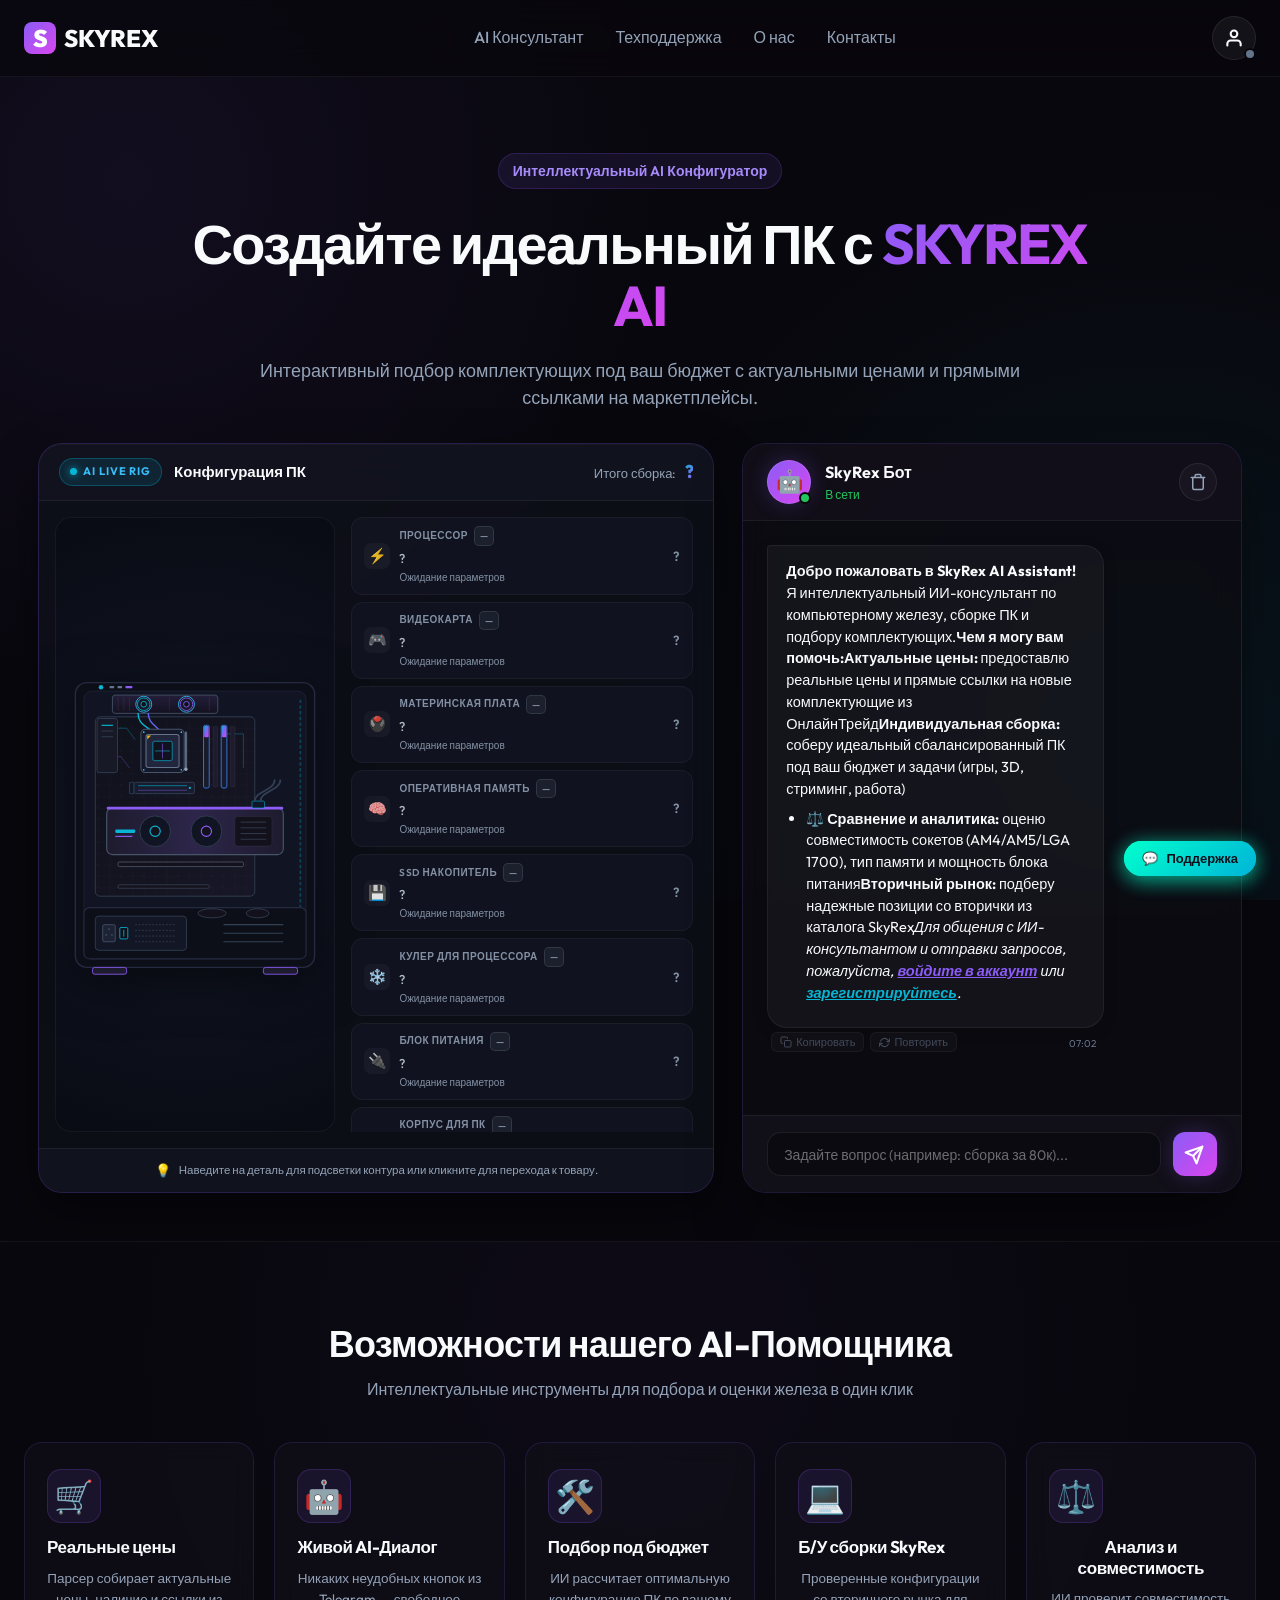
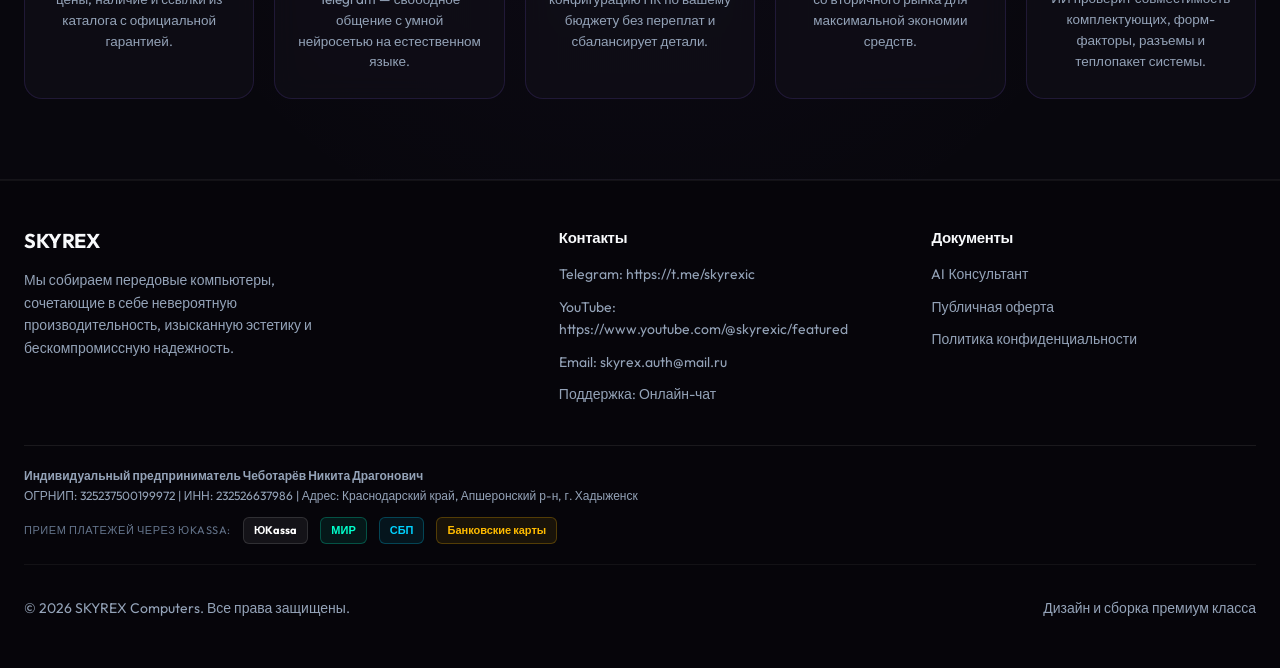
==== index.html @ e2f70e1f "Enable password-based login for users and email confirmation during registration" ====
<!DOCTYPE html>
<html lang="ru">

<head>
    <meta charset="UTF-8">
    <meta name="viewport" content="width=device-width, initial-scale=1.0">
    <title>Skyrex Computers | Премиальные игровые компьютеры и рабочие станции</title>
    <meta name="description"
        content="Skyrex Computers — ваш проводник в мир высокой производительности. Игровые ПК, профессиональные рабочие станции и гибкий онлайн-конструктор компьютеров с гарантией 2 года.">
    <link rel="stylesheet" href="style.css?v=20261127-06">
</head>

<body>

    <!-- Header Navigation -->
    <header id="main-header">
        <div class="container nav-container">
            <a href="#" class="logo" id="logo-link">
                <div class="logo-icon">S</div>
                <span>SKYREX</span>
            </a>
            <nav id="main-nav">
                <a href="#hero">AI Консультант</a>
                <a href="javascript:void(0)" onclick="if(window.SkyrexAuth) SkyrexAuth.openSupportModal();">Техподдержка</a>
                <a href="javascript:void(0)" id="nav-admin-link" style="display: none; color: #ff3366; font-weight: 700;" onclick="if(window.SkyrexAuth) SkyrexAuth.openAdminPanel();">🛠️ Панель админа</a>
                <a href="#about">О нас</a>
                <a href="#contacts">Контакты</a>
            </nav>
            <div class="nav-controls">
                <button type="button" class="btn-icon-auth" id="auth-toggle-btn" aria-label="Личный кабинет"
                    onclick="if(window.SkyrexAuth){ if(SkyrexAuth.currentUser) SkyrexAuth.openProfileModal(); else SkyrexAuth.openAuthModal(); }">
                    <svg xmlns="http://www.w3.org/2000/svg" width="20" height="20" viewBox="0 0 24 24" fill="none"
                        stroke="currentColor" stroke-width="2.5" stroke-linecap="round" stroke-linejoin="round">
                        <path d="M20 21v-2a4 4 0 0 0-4-4H8a4 4 0 0 0-4 4v2"></path>
                        <circle cx="12" cy="7" r="4"></circle>
                    </svg>
                    <span class="auth-status-dot" id="auth-status-dot"></span>
                </button>
            </div>
        </div>
    </header>

    <main>
        <!-- Hero Section -->
        <section class="hero" id="hero">
            <div class="container hero-container">
                <div class="hero-header-banner">
                    <span class="hero-tagline">Интеллектуальный AI Конфигуратор</span>
                    <h1>Создайте идеальный ПК с <span class="gradient-text">SKYREX AI</span></h1>
                    <p class="hero-subtitle">Интерактивный подбор комплектующих под ваш бюджет с актуальными ценами и
                        прямыми ссылками на маркетплейсы.</p>
                </div>

                <div class="hero-workspace-grid">
                    <!-- Left: Interactive PC Rig Visualizer -->
                    <div class="hero-rig-col" id="skyrex-pc-visualizer"></div>

                    <!-- Right: AI Chatbot Window -->
                    <div class="hero-chat-col">
                        <div class="chat-window">
                            <div class="chat-header">
                                <div class="chat-avatar">
                                    <div class="avatar-icon">🤖</div>
                                    <div class="online-indicator"></div>
                                </div>
                                <div class="chat-user-info">
                                    <span class="chat-bot-name">SkyRex Бот</span>
                                    <span class="chat-bot-status">В сети</span>
                                </div>
                                <button class="chat-clear-btn" id="chat-clear-btn" title="Очистить историю чата">
                                    <svg xmlns="http://www.w3.org/2000/svg" width="18" height="18" viewBox="0 0 24 24"
                                        fill="none" stroke="currentColor" stroke-width="2" stroke-linecap="round"
                                        stroke-linejoin="round">
                                        <polyline points="3 6 5 6 21 6"></polyline>
                                        <path
                                            d="M19 6v14a2 2 0 0 1-2 2H7a2 2 0 0 1-2-2V6m3 0V4a2 2 0 0 1 2-2h4a2 2 0 0 1 2 2v2">
                                        </path>
                                    </svg>
                                </button>
                            </div>

                            <div class="chat-body" id="chat-body">
                                <!-- Messages will be injected here dynamically -->
                            </div>

                            <!-- Typing Indicator -->
                            <div class="typing-indicator" id="typing-indicator">
                                <span></span>
                                <span></span>
                                <span></span>
                            </div>

                            <!-- Scroll to bottom floating button -->
                            <button class="chat-scroll-bottom-btn" id="chat-scroll-bottom-btn" title="Вниз к сообщениям"
                                aria-label="Вниз к сообщениям">
                                <svg xmlns="http://www.w3.org/2000/svg" width="18" height="18" viewBox="0 0 24 24"
                                    fill="none" stroke="currentColor" stroke-width="2.5" stroke-linecap="round"
                                    stroke-linejoin="round">
                                    <polyline points="6 9 12 15 18 9"></polyline>
                                </svg>
                                <span class="unread-dot" id="chat-unread-dot"></span>
                            </button>

                            <div class="chat-footer">
                                <!-- Dynamic Autocomplete Suggestions (appears while typing) -->
                                <div class="chat-autocomplete" id="chat-autocomplete" style="display: none;"
                                    role="listbox" aria-label="Подсказки"></div>
                                <div class="chat-input-row">
                                    <textarea id="chat-input" placeholder="Задайте вопрос (например: сборка за 80к)..."
                                        rows="1" autocomplete="off"></textarea>
                                    <button id="chat-send-btn" class="chat-send-btn" aria-label="Отправить">
                                        <svg xmlns="http://www.w3.org/2000/svg" width="20" height="20"
                                            viewBox="0 0 24 24" fill="none" stroke="currentColor" stroke-width="2.5"
                                            stroke-linecap="round" stroke-linejoin="round">
                                            <line x1="22" y1="2" x2="11" y2="13"></line>
                                            <polygon points="22 2 15 22 11 13 2 9 22 2"></polygon>
                                        </svg>
                                    </button>
                                </div>
                            </div>
                        </div>
                    </div>
                </div>
            </div>
        </section>

        <!-- Bot Features Section -->
        <section class="bot-features-section" id="bot-features">
            <div class="container">
                <div class="section-header center-align">
                    <div class="section-title text-center">
                        <h2>Возможности нашего AI-Помощника</h2>
                        <p>Интеллектуальные инструменты для подбора и оценки железа в один клик</p>
                    </div>
                </div>

                <div class="bot-features-grid">
                    <div class="bot-feature-card">
                        <div class="bot-feature-icon">🛒</div>
                        <h3>Реальные цены</h3>
                        <p>Парсер собирает актуальные цены, наличие и ссылки из каталога с официальной
                            гарантией.</p>
                    </div>
                    <div class="bot-feature-card">
                        <div class="bot-feature-icon">🤖</div>
                        <h3>Живой AI-Диалог</h3>
                        <p>Никаких неудобных кнопок из Telegram — свободное общение с умной нейросетью на естественном
                            языке.</p>
                    </div>
                    <div class="bot-feature-card">
                        <div class="bot-feature-icon">🛠️</div>
                        <h3>Подбор под бюджет</h3>
                        <p>ИИ рассчитает оптимальную конфигурацию ПК по вашему бюджету без переплат и сбалансирует
                            детали.</p>
                    </div>
                    <div class="bot-feature-card">
                        <div class="bot-feature-icon">💻</div>
                        <h3>Б/У сборки SkyRex</h3>
                        <p>Проверенные конфигурации со вторичного рынка для максимальной экономии средств.</p>
                    </div>
                    <div class="bot-feature-card">
                        <div class="bot-feature-icon">⚖️</div>
                        <h3>Анализ и совместимость</h3>
                        <p>ИИ проверит совместимость комплектующих, форм-факторы, разъемы и теплопакет системы.</p>
                    </div>
                </div>
            </div>
        </section>




    </main>

    <!-- Info Sections Footer -->
    <footer id="about">
        <div class="container">
            <div class="footer-grid">
                <div class="footer-brand">
                    <h3>SKYREX</h3>
                    <p>Мы собираем передовые компьютеры, сочетающие в себе невероятную производительность, изысканную
                        эстетику и бескомпромиссную надежность.</p>
                </div>
                <div class="footer-links" id="contacts">
                    <h4>Контакты</h4>
                    <ul>
                        <li>Telegram: <a href="https://t.me/skyrexic" target="_blank">https://t.me/skyrexic</a></li>
                        <li>YouTube: <a href="https://www.youtube.com/@skyrexic/featured"
                                target="_blank">https://www.youtube.com/@skyrexic/featured</a></li>
                        <li>Email: <a href="mailto:skyrex.auth@mail.ru">skyrex.auth@mail.ru</a></li>
                        <li>Поддержка: <a href="javascript:void(0)" onclick="if(window.SkyrexAuth) SkyrexAuth.openSupportModal();">Онлайн-чат</a></li>
                    </ul>
                </div>
                <div class="footer-links">
                    <h4>Документы</h4>
                    <ul>
                        <li><a href="#hero">AI Консультант</a></li>
                        <li><a href="javascript:void(0)"
                                onclick="if(window.SkyrexAuth) SkyrexAuth.openOfferModal();">Публичная оферта</a></li>
                        <li><a href="javascript:void(0)"
                                onclick="if(window.SkyrexAuth) SkyrexAuth.openOfferModal();">Политика
                                конфиденциальности</a></li>
                    </ul>
                </div>
            </div>

            <div class="footer-legal-bar"
                style="margin-top: 30px; padding-top: 20px; border-top: 1px solid rgba(255, 255, 255, 0.08); font-size: 12px; color: var(--text-secondary); line-height: 1.6;">
                <p><strong>Индивидуальный предприниматель Чеботарёв Никита Драгонович</strong></p>
                <p>ОГРНИП: 325237500199972 | ИНН: 232526637986 | Адрес: Краснодарский край, Апшеронский р-н, г.
                    Хадыженск</p>
                <div class="footer-payment-methods"
                    style="margin-top: 12px; display: flex; align-items: center; gap: 12px; flex-wrap: wrap;">
                    <span
                        style="font-size: 11px; color: var(--text-muted); text-transform: uppercase; letter-spacing: 0.05em;">Прием
                        платежей через ЮKassa:</span>
                    <span class="pay-badge"
                        style="background: rgba(255,255,255,0.06); border: 1px solid rgba(255,255,255,0.12); padding: 4px 10px; border-radius: 6px; font-weight: 700; color: #fff; font-size: 11px;">ЮKassa</span>
                    <span class="pay-badge"
                        style="background: rgba(0,255,204,0.08); border: 1px solid rgba(0,255,204,0.25); padding: 4px 10px; border-radius: 6px; font-weight: 700; color: #00ffcc; font-size: 11px;">МИР</span>
                    <span class="pay-badge"
                        style="background: rgba(0,210,255,0.08); border: 1px solid rgba(0,210,255,0.25); padding: 4px 10px; border-radius: 6px; font-weight: 700; color: #00d2ff; font-size: 11px;">СБП</span>
                    <span class="pay-badge"
                        style="background: rgba(255,187,0,0.08); border: 1px solid rgba(255,187,0,0.25); padding: 4px 10px; border-radius: 6px; font-weight: 700; color: #ffbb00; font-size: 11px;">Банковские
                        карты</span>
                </div>
            </div>

            <div class="footer-bottom" style="margin-top: 20px;">
                <p>&copy; 2026 SKYREX Computers. Все права защищены.</p>
                <p>Дизайн и сборка премиум класса</p>
            </div>
        </div>
    </footer>



    <!-- Auth Modal (Password Login, Registration with Email OTP, Password Reset) -->
    <div class="modal-overlay" id="auth-modal">
        <div class="modal auth-modal-content">
            <button class="modal-close-btn" id="auth-modal-close-btn" aria-label="Закрыть окно">&times;</button>

            <!-- STEP 1: Main Login by Password (Default for all users and admin) -->
            <div class="auth-email-step active" id="auth-step-login">
                <div class="auth-badge">Вход в аккаунт</div>
                <h3 class="modal-title" style="margin-bottom: 8px;">Авторизация</h3>
                <p class="auth-subtitle">Войдите в личный кабинет, используя логин или email и пароль.</p>
                <form id="auth-login-form">
                    <div class="form-group">
                        <label for="auth-login-username">Email или Никнейм</label>
                        <input type="text" id="auth-login-username" class="form-input" required placeholder="name@mail.ru или Никнейм" autocomplete="username" autofocus>
                    </div>
                    <div class="form-group">
                        <div style="display: flex; justify-content: space-between; align-items: center; margin-bottom: 6px;">
                            <label for="auth-login-password" style="margin: 0;">Пароль</label>
                            <a href="javascript:void(0)" onclick="SkyrexAuth.goToStep('reset-request')" style="font-size: 11px; color: #00ffcc; text-decoration: underline;">Забыли пароль?</a>
                        </div>
                        <input type="password" id="auth-login-password" class="form-input" required placeholder="••••••••" autocomplete="current-password">
                    </div>
                    <div class="auth-error" id="auth-login-error"></div>
                    <button type="submit" class="btn btn-primary" id="auth-login-submit-btn" style="width: 100%; margin-top: 15px;">
                        <span>Войти</span>
                    </button>
                    <div style="text-align: center; margin-top: 16px; font-size: 13px; color: var(--text-muted);">
                        Нет аккаунта? <a href="javascript:void(0)" onclick="SkyrexAuth.goToStep('register')" style="color: #00ffcc; font-weight: 700; text-decoration: underline;">Зарегистрироваться</a>
                    </div>
                </form>
            </div>

            <!-- STEP 2: Registration Form -->
            <div class="auth-email-step" id="auth-step-register" style="display: none;">
                <button type="button" class="auth-back-btn" onclick="SkyrexAuth.goToStep('login')" title="Вернуться ко входу">
                    <svg width="14" height="14" viewBox="0 0 24 24" fill="none" stroke="currentColor" stroke-width="2.5" stroke-linecap="round" stroke-linejoin="round">
                        <polyline points="15 18 9 12 15 6"></polyline>
                    </svg>
                    <span>Вход</span>
                </button>
                <div class="auth-badge">Новый пользователь</div>
                <h3 class="modal-title" style="margin-bottom: 8px;">Регистрация</h3>
                <p class="auth-subtitle">Придумайте пароль и подтвердите адрес электронной почты.</p>
                <form id="auth-reg-form">
                    <div class="form-group">
                        <label for="auth-reg-email">Электронная почта</label>
                        <input type="email" id="auth-reg-email" class="form-input" required placeholder="name@mail.ru" autocomplete="email">
                    </div>
                    <div class="form-group">
                        <label for="auth-reg-nickname">Никнейм (отображаемое имя)</label>
                        <input type="text" id="auth-reg-nickname" class="form-input" placeholder="Например: SkyGamer" maxlength="24" autocomplete="nickname">
                    </div>
                    <div class="form-group">
                        <label for="auth-reg-password">Пароль</label>
                        <input type="password" id="auth-reg-password" class="form-input" required placeholder="Минимум 6 символов" minlength="6" autocomplete="new-password">
                    </div>
                    <div class="auth-error" id="auth-reg-error"></div>
                    <button type="submit" class="btn btn-primary" id="auth-reg-submit-btn" style="width: 100%; margin-top: 15px;">
                        <span>Получить код подтверждения</span>
                    </button>
                    <div style="text-align: center; margin-top: 16px; font-size: 13px; color: var(--text-muted);">
                        Уже есть аккаунт? <a href="javascript:void(0)" onclick="SkyrexAuth.goToStep('login')" style="color: #00ffcc; font-weight: 700; text-decoration: underline;">Войти</a>
                    </div>
                </form>
            </div>

            <!-- STEP 3: Verify Registration OTP Code -->
            <div class="auth-email-step" id="auth-step-confirm" style="display: none;">
                <button type="button" class="auth-back-btn" onclick="SkyrexAuth.goToStep('register')" title="Изменить данные">
                    <svg width="14" height="14" viewBox="0 0 24 24" fill="none" stroke="currentColor" stroke-width="2.5" stroke-linecap="round" stroke-linejoin="round">
                        <polyline points="15 18 9 12 15 6"></polyline>
                    </svg>
                    <span>Назад к данным</span>
                </button>
                <div class="auth-badge">Подтверждение почты</div>
                <h3 class="modal-title" style="margin-bottom: 8px;">Код из письма</h3>
                <p class="auth-subtitle">Мы отправили 6-значный код подтверждения на <strong id="auth-confirm-email-display" class="auth-highlight-email"></strong></p>
                <form id="auth-confirm-form">
                    <div class="form-group" style="text-align: center;">
                        <input type="text" id="auth-confirm-code-input" class="form-input auth-otp-input" required maxlength="6" inputmode="numeric" placeholder="••••••" autocomplete="one-time-code">
                    </div>
                    <div class="auth-error" id="auth-confirm-error"></div>
                    <button type="submit" class="btn btn-primary" id="auth-confirm-submit-btn" style="width: 100%; margin-top: 15px;">
                        <span>Подтвердить и войти</span>
                    </button>
                    <div class="auth-resend-box">
                        <button type="button" id="auth-confirm-resend-btn" class="auth-resend-btn" disabled>
                            Отправить повторно через <span id="auth-confirm-countdown">60</span>с
                        </button>
                    </div>
                </form>
            </div>

            <!-- STEP 4: Password Reset Request -->
            <div class="auth-email-step" id="auth-step-reset-request" style="display: none;">
                <button type="button" class="auth-back-btn" onclick="SkyrexAuth.goToStep('login')" title="Вернуться ко входу">
                    <svg width="14" height="14" viewBox="0 0 24 24" fill="none" stroke="currentColor" stroke-width="2.5" stroke-linecap="round" stroke-linejoin="round">
                        <polyline points="15 18 9 12 15 6"></polyline>
                    </svg>
                    <span>Вход</span>
                </button>
                <div class="auth-badge">Сброс пароля</div>
                <h3 class="modal-title" style="margin-bottom: 8px;">Восстановление доступа</h3>
                <p class="auth-subtitle">Введите email вашего аккаунта, мы пришлем код для установки нового пароля.</p>
                <form id="auth-reset-req-form">
                    <div class="form-group">
                        <label for="auth-reset-req-email">Электронная почта</label>
                        <input type="email" id="auth-reset-req-email" class="form-input" required placeholder="name@mail.ru" autocomplete="email">
                    </div>
                    <div class="auth-error" id="auth-reset-req-error"></div>
                    <button type="submit" class="btn btn-primary" id="auth-reset-req-submit-btn" style="width: 100%; margin-top: 15px;">
                        <span>Получить код сброса</span>
                    </button>
                </form>
            </div>

            <!-- STEP 5: Password Reset Confirm -->
            <div class="auth-email-step" id="auth-step-reset-confirm" style="display: none;">
                <button type="button" class="auth-back-btn" onclick="SkyrexAuth.goToStep('reset-request')" title="Назад">
                    <svg width="14" height="14" viewBox="0 0 24 24" fill="none" stroke="currentColor" stroke-width="2.5" stroke-linecap="round" stroke-linejoin="round">
                        <polyline points="15 18 9 12 15 6"></polyline>
                    </svg>
                    <span>Изменить email</span>
                </button>
                <div class="auth-badge">Новый пароль</div>
                <h3 class="modal-title" style="margin-bottom: 8px;">Установка пароля</h3>
                <p class="auth-subtitle">Код отправлен на <strong id="auth-reset-email-display" class="auth-highlight-email"></strong></p>
                <form id="auth-reset-confirm-form">
                    <div class="form-group" style="text-align: center;">
                        <label for="auth-reset-code-input" style="text-align: left; display: block; font-size: 12px; margin-bottom: 4px;">Код из письма</label>
                        <input type="text" id="auth-reset-code-input" class="form-input auth-otp-input" required maxlength="6" inputmode="numeric" placeholder="••••••" autocomplete="one-time-code">
                    </div>
                    <div class="form-group">
                        <label for="auth-reset-new-password">Новый пароль</label>
                        <input type="password" id="auth-reset-new-password" class="form-input" required placeholder="Минимум 6 символов" minlength="6" autocomplete="new-password">
                    </div>
                    <div class="auth-error" id="auth-reset-confirm-error"></div>
                    <button type="submit" class="btn btn-primary" id="auth-reset-confirm-submit-btn" style="width: 100%; margin-top: 15px;">
                        <span>Сохранить пароль и войти</span>
                    </button>
                </form>
            </div>
        </div>
    </div>

    <!-- Profile Modal -->
    <div class="modal-overlay" id="profile-modal">
        <div class="modal profile-modal-content">
            <button class="modal-close-btn" id="profile-modal-close-btn" aria-label="Закрыть окно">&times;</button>
            <h3 class="modal-title">Личный кабинет</h3>

            <div class="profile-user-info">
                <div class="profile-avatar" id="profile-avatar-display">👤</div>
                <div class="profile-details" style="flex: 1; min-width: 0;">
                    <div class="profile-nickname-row" style="display: flex; align-items: center; gap: 8px;">
                        <span class="profile-nickname" id="profile-nickname-display"
                            style="font-size: 18px; font-weight: 700; color: #fff; overflow: hidden; text-overflow: ellipsis; white-space: nowrap;">Пользователь</span>
                        <button type="button" class="profile-edit-btn" id="profile-edit-nick-btn"
                            title="Изменить никнейм" aria-label="Изменить никнейм">✏️</button>
                    </div>
                    <span class="profile-email" id="profile-email-display"
                        style="font-size: 13px; color: var(--text-secondary); overflow: hidden; text-overflow: ellipsis; white-space: nowrap; display: block;">user@mail.ru</span>
                    <span class="profile-role" id="profile-role-display"
                        style="font-size: 11px; color: var(--text-muted); text-transform: uppercase; margin-top: 2px; display: block;">Пользователь</span>
                </div>
            </div>

            <!-- Inline Nickname Edit Form -->
            <form id="profile-nick-form"
                style="display: none; margin-bottom: 20px; background: rgba(255, 255, 255, 0.03); border: 1px solid rgba(0, 255, 204, 0.2); border-radius: 14px; padding: 14px;">
                <label for="profile-nick-input"
                    style="font-size: 11px; color: #00ffcc; text-transform: uppercase; font-weight: 700; letter-spacing: 0.05em; display: block; margin-bottom: 8px;">Изменить
                    никнейм</label>
                <div style="display: flex; gap: 8px;">
                    <input type="text" id="profile-nick-input" class="form-input"
                        style="padding: 10px 14px; font-size: 14px; flex: 1;" maxlength="24"
                        placeholder="Введите никнейм" required>
                    <button type="submit" class="btn btn-primary" id="profile-save-nick-btn"
                        style="padding: 8px 16px; font-size: 13px; white-space: nowrap;">
                        <span>Сохранить</span>
                    </button>
                    <button type="button" class="btn btn-secondary" id="profile-cancel-nick-btn"
                        style="padding: 8px 12px; font-size: 13px;" title="Отмена">✕</button>
                </div>
                <div class="auth-error" id="profile-nick-error" style="margin-top: 6px; font-size: 12px;"></div>
            </form>

            <div class="profile-status-box" id="profile-sub-box"
                style="margin-bottom: 20px; padding: 16px; background: rgba(0, 255, 204, 0.05); border: 1px solid rgba(0, 255, 204, 0.2); border-radius: 12px; font-size: 13px;">
                <div style="display: flex; justify-content: space-between; align-items: center; margin-bottom: 6px;">
                    <span style="color: var(--text-secondary);">Статус подписки:</span>
                    <span id="profile-sub-status" style="font-weight: 700; color: #00ffcc;">Базовый доступ</span>
                </div>
                <div id="profile-sub-expiry"
                    style="font-size: 12px; color: var(--text-muted); display: none; margin-bottom: 12px;"></div>
                <button type="button" class="btn btn-primary" id="profile-pay-btn"
                    style="width: 100%; padding: 10px 16px; font-size: 13px; font-weight: 700;"
                    onclick="if(window.SkyrexAuth) SkyrexAuth.startPayment();">
                    <span>⚡ Оформить подписку (490 ₽ / 30 дней)</span>
                </button>
            </div>

            <div class="profile-actions">
                <button type="button" class="btn btn-primary" id="profile-admin-btn"
                    style="display: none; width: 100%; margin-bottom: 12px; background: linear-gradient(135deg, #ff3366, #ff6b35); border-color: #ff3366;"
                    onclick="if(window.SkyrexAuth) { SkyrexAuth.closeProfileModal(); SkyrexAuth.openAdminPanel(); }">
                    <span>🛠️ Панель администратора</span>
                </button>
                <button class="btn btn-secondary" id="profile-logout-btn" style="width: 100%;">Выйти из
                    аккаунта</button>
            </div>
        </div>
    </div>

    <!-- Paywall Modal (Subscription Required) -->
    <div class="modal-overlay" id="paywall-modal">
        <div class="modal paywall-modal-content" style="max-width: 480px;">
            <button class="modal-close-btn" id="paywall-modal-close-btn" aria-label="Закрыть окно"
                onclick="if(window.SkyrexAuth) SkyrexAuth.closePaywallModal();">&times;</button>
            <div class="paywall-badge"
                style="display: inline-block; padding: 4px 12px; border-radius: 20px; background: rgba(0, 255, 204, 0.15); border: 1px solid #00ffcc; color: #00ffcc; font-size: 11px; font-weight: 700; text-transform: uppercase; margin-bottom: 12px; letter-spacing: 0.05em;">
                Премиум доступ</div>
            <h3 class="modal-title" style="margin-bottom: 8px; font-size: 22px;">Доступ к ИИ-эксперту Skyrex</h3>
            <p class="auth-subtitle" style="margin-bottom: 20px;">Для подбора индивидуальных сборок и общения с
                консультантом оформите подписку.</p>

            <div class="paywall-features"
                style="background: rgba(255, 255, 255, 0.03); border: 1px solid rgba(255, 255, 255, 0.08); border-radius: 14px; padding: 16px; margin-bottom: 20px;">
                <div style="display: flex; gap: 12px; margin-bottom: 12px; align-items: flex-start;">
                    <span style="font-size: 18px; line-height: 1;">⚡</span>
                    <div style="font-size: 13px; color: var(--text-secondary);"><strong
                            style="color: #fff;">Неограниченный ИИ-подбор:</strong> расчет сбалансированных сборок под
                        любой бюджет и задачи.</div>
                </div>
                <div style="display: flex; gap: 12px; margin-bottom: 12px; align-items: flex-start;">
                    <span style="font-size: 18px; line-height: 1;">🔍</span>
                    <div style="font-size: 13px; color: var(--text-secondary);"><strong style="color: #fff;">Прямые
                            ссылки на магазины:</strong> актуальные цены с Wildberries, ОнлайнТрейд, DNS и Авито.</div>
                </div>
                <div style="display: flex; gap: 12px; margin-bottom: 12px; align-items: flex-start;">
                    <span style="font-size: 18px; line-height: 1;">🛡️</span>
                    <div style="font-size: 13px; color: var(--text-secondary);"><strong
                            style="color: #fff;">Интерактивный чертеж ПК:</strong> подсветка компонентов, проверка
                        сокетов, TDP и габаритов корпуса.</div>
                </div>
                <div style="display: flex; gap: 12px; align-items: flex-start;">
                    <span style="font-size: 18px; line-height: 1;">🚀</span>
                    <div style="font-size: 13px; color: var(--text-secondary);"><strong
                            style="color: #fff;">Приоритетная скорость:</strong> быстрый стриминг ответов на базе
                        флагманских нейросетей.</div>
                </div>
            </div>

            <div class="paywall-pricing-box"
                style="display: flex; justify-content: space-between; align-items: center; background: linear-gradient(135deg, rgba(0, 255, 204, 0.12), rgba(0, 210, 255, 0.05)); border: 1px solid rgba(0, 255, 204, 0.3); border-radius: 14px; padding: 16px 20px; margin-bottom: 20px;">
                <div>
                    <div
                        style="font-size: 12px; color: var(--text-secondary); text-transform: uppercase; font-weight: 600;">
                        Период доступа</div>
                    <div style="font-size: 16px; font-weight: 700; color: #fff;">30 дней подписки</div>
                </div>
                <div style="text-align: right;">
                    <div style="font-size: 26px; font-weight: 800; color: #00ffcc; line-height: 1;">490 ₽</div>
                    <div style="font-size: 11px; color: var(--text-muted);">разовый платеж</div>
                </div>
            </div>

            <button type="button" class="btn btn-primary" id="paywall-checkout-btn"
                style="width: 100%; padding: 14px; font-size: 15px; font-weight: 700; margin-bottom: 12px;"
                onclick="if(window.SkyrexAuth) SkyrexAuth.startPayment();">
                <span>Оплатить 490 ₽ через ЮKassa</span>
            </button>
            <div style="text-align: center; font-size: 11px; color: var(--text-muted); line-height: 1.4;">
                Нажимая кнопку, вы принимаете условия <a href="javascript:void(0)"
                    onclick="if(window.SkyrexAuth) SkyrexAuth.openOfferModal();"
                    style="color: #00ffcc; text-decoration: underline;">Публичной оферты</a>. Безопасная оплата через
                шлюз ЮKassa (СБП, банковские карты МИР, Visa, Mastercard).
            </div>
        </div>
    </div>

    <!-- Public Offer & Privacy Modal -->
    <div class="modal-overlay" id="offer-modal">
        <div class="modal offer-modal-content"
            style="max-width: 680px; max-height: 85vh; display: flex; flex-direction: column;">
            <button class="modal-close-btn" id="offer-modal-close-btn" aria-label="Закрыть окно"
                onclick="if(window.SkyrexAuth) SkyrexAuth.closeOfferModal();">&times;</button>
            <h3 class="modal-title" style="margin-bottom: 16px; flex-shrink: 0;">Публичная оферта и условия сервиса</h3>
            <div class="offer-scroll-body"
                style="overflow-y: auto; padding-right: 10px; font-size: 13px; color: var(--text-secondary); line-height: 1.6; flex: 1;">
                <h4 style="color: #fff; margin-bottom: 6px;">1. Общие положения</h4>
                <p style="margin-bottom: 12px;">Настоящий документ является официальным предложением (публичной офертой
                    в соответствии со ст. 437 Гражданского кодекса РФ) Индивидуального предпринимателя Чеботарёва Никиты
                    Драгоновича (ОГРНИП 325237500199972, ИНН 232526637986), далее именуемого «Исполнитель», адресованным
                    любому физическому или юридическому лицу («Заказчик»), заключить договор на оказание услуг платного
                    доступа к веб-сервису Skyrex Computers (skyrex.pro).</p>

                <h4 style="color: #fff; margin-bottom: 6px;">2. Предмет оферты</h4>
                <p style="margin-bottom: 12px;">Исполнитель предоставляет Заказчику возмездный доступ к программному
                    комплексу и ИИ-консультанту подбора компьютерных конфигураций на сайте skyrex.pro на условиях
                    подписки сроком на 30 (тридцать) календарных дней.</p>

                <h4 style="color: #fff; margin-bottom: 6px;">3. Стоимость услуг и порядок оплаты</h4>
                <p style="margin-bottom: 12px;">Стоимость доступа составляет 490 (четыреста девяносто) рублей за период
                    30 календарных дней. Оплата производится Заказчиком в безналичном порядке через уполномоченного
                    оператора платежей (сервис «ЮKassa»). Услуга считается оказанной в полном объеме с момента
                    предоставления доступа к функционалу ИИ-консультанта в личном кабинете Заказчика.</p>

                <h4 style="color: #fff; margin-bottom: 6px;">4. Обработка персональных данных</h4>
                <p style="margin-bottom: 12px;">В соответствии с Федеральным законом № 152-ФЗ «О персональных данных»,
                    Заказчик дает согласие Исполнителю на обработку предоставленных персональных данных (адрес
                    электронной почты, никнейм, данные платежных транзакций) исключительно в целях исполнения настоящего
                    договора и направления электронных кассовых чеков (в соответствии с 54-ФЗ).</p>

                <h4 style="color: #fff; margin-bottom: 6px;">5. Реквизиты Исполнителя</h4>
                <p
                    style="background: rgba(255,255,255,0.03); border: 1px solid rgba(255,255,255,0.08); padding: 12px; border-radius: 10px;">
                    <strong>ИП Чеботарёв Никита Драгонович</strong><br>
                    ОГРНИП: 325237500199972<br>
                    ИНН: 232526637986<br>
                    Адрес: Краснодарский край, Апшеронский район, г. Хадыженск<br>
                    Электронная почта: skyrex.auth@mail.ru
                </p>
            </div>
        </div>
    </div>

    <!-- Floating Support Button -->
    <button id="support-floating-btn" class="support-floating-btn"
        onclick="if(window.SkyrexAuth) SkyrexAuth.openSupportModal();" aria-label="Техподдержка">
        <span class="support-btn-icon">💬</span>
        <span class="support-btn-text">Поддержка</span>
        <span class="support-badge" id="support-unread-badge" style="display: none;">0</span>
    </button>

    <!-- Support & Helpdesk Modal -->
    <div class="modal-overlay" id="support-modal">
        <div class="modal support-modal-content"
            style="max-width: 680px; height: 580px; max-height: 85vh; display: flex; flex-direction: column; padding: 24px;">
            <button class="modal-close-btn" id="support-modal-close-btn" aria-label="Закрыть окно"
                onclick="if(window.SkyrexAuth) SkyrexAuth.closeSupportModal();">&times;</button>

            <!-- Modal Header -->
            <div class="support-modal-header"
                style="display: flex; justify-content: space-between; align-items: center; border-bottom: 1px solid rgba(255, 255, 255, 0.08); padding-bottom: 14px; margin-bottom: 14px; flex-shrink: 0;">
                <div>
                    <div style="display: flex; align-items: center; gap: 8px;">
                        <h3 class="modal-title" style="margin: 0; font-size: 20px;">Служба поддержки Skyrex</h3>
                        <span
                            style="font-size: 11px; background: rgba(0, 255, 204, 0.15); color: #00ffcc; border: 1px solid rgba(0, 255, 204, 0.3); padding: 2px 8px; border-radius: 12px; font-weight: 600;">Онлайн
                            🟢</span>
                    </div>
                    <p style="margin: 4px 0 0 0; font-size: 12px; color: var(--text-muted);" id="support-header-sub">
                        Задайте вопрос по сборке, оплате или гарантии — администратор ответит вам здесь.</p>
                </div>
            </div>

            <!-- Client Mode View (Single dialogue between client and support) -->
            <div id="support-client-view" style="display: flex; flex-direction: column; flex: 1; min-height: 0;">
                <!-- If client not logged in, ask for contact email -->
                <div id="support-guest-email-box" style="margin-bottom: 10px; display: none;">
                    <input type="email" id="support-guest-email" class="form-input"
                        style="padding: 8px 12px; font-size: 13px;"
                        placeholder="Ваш email для связи (куда придет ответ)" required>
                </div>

                <!-- Messages container -->
                <div id="support-messages-container" class="support-messages-list"
                    style="flex: 1; overflow-y: auto; padding-right: 6px; display: flex; flex-direction: column; gap: 10px;">
                    <div style="text-align: center; color: var(--text-muted); font-size: 12px; margin: auto;">Загрузка
                        сообщений...</div>
                </div>

                <!-- Input & Send -->
                <form id="support-send-form" style="display: flex; gap: 8px; margin-top: 14px; flex-shrink: 0;">
                    <input type="text" id="support-input" class="form-input"
                        style="flex: 1; padding: 10px 14px; font-size: 13px;" placeholder="Напишите ваш вопрос..."
                        autocomplete="off" required>
                    <button type="submit" class="btn btn-primary" id="support-send-btn"
                        style="padding: 10px 20px; font-size: 13px; white-space: nowrap;">
                        <span>Отправить</span>
                    </button>
                </form>
            </div>

            <!-- Admin Mode View (Two-panel: Dialogues list on left, active chat on right) -->
            <div id="support-admin-view" style="display: none; flex: 1; min-height: 0; gap: 14px;">
                <!-- Left panel: Dialogues list -->
                <div class="support-admin-sidebar"
                    style="width: 220px; border-right: 1px solid rgba(255, 255, 255, 0.08); padding-right: 12px; display: flex; flex-direction: column; min-height: 0;">
                    <div
                        style="font-size: 11px; text-transform: uppercase; color: var(--text-muted); font-weight: 700; margin-bottom: 8px;">
                        Диалоги с клиентами</div>
                    <div id="support-admin-dialogs-list"
                        style="flex: 1; overflow-y: auto; display: flex; flex-direction: column; gap: 6px;">
                        <!-- Injected via JS -->
                    </div>
                </div>

                <!-- Right panel: Active chat with selected user -->
                <div class="support-admin-chat" style="flex: 1; display: flex; flex-direction: column; min-height: 0;">
                    <div id="support-admin-target-bar"
                        style="font-size: 12px; color: #00ffcc; font-weight: 700; margin-bottom: 8px; display: flex; justify-content: space-between;">
                        <span>Диалог: <span id="support-admin-target-email">Выберите клиента</span></span>
                    </div>
                    <div id="support-admin-messages-container" class="support-messages-list"
                        style="flex: 1; overflow-y: auto; padding-right: 6px; display: flex; flex-direction: column; gap: 10px;">
                        <div style="text-align: center; color: var(--text-muted); font-size: 12px; margin: auto;">
                            Выберите диалог слева для ответа клиенту</div>
                    </div>
                    <form id="support-admin-send-form"
                        style="display: flex; gap: 8px; margin-top: 14px; flex-shrink: 0;">
                        <input type="text" id="support-admin-input" class="form-input"
                            style="flex: 1; padding: 10px 14px; font-size: 13px;"
                            placeholder="Ответить клиенту (ответ также придет ему на почту)..." autocomplete="off"
                            required disabled>
                        <button type="submit" class="btn btn-primary" id="support-admin-send-btn"
                            style="padding: 10px 20px; font-size: 13px; white-space: nowrap;" disabled>
                            <span>Ответить</span>
                        </button>
                    </form>
                </div>
            </div>

        </div>
    </div>

    <!-- Floating Support Button -->
    <button id="support-floating-btn" class="support-floating-btn" onclick="if(window.SkyrexAuth) SkyrexAuth.openSupportModal();" aria-label="Техподдержка">
        <span class="support-btn-icon">💬</span>
        <span class="support-btn-text">Поддержка</span>
        <span class="support-badge" id="support-unread-badge" style="display: none;">0</span>
    </button>

    <!-- Support & Helpdesk Modal -->
    <div class="modal-overlay" id="support-modal">
        <div class="modal support-modal-content" style="max-width: 680px; height: 580px; max-height: 85vh; display: flex; flex-direction: column; padding: 24px;">
            <button class="modal-close-btn" id="support-modal-close-btn" aria-label="Закрыть окно" onclick="if(window.SkyrexAuth) SkyrexAuth.closeSupportModal();">&times;</button>
            
            <!-- Modal Header -->
            <div class="support-modal-header" style="display: flex; justify-content: space-between; align-items: center; border-bottom: 1px solid rgba(255, 255, 255, 0.08); padding-bottom: 14px; margin-bottom: 14px; flex-shrink: 0;">
                <div>
                    <div style="display: flex; align-items: center; gap: 8px;">
                        <h3 class="modal-title" style="margin: 0; font-size: 20px;">Служба поддержки Skyrex</h3>
                        <span style="font-size: 11px; background: rgba(0, 255, 204, 0.15); color: #00ffcc; border: 1px solid rgba(0, 255, 204, 0.3); padding: 2px 8px; border-radius: 12px; font-weight: 600;">Онлайн 🟢</span>
                    </div>
                    <p style="margin: 4px 0 0 0; font-size: 12px; color: var(--text-muted);" id="support-header-sub">Задайте вопрос по сборке, оплате или гарантии — администратор ответит вам здесь.</p>
                </div>
            </div>

            <!-- Client Mode View (Single dialogue between client and support) -->
            <div id="support-client-view" style="display: flex; flex-direction: column; flex: 1; min-height: 0;">
                <!-- If client not logged in, ask for contact email -->
                <div id="support-guest-email-box" style="margin-bottom: 10px; display: none;">
                    <input type="email" id="support-guest-email" class="form-input" style="padding: 8px 12px; font-size: 13px;" placeholder="Ваш email для связи (куда придет ответ)" required>
                </div>

                <!-- Messages container -->
                <div id="support-messages-container" class="support-messages-list" style="flex: 1; overflow-y: auto; padding-right: 6px; display: flex; flex-direction: column; gap: 10px;">
                    <div style="text-align: center; color: var(--text-muted); font-size: 12px; margin: auto;">Загрузка сообщений...</div>
                </div>

                <!-- Input & Send -->
                <form id="support-send-form" style="display: flex; gap: 8px; margin-top: 14px; flex-shrink: 0;">
                    <input type="text" id="support-input" class="form-input" style="flex: 1; padding: 10px 14px; font-size: 13px;" placeholder="Напишите ваш вопрос..." autocomplete="off" required>
                    <button type="submit" class="btn btn-primary" id="support-send-btn" style="padding: 10px 20px; font-size: 13px; white-space: nowrap;">
                        <span>Отправить</span>
                    </button>
                </form>
            </div>

            <!-- Admin Mode View (Two-panel: Dialogues list on left, active chat on right) -->
            <div id="support-admin-view" style="display: none; flex: 1; min-height: 0; gap: 14px;">
                <!-- Left panel: Dialogues list -->
                <div class="support-admin-sidebar" style="width: 220px; border-right: 1px solid rgba(255, 255, 255, 0.08); padding-right: 12px; display: flex; flex-direction: column; min-height: 0;">
                    <div style="font-size: 11px; text-transform: uppercase; color: var(--text-muted); font-weight: 700; margin-bottom: 8px;">Диалоги с клиентами</div>
                    <div id="support-admin-dialogs-list" style="flex: 1; overflow-y: auto; display: flex; flex-direction: column; gap: 6px;">
                        <!-- Injected via JS -->
                    </div>
                </div>

                <!-- Right panel: Active chat with selected user -->
                <div class="support-admin-chat" style="flex: 1; display: flex; flex-direction: column; min-height: 0;">
                    <div id="support-admin-target-bar" style="font-size: 12px; color: #00ffcc; font-weight: 700; margin-bottom: 8px; display: flex; justify-content: space-between;">
                        <span>Диалог: <span id="support-admin-target-email">Выберите клиента</span></span>
                    </div>
                    <div id="support-admin-messages-container" class="support-messages-list" style="flex: 1; overflow-y: auto; padding-right: 6px; display: flex; flex-direction: column; gap: 10px;">
                        <div style="text-align: center; color: var(--text-muted); font-size: 12px; margin: auto;">Выберите диалог слева для ответа клиенту</div>
                    </div>
                    <form id="support-admin-send-form" style="display: flex; gap: 8px; margin-top: 14px; flex-shrink: 0;">
                        <input type="text" id="support-admin-input" class="form-input" style="flex: 1; padding: 10px 14px; font-size: 13px;" placeholder="Ответить клиенту (ответ также придет ему на почту)..." autocomplete="off" required disabled>
                        <button type="submit" class="btn btn-primary" id="support-admin-send-btn" style="padding: 10px 20px; font-size: 13px; white-space: nowrap;" disabled>
                            <span>Ответить</span>
                        </button>
                    </form>
                </div>
            </div>

        </div>
    </div>

    <!-- Complete Web Admin Panel Modal (100% On-Site Administration) -->
    <div class="modal-overlay" id="admin-panel-modal">
        <div class="modal admin-panel-modal-content" style="max-width: 960px; width: 95%; height: 750px; max-height: 90vh; display: flex; flex-direction: column; padding: 24px;">
            <button class="modal-close-btn" id="admin-panel-close-btn" aria-label="Закрыть панель" onclick="if(window.SkyrexAuth) SkyrexAuth.closeAdminPanel();">&times;</button>
            
            <!-- Admin Header -->
            <div style="display: flex; justify-content: space-between; align-items: center; border-bottom: 1px solid rgba(255, 255, 255, 0.08); padding-bottom: 12px; margin-bottom: 14px; flex-shrink: 0;">
                <div style="display: flex; align-items: center; gap: 10px;">
                    <div style="width: 32px; height: 32px; border-radius: 8px; background: rgba(255, 51, 102, 0.15); border: 1px solid #ff3366; display: flex; align-items: center; justify-content: center; font-size: 16px;">👑</div>
                    <div>
                        <h3 class="modal-title" style="margin: 0; font-size: 20px;">Панель администратора Skyrex</h3>
                        <p style="margin: 2px 0 0 0; font-size: 11px; color: var(--text-muted);">Управление правилами ИИ, поддержкой клиентов, деталями и подписками</p>
                    </div>
                </div>
            </div>

            <!-- Admin Tabs Navigation -->
            <div class="admin-tabs-nav" style="display: flex; gap: 6px; border-bottom: 1px solid rgba(255, 255, 255, 0.08); padding-bottom: 10px; margin-bottom: 16px; flex-shrink: 0; overflow-x: auto;">
                <button type="button" class="admin-tab-btn active" data-tab="support" onclick="SkyrexAuth.switchAdminTab('support')">💬 Техподдержка</button>
                <button type="button" class="admin-tab-btn" data-tab="rules" onclick="SkyrexAuth.switchAdminTab('rules')">📜 Правила ИИ</button>
                <button type="button" class="admin-tab-btn" data-tab="components" onclick="SkyrexAuth.switchAdminTab('components')">⚙️ Экспертные детали</button>
                <button type="button" class="admin-tab-btn" data-tab="payments" onclick="SkyrexAuth.switchAdminTab('payments')">💳 Оплаты и пользователи</button>
                <button type="button" class="admin-tab-btn" data-tab="stats" onclick="SkyrexAuth.switchAdminTab('stats')">📊 Статистика</button>
            </div>

            <!-- TAB 1: Support Helpdesk -->
            <div class="admin-tab-pane active" id="admin-tab-support" style="flex: 1; min-height: 0; display: flex; gap: 16px;">
                <div style="width: 260px; border-right: 1px solid rgba(255, 255, 255, 0.08); padding-right: 12px; display: flex; flex-direction: column; min-height: 0;">
                    <div style="display: flex; justify-content: space-between; align-items: center; margin-bottom: 10px;">
                        <span style="font-size: 11px; text-transform: uppercase; color: var(--text-muted); font-weight: 700;">Обращения</span>
                        <button type="button" class="btn btn-secondary" style="padding: 2px 8px; font-size: 11px;" onclick="SkyrexAuth.loadAdminSupportDialogs()">🔄</button>
                    </div>
                    <div id="admin-panel-dialogs-list" style="flex: 1; overflow-y: auto; display: flex; flex-direction: column; gap: 6px;"></div>
                </div>

                <div style="flex: 1; display: flex; flex-direction: column; min-height: 0;">
                    <div style="font-size: 12px; color: #00ffcc; font-weight: 700; margin-bottom: 8px; display: flex; justify-content: space-between; align-items: center;">
                        <span>Клиент: <span id="admin-panel-target-email">Выберите обращение слева</span></span>
                        <button type="button" id="admin-panel-delete-dialog-btn" class="btn btn-secondary" style="padding: 2px 8px; font-size: 11px; color: #ff3366; display: none;" onclick="SkyrexAuth.deleteSelectedDialog()">🗑️ Удалить диалог</button>
                    </div>
                    <div id="admin-panel-messages-container" class="support-messages-list" style="flex: 1; overflow-y: auto; padding-right: 6px; display: flex; flex-direction: column; gap: 10px;">
                        <div style="text-align: center; color: var(--text-muted); font-size: 13px; margin: auto;">Выберите диалог слева для просмотра и ответа</div>
                    </div>
                    <form id="admin-panel-reply-form" style="display: flex; gap: 8px; margin-top: 14px; flex-shrink: 0;">
                        <input type="text" id="admin-panel-reply-input" class="form-input" style="flex: 1; padding: 10px 14px; font-size: 13px;" placeholder="Введите ответ клиенту (продублируется на email)..." autocomplete="off" required disabled>
                        <button type="submit" class="btn btn-primary" id="admin-panel-reply-btn" style="padding: 10px 20px; font-size: 13px; white-space: nowrap;" disabled>
                            <span>Отправить ответ</span>
                        </button>
                    </form>
                </div>
            </div>

            <!-- TAB 2: AI Rules & Prompt -->
            <div class="admin-tab-pane" id="admin-tab-rules" style="display: none; flex-direction: column; flex: 1; min-height: 0; overflow-y: auto; padding-right: 6px;">
                <div style="background: rgba(255, 255, 255, 0.03); border: 1px solid rgba(0, 255, 204, 0.2); border-radius: 12px; padding: 16px; margin-bottom: 20px;">
                    <h4 style="margin: 0 0 10px 0; font-size: 14px; color: #00ffcc;">➕ Добавить оперативное правило для ИИ</h4>
                    <form id="admin-add-rule-form">
                        <div style="margin-bottom: 10px;">
                            <input type="text" id="admin-rule-title" class="form-input" placeholder="Краткое название правила (например: Ограничение кулеров)" style="font-size: 13px;" required>
                        </div>
                        <div style="margin-bottom: 10px;">
                            <textarea id="admin-rule-text" class="form-input" placeholder="Текст правила для ИИ (например: Для процессоров Ryzen 5600 всегда предлагать кулер ID-Cooling SE-214-XT)..." rows="2" style="font-size: 13px; resize: vertical;" required></textarea>
                        </div>
                        <button type="submit" class="btn btn-primary" style="padding: 8px 18px; font-size: 13px;">
                            <span>Сохранить правило</span>
                        </button>
                    </form>
                </div>

                <div style="display: flex; justify-content: space-between; align-items: center; margin-bottom: 10px;">
                    <h4 style="margin: 0; font-size: 14px; color: #fff;">Активные правила эксперта</h4>
                    <button type="button" class="btn btn-secondary" style="padding: 4px 10px; font-size: 12px; color: #ff3366;" onclick="SkyrexAuth.resetAdminRules()">Сбросить все правила</button>
                </div>
                <div id="admin-rules-list" style="display: flex; flex-direction: column; gap: 8px; margin-bottom: 24px;"></div>

                <div style="background: rgba(255, 255, 255, 0.02); border: 1px solid rgba(255, 255, 255, 0.08); border-radius: 12px; padding: 16px;">
                    <div style="display: flex; justify-content: space-between; align-items: center; margin-bottom: 10px;">
                        <h4 style="margin: 0; font-size: 14px; color: #fff;">Системный промпт ИИ (assistant_system)</h4>
                        <button type="button" class="btn btn-secondary" style="padding: 4px 10px; font-size: 12px;" onclick="SkyrexAuth.resetAdminPrompt()">Восстановить эталонный</button>
                    </div>
                    <textarea id="admin-prompt-editor" class="form-input" rows="8" style="font-family: monospace; font-size: 12px; line-height: 1.4; resize: vertical; margin-bottom: 10px;"></textarea>
                    <button type="button" class="btn btn-primary" style="padding: 8px 18px; font-size: 13px;" onclick="SkyrexAuth.saveAdminPrompt()">
                        <span>Обновить системный промпт</span>
                    </button>
                </div>
            </div>

            <!-- TAB 3: Expert Components -->
            <div class="admin-tab-pane" id="admin-tab-components" style="display: none; flex-direction: column; flex: 1; min-height: 0; overflow-y: auto; padding-right: 6px;">
                <div style="background: rgba(255, 255, 255, 0.03); border: 1px solid rgba(0, 255, 204, 0.2); border-radius: 12px; padding: 16px; margin-bottom: 20px;">
                    <h4 style="margin: 0 0 10px 0; font-size: 14px; color: #00ffcc;">➕ Добавить экспертную комплектующую (Б/У или эксклюзив)</h4>
                    <form id="admin-add-comp-form">
                        <div style="display: grid; grid-template-columns: 1fr 140px 140px; gap: 10px; margin-bottom: 10px;">
                            <input type="text" id="admin-comp-name" class="form-input" placeholder="Название (например: Ryzen 5 7500F Tray)" style="font-size: 13px;" required>
                            <select id="admin-comp-cat" class="form-input" style="font-size: 13px;" required>
                                <option value="cpu">Процессор (CPU)</option>
                                <option value="gpu">Видеокарта (GPU)</option>
                                <option value="motherboard">Материнская плата</option>
                                <option value="ram">Оперативная память</option>
                                <option value="ssd">SSD накопитель</option>
                                <option value="psu">Блок питания</option>
                                <option value="case">Корпус</option>
                                <option value="cooler">Охлаждение / Кулер</option>
                            </select>
                            <input type="number" id="admin-comp-price" class="form-input" placeholder="Цена (руб)" style="font-size: 13px;" required>
                        </div>
                        <div style="display: grid; grid-template-columns: 160px 1fr; gap: 10px; margin-bottom: 10px;">
                            <select id="admin-comp-shop" class="form-input" style="font-size: 13px;">
                                <option value="Авито">Авито</option>
                                <option value="ОнлайнТрейд">ОнлайнТрейд</option>
                                <option value="DNS">DNS</option>
                                <option value="Wildberries">Wildberries</option>
                            </select>
                            <input type="url" id="admin-comp-url" class="form-input" placeholder="Прямая ссылка на товар (https://...)" style="font-size: 13px;" required>
                        </div>
                        <div style="margin-bottom: 10px;">
                            <input type="text" id="admin-comp-comment" class="form-input" placeholder="Комментарий эксперта (например: Проверенный продавец, гарантия)" style="font-size: 13px;">
                        </div>
                        <button type="submit" class="btn btn-primary" style="padding: 8px 18px; font-size: 13px;">
                            <span>Добавить деталь в каталог</span>
                        </button>
                    </form>
                </div>

                <h4 style="margin: 0 0 10px 0; font-size: 14px; color: #fff;">Каталог экспертных деталей</h4>
                <div id="admin-components-list" style="display: flex; flex-direction: column; gap: 8px;"></div>
            </div>

            <!-- TAB 4: Payments & Users -->
            <div class="admin-tab-pane" id="admin-tab-payments" style="display: none; flex-direction: column; flex: 1; min-height: 0; overflow-y: auto; padding-right: 6px;">
                <div style="background: rgba(255, 255, 255, 0.03); border: 1px solid rgba(255, 255, 255, 0.08); border-radius: 12px; padding: 14px; margin-bottom: 20px;">
                    <h4 style="margin: 0 0 10px 0; font-size: 14px; color: #00ffcc;">⚡ Ручная активация подписки</h4>
                    <form id="admin-manual-sub-form" style="display: flex; gap: 10px; align-items: center;">
                        <input type="number" id="admin-sub-userid" class="form-input" placeholder="ID пользователя" style="width: 140px; font-size: 13px;" required>
                        <input type="number" id="admin-sub-days" class="form-input" placeholder="Дней (30)" value="30" style="width: 120px; font-size: 13px;" required>
                        <button type="submit" class="btn btn-primary" style="padding: 8px 18px; font-size: 13px; white-space: nowrap;">
                            <span>Активировать доступ</span>
                        </button>
                    </form>
                </div>

                <h4 style="margin: 0 0 10px 0; font-size: 14px; color: #fff;">Транзакции ЮKassa</h4>
                <div id="admin-payments-table-box" style="overflow-x: auto; margin-bottom: 24px;">
                    <table class="admin-data-table">
                        <thead>
                            <tr>
                                <th>ID платежа</th>
                                <th>Email</th>
                                <th>Сумма</th>
                                <th>Статус</th>
                                <th>Дата</th>
                            </tr>
                        </thead>
                        <tbody id="admin-payments-tbody"></tbody>
                    </table>
                </div>

                <h4 style="margin: 0 0 10px 0; font-size: 14px; color: #fff;">Пользователи сервиса</h4>
                <div id="admin-users-table-box" style="overflow-x: auto;">
                    <table class="admin-data-table">
                        <thead>
                            <tr>
                                <th>ID</th>
                                <th>Email</th>
                                <th>Никнейм</th>
                                <th>Роль</th>
                                <th>Подписка</th>
                                <th>Действует до</th>
                            </tr>
                        </thead>
                        <tbody id="admin-users-tbody"></tbody>
                    </table>
                </div>
            </div>

            <!-- TAB 5: Stats -->
            <div class="admin-tab-pane" id="admin-tab-stats" style="display: none; flex-direction: column; flex: 1; min-height: 0; overflow-y: auto;">
                <div style="display: grid; grid-template-columns: repeat(auto-fit, minmax(200px, 1fr)); gap: 14px; margin-bottom: 20px;" id="admin-stats-cards"></div>
            </div>

        </div>
    </div>

    <!-- Application Logic Scripts -->
    <script src="auth.js?v=20261127-06"></script>
    <script src="rig_visualizer.js?v=20261127-06"></script>
    <script src="chat_bot.js?v=20261127-06"></script>
    <script src="app.js?v=20261127-06"></script>
</body>


</html>
---- style.css ----
@import url('https://fonts.googleapis.com/css2?family=Outfit:wght@300;400;500;600;700;800&display=swap');

html {
    scroll-behavior: smooth;
}

:root {
    --bg-color: #08070d;
    --card-bg: rgba(18, 16, 26, 0.65);
    --card-border: rgba(139, 92, 246, 0.15);
    --card-border-hover: rgba(6, 182, 212, 0.4);
    --primary-gradient: linear-gradient(135deg, #8b5cf6 0%, #d946ef 100%);
    --secondary-gradient: linear-gradient(135deg, #06b6d4 0%, #3b82f6 100%);
    --text-primary: #f8fafc;
    --text-secondary: #94a3b8;
    --text-muted: #64748b;
    --accent-purple: #8b5cf6;
    --accent-cyan: #06b6d4;
    --accent-pink: #d946ef;
    --success: #22c55e;
    --font-sans: 'Outfit', sans-serif;
    --transition-smooth: all 0.35s cubic-bezier(0.16, 1, 0.3, 1);
    --shadow-neon: 0 0 20px rgba(139, 92, 246, 0.25);
    --shadow-cyan: 0 0 20px rgba(6, 182, 212, 0.25);
}

/* Custom Scrollbar */
::-webkit-scrollbar {
    width: 8px;
}

::-webkit-scrollbar-track {
    background: var(--bg-color);
}

::-webkit-scrollbar-thumb {
    background: #272530;
    border-radius: 4px;
}

::-webkit-scrollbar-thumb:hover {
    background: #3f3c4e;
}

* {
    box-sizing: border-box;
    margin: 0;
    padding: 0;
}

body {
    background-color: var(--bg-color);
    color: var(--text-primary);
    font-family: var(--font-sans);
    overflow-x: hidden;
    line-height: 1.6;
    background-image:
        radial-gradient(circle at 10% 20%, rgba(139, 92, 246, 0.08) 0%, transparent 40%),
        radial-gradient(circle at 90% 80%, rgba(6, 182, 212, 0.08) 0%, transparent 40%);
    background-attachment: fixed;
}

/* Typography & Layout */
.container {
    width: 100%;
    max-width: 1280px;
    margin: 0 auto;
    padding: 0 24px;
}

h1,
h2,
h3,
h4 {
    font-weight: 700;
    letter-spacing: -0.02em;
    line-height: 1.2;
}

.gradient-text {
    background: var(--primary-gradient);
    -webkit-background-clip: text;
    -webkit-text-fill-color: transparent;
}

.gradient-text-alt {
    background: var(--secondary-gradient);
    -webkit-background-clip: text;
    -webkit-text-fill-color: transparent;
}

/* Header & Nav */
header {
    position: sticky;
    top: 0;
    z-index: 100;
    backdrop-filter: blur(16px);
    -webkit-backdrop-filter: blur(16px);
    background-color: rgba(8, 7, 13, 0.75);
    border-bottom: 1px solid rgba(255, 255, 255, 0.05);
    padding: 16px 0;
    transition: var(--transition-smooth);
}

header.scrolled {
    padding: 12px 0;
    background-color: rgba(8, 7, 13, 0.9);
}

.nav-container {
    display: flex;
    justify-content: space-between;
    align-items: center;
}

.logo {
    display: flex;
    align-items: center;
    gap: 8px;
    font-size: 24px;
    font-weight: 800;
    text-decoration: none;
    color: var(--text-primary);
}

.logo-icon {
    width: 32px;
    height: 32px;
    background: var(--primary-gradient);
    border-radius: 8px;
    display: flex;
    align-items: center;
    justify-content: center;
    color: #fff;
    font-weight: 900;
}

nav {
    display: flex;
    align-items: center;
    gap: 32px;
}

nav a {
    color: var(--text-secondary);
    text-decoration: none;
    font-weight: 500;
    font-size: 16px;
    transition: var(--transition-smooth);
    position: relative;
    padding: 4px 0;
}

nav a::after {
    content: '';
    position: absolute;
    bottom: 0;
    left: 0;
    width: 0;
    height: 2px;
    background: var(--primary-gradient);
    transition: var(--transition-smooth);
}

nav a:hover {
    color: var(--text-primary);
}

nav a:hover::after {
    width: 100%;
}

.nav-controls {
    display: flex;
    align-items: center;
    gap: 16px;
}

.btn-icon-cart {
    background: rgba(255, 255, 255, 0.05);
    border: 1px solid rgba(255, 255, 255, 0.08);
    color: var(--text-primary);
    width: 44px;
    height: 44px;
    border-radius: 50%;
    cursor: pointer;
    display: flex;
    align-items: center;
    justify-content: center;
    position: relative;
    transition: var(--transition-smooth);
}

.btn-icon-cart:hover {
    background: rgba(139, 92, 246, 0.1);
    border-color: var(--accent-purple);
    transform: translateY(-2px);
    box-shadow: var(--shadow-neon);
}

.cart-count {
    position: absolute;
    top: -4px;
    right: -4px;
    background: var(--primary-gradient);
    color: white;
    font-size: 11px;
    font-weight: 700;
    min-width: 18px;
    height: 18px;
    border-radius: 50%;
    display: flex;
    align-items: center;
    justify-content: center;
    padding: 0 4px;
    border: 2px solid var(--bg-color);
}

/* Hero Section */
.hero {
    padding: 96px 0 64px;
    position: relative;
    overflow: hidden;
}

.hero-grid {
    display: grid;
    grid-template-columns: 1.1fr 0.9fr;
    gap: 48px;
    align-items: center;
}

.hero-tagline {
    display: inline-block;
    padding: 6px 14px;
    border-radius: 30px;
    background: rgba(139, 92, 246, 0.1);
    border: 1px solid rgba(139, 92, 246, 0.2);
    color: #a78bfa;
    font-size: 14px;
    font-weight: 600;
    margin-bottom: 24px;
}

.hero h1 {
    font-size: 56px;
    line-height: 1.1;
    margin-bottom: 20px;
    letter-spacing: -0.03em;
}

.hero p {
    font-size: 18px;
    color: var(--text-secondary);
    margin-bottom: 36px;
    max-width: 540px;
}

.hero-actions {
    display: flex;
    gap: 16px;
    flex-wrap: wrap;
}

.btn {
    display: inline-flex;
    align-items: center;
    justify-content: center;
    padding: 14px 28px;
    border-radius: 12px;
    font-size: 16px;
    font-weight: 600;
    text-decoration: none;
    cursor: pointer;
    transition: var(--transition-smooth);
    border: none;
}

.btn-primary {
    background: var(--primary-gradient);
    color: white;
    box-shadow: var(--shadow-neon);
}

.btn-primary:hover {
    transform: translateY(-2px);
    box-shadow: 0 0 30px rgba(217, 70, 239, 0.4);
}

.btn-secondary {
    background: rgba(255, 255, 255, 0.05);
    color: var(--text-primary);
    border: 1px solid rgba(255, 255, 255, 0.1);
}

.btn-secondary:hover {
    background: rgba(255, 255, 255, 0.1);
    border-color: rgba(255, 255, 255, 0.2);
    transform: translateY(-2px);
}

.hero-image-container {
    position: relative;
    display: flex;
    justify-content: center;
}

.hero-image-wrapper {
    position: relative;
    border-radius: 24px;
    overflow: hidden;
    border: 1px solid rgba(255, 255, 255, 0.1);
    box-shadow: 0 25px 50px -12px rgba(0, 0, 0, 0.5);
    background: var(--card-bg);
}

.hero-image {
    width: 100%;
    max-width: 480px;
    display: block;
    object-fit: cover;
    aspect-ratio: 1;
    transform: scale(1.02);
    transition: var(--transition-smooth);
}

.hero-image-wrapper:hover .hero-image {
    transform: scale(1.06);
}

/* Features grid */
.features {
    padding: 40px 0;
    border-top: 1px solid rgba(255, 255, 255, 0.05);
    border-bottom: 1px solid rgba(255, 255, 255, 0.05);
    margin-bottom: 80px;
}

.features-grid {
    display: grid;
    grid-template-columns: repeat(auto-fit, minmax(250px, 1fr));
    gap: 32px;
}

.feature-card {
    display: flex;
    align-items: center;
    gap: 16px;
    padding: 16px;
}

.feature-icon-box {
    width: 48px;
    height: 48px;
    border-radius: 12px;
    background: rgba(6, 182, 212, 0.1);
    border: 1px solid rgba(6, 182, 212, 0.2);
    display: flex;
    align-items: center;
    justify-content: center;
    color: var(--accent-cyan);
    font-size: 20px;
}

.feature-text h4 {
    font-size: 16px;
    font-weight: 600;
    margin-bottom: 4px;
}

.feature-text p {
    font-size: 14px;
    color: var(--text-secondary);
}

/* Catalog section */
.catalog {
    padding-bottom: 96px;
    scroll-margin-top: 100px;
}

.section-header {
    display: flex;
    justify-content: space-between;
    align-items: flex-end;
    margin-bottom: 40px;
    flex-wrap: wrap;
    gap: 20px;
}

.section-title h2 {
    font-size: 36px;
    margin-bottom: 12px;
}

.section-title p {
    color: var(--text-secondary);
    font-size: 16px;
}

/* Filters */
.filters {
    display: flex;
    gap: 12px;
    flex-wrap: wrap;
}

.filter-btn {
    background: rgba(255, 255, 255, 0.04);
    border: 1px solid rgba(255, 255, 255, 0.08);
    color: var(--text-secondary);
    padding: 10px 20px;
    border-radius: 30px;
    font-family: var(--font-sans);
    font-weight: 600;
    font-size: 14px;
    cursor: pointer;
    transition: var(--transition-smooth);
}

.filter-btn:hover {
    background: rgba(255, 255, 255, 0.08);
    color: var(--text-primary);
}

.filter-btn.active {
    background: var(--primary-gradient);
    color: white;
    border-color: transparent;
    box-shadow: var(--shadow-neon);
}

/* Products Grid */
.products-grid {
    display: grid;
    grid-template-columns: repeat(auto-fill, minmax(340px, 1fr));
    gap: 32px;
}

.product-card {
    background: var(--card-bg);
    border: 1px solid var(--card-border);
    border-radius: 20px;
    padding: 24px;
    backdrop-filter: blur(12px);
    -webkit-backdrop-filter: blur(12px);
    display: flex;
    flex-direction: column;
    height: 100%;
    transition: var(--transition-smooth);
}

.product-card:hover {
    transform: translateY(-8px);
    border-color: var(--card-border-hover);
    box-shadow: var(--shadow-cyan);
}

.product-image-container {
    position: relative;
    border-radius: 12px;
    overflow: hidden;
    margin-bottom: 20px;
    aspect-ratio: 16 / 11;
    background: #110f1a;
    border: 1px solid rgba(255, 255, 255, 0.05);
}

.product-img {
    width: 100%;
    height: 100%;
    object-fit: cover;
    transition: var(--transition-smooth);
}

.product-card:hover .product-img {
    transform: scale(1.05);
}

.product-category {
    font-size: 12px;
    text-transform: uppercase;
    letter-spacing: 0.08em;
    font-weight: 700;
    color: var(--accent-cyan);
    margin-bottom: 8px;
}

.product-title {
    font-size: 20px;
    font-weight: 700;
    margin-bottom: 12px;
    color: var(--text-primary);
}

/* Specs list */
.product-specs {
    list-style: none;
    margin-bottom: 24px;
    flex-grow: 1;
}

.product-specs li {
    display: flex;
    align-items: center;
    gap: 8px;
    font-size: 13px;
    color: var(--text-secondary);
    padding: 6px 0;
    border-bottom: 1px solid rgba(255, 255, 255, 0.03);
}

.product-specs li:last-child {
    border-bottom: none;
}

.product-specs svg {
    color: var(--accent-purple);
    flex-shrink: 0;
}

.product-footer {
    display: flex;
    justify-content: space-between;
    align-items: center;
    border-top: 1px solid rgba(255, 255, 255, 0.06);
    padding-top: 20px;
    margin-top: auto;
}

.product-price {
    font-size: 24px;
    font-weight: 800;
    color: var(--text-primary);
}

.product-price span {
    font-size: 14px;
    color: var(--text-secondary);
    font-weight: 400;
}

.btn-add-cart {
    background: rgba(255, 255, 255, 0.05);
    border: 1px solid rgba(255, 255, 255, 0.1);
    color: var(--text-primary);
    padding: 10px 16px;
    border-radius: 10px;
    cursor: pointer;
    font-weight: 600;
    font-size: 14px;
    display: flex;
    align-items: center;
    gap: 8px;
    transition: var(--transition-smooth);
}

.btn-add-cart:hover {
    background: var(--primary-gradient);
    border-color: transparent;
    box-shadow: var(--shadow-neon);
}

/* PC Builder Section */
.pc-builder-section {
    padding: 96px 0;
    background: radial-gradient(circle at 50% 50%, rgba(139, 92, 246, 0.05) 0%, transparent 60%);
    border-top: 1px solid rgba(255, 255, 255, 0.05);
    scroll-margin-top: 100px;
}

.builder-layout {
    display: grid;
    grid-template-columns: 1fr 1.2fr;
    gap: 48px;
    background: var(--card-bg);
    border: 1px solid var(--card-border);
    border-radius: 24px;
    padding: 40px;
    backdrop-filter: blur(12px);
    -webkit-backdrop-filter: blur(12px);
}

.builder-preview {
    display: flex;
    flex-direction: column;
    justify-content: space-between;
}

.builder-img-wrapper {
    position: relative;
    border-radius: 16px;
    overflow: hidden;
    border: 1px solid rgba(255, 255, 255, 0.06);
    aspect-ratio: 4/3;
    margin-bottom: 24px;
    background: #110f1a;
}

.builder-img {
    width: 100%;
    height: 100%;
    object-fit: cover;
}

.builder-summary-card {
    background: rgba(8, 7, 13, 0.5);
    border: 1px solid rgba(255, 255, 255, 0.05);
    border-radius: 12px;
    padding: 20px;
}

.builder-summary-title {
    font-size: 16px;
    font-weight: 700;
    margin-bottom: 12px;
    color: var(--accent-cyan);
}

.builder-summary-specs {
    list-style: none;
    font-size: 13px;
    color: var(--text-secondary);
}

.builder-summary-specs li {
    padding: 4px 0;
    display: flex;
    justify-content: space-between;
    border-bottom: 1px solid rgba(255, 255, 255, 0.03);
}

.builder-summary-specs li span:last-child {
    font-weight: 600;
    color: var(--text-primary);
}

.builder-summary-specs li:last-child {
    border-bottom: none;
}

.builder-price-container {
    display: flex;
    justify-content: space-between;
    align-items: center;
    margin-top: 24px;
}

.builder-total-price {
    font-size: 32px;
    font-weight: 800;
}

.builder-options-container {
    display: flex;
    flex-direction: column;
    gap: 24px;
}

.option-group {
    display: flex;
    flex-direction: column;
    gap: 12px;
}

.option-group h3 {
    font-size: 16px;
    font-weight: 600;
    color: var(--text-secondary);
    text-transform: uppercase;
    letter-spacing: 0.05em;
}

.option-grid {
    display: grid;
    grid-template-columns: repeat(2, 1fr);
    gap: 12px;
}

.option-label {
    background: rgba(255, 255, 255, 0.03);
    border: 1px solid rgba(255, 255, 255, 0.06);
    border-radius: 12px;
    padding: 16px;
    cursor: pointer;
    display: flex;
    flex-direction: column;
    gap: 4px;
    transition: var(--transition-smooth);
    position: relative;
}

.option-label:hover {
    border-color: rgba(139, 92, 246, 0.3);
    background: rgba(255, 255, 255, 0.05);
}

.option-input {
    position: absolute;
    opacity: 0;
    cursor: pointer;
    height: 0;
    width: 0;
}

.option-input:checked+.option-card-content {
    color: var(--text-primary);
}

.option-input:checked~.option-label-border {
    position: absolute;
    top: 0;
    left: 0;
    right: 0;
    bottom: 0;
    border: 2px solid var(--accent-purple);
    border-radius: 12px;
    pointer-events: none;
}

.option-label:has(.option-input:checked) {
    background: rgba(139, 92, 246, 0.08);
}

.option-name {
    font-size: 14px;
    font-weight: 700;
}

.option-details {
    font-size: 12px;
    color: var(--text-secondary);
}

.option-price-diff {
    font-size: 12px;
    font-weight: 700;
    color: var(--accent-cyan);
    margin-top: 4px;
}

/* Shopping Cart Drawer */
.cart-drawer-overlay {
    position: fixed;
    top: 0;
    left: 0;
    width: 100vw;
    height: 100vh;
    background: rgba(0, 0, 0, 0.6);
    backdrop-filter: blur(8px);
    z-index: 999;
    opacity: 0;
    pointer-events: none;
    transition: opacity 0.4s ease;
}

.cart-drawer-overlay.active {
    opacity: 1;
    pointer-events: all;
}

.cart-drawer {
    position: fixed;
    top: 0;
    right: 0;
    width: 100%;
    max-width: 480px;
    height: 100vh;
    background: #0f0e17;
    border-left: 1px solid rgba(255, 255, 255, 0.08);
    box-shadow: -10px 0 30px rgba(0, 0, 0, 0.5);
    z-index: 1000;
    transform: translateX(100%);
    transition: transform 0.4s cubic-bezier(0.16, 1, 0.3, 1);
    display: flex;
    flex-direction: column;
}

.cart-drawer.active {
    transform: translateX(0);
}

.cart-header {
    padding: 24px;
    border-bottom: 1px solid rgba(255, 255, 255, 0.08);
    display: flex;
    justify-content: space-between;
    align-items: center;
}

.cart-header h2 {
    font-size: 20px;
    font-weight: 700;
}

.cart-close-btn {
    background: none;
    border: none;
    color: var(--text-secondary);
    font-size: 24px;
    cursor: pointer;
    transition: var(--transition-smooth);
}

.cart-close-btn:hover {
    color: var(--text-primary);
}

.cart-items-container {
    flex-grow: 1;
    padding: 24px;
    overflow-y: auto;
    display: flex;
    flex-direction: column;
    gap: 20px;
}

/* Empty cart state */
.empty-cart-state {
    display: flex;
    flex-direction: column;
    align-items: center;
    justify-content: center;
    height: 100%;
    text-align: center;
    color: var(--text-secondary);
    gap: 16px;
}

.empty-cart-state svg {
    color: var(--text-muted);
}

.cart-item {
    display: grid;
    grid-template-columns: 80px 1fr 40px;
    gap: 16px;
    align-items: center;
    background: rgba(255, 255, 255, 0.02);
    border: 1px solid rgba(255, 255, 255, 0.04);
    border-radius: 12px;
    padding: 12px;
}

.cart-item-img {
    width: 80px;
    height: 80px;
    border-radius: 8px;
    object-fit: cover;
    background: #110f1a;
}

.cart-item-info {
    display: flex;
    flex-direction: column;
    gap: 4px;
}

.cart-item-name {
    font-size: 14px;
    font-weight: 600;
}

.cart-item-desc {
    font-size: 11px;
    color: var(--text-secondary);
    white-space: nowrap;
    overflow: hidden;
    text-overflow: ellipsis;
    max-width: 200px;
}

.cart-item-price {
    font-size: 14px;
    font-weight: 700;
    color: var(--text-primary);
}

.cart-item-controls {
    display: flex;
    align-items: center;
    gap: 8px;
    margin-top: 4px;
}

.cart-qty-btn {
    width: 24px;
    height: 24px;
    border-radius: 5px;
    border: 1px solid rgba(255, 255, 255, 0.1);
    background: rgba(255, 255, 255, 0.05);
    color: var(--text-primary);
    cursor: pointer;
    font-size: 12px;
    display: flex;
    align-items: center;
    justify-content: center;
}

.cart-qty-btn:hover {
    background: rgba(255, 255, 255, 0.1);
}

.cart-item-qty {
    font-size: 14px;
    font-weight: 600;
    min-width: 20px;
    text-align: center;
}

.cart-item-remove {
    background: none;
    border: none;
    color: var(--text-muted);
    cursor: pointer;
    font-size: 18px;
    transition: var(--transition-smooth);
    display: flex;
    justify-content: center;
    align-items: center;
}

.cart-item-remove:hover {
    color: #ef4444;
}

.cart-footer {
    padding: 24px;
    border-top: 1px solid rgba(255, 255, 255, 0.08);
    background: rgba(8, 7, 13, 0.6);
    display: flex;
    flex-direction: column;
    gap: 16px;
}

.cart-total-row {
    display: flex;
    justify-content: space-between;
    font-size: 14px;
    color: var(--text-secondary);
}

.cart-total-row.grand-total {
    font-size: 18px;
    font-weight: 700;
    color: var(--text-primary);
}

/* Modal dialogs */
.modal-overlay {
    position: fixed;
    top: 0;
    left: 0;
    width: 100vw;
    height: 100vh;
    background: rgba(0, 0, 0, 0.75);
    backdrop-filter: blur(10px);
    -webkit-backdrop-filter: blur(10px);
    z-index: 99999;
    opacity: 0;
    visibility: hidden;
    pointer-events: none;
    transition: opacity 0.3s ease, visibility 0.3s ease;
    display: flex;
    align-items: center;
    justify-content: center;
    padding: 16px;
}

.modal-overlay.active {
    opacity: 1;
    visibility: visible;
    pointer-events: auto;
}

.modal {
    background: #0f0e17;
    border: 1px solid rgba(255, 255, 255, 0.08);
    box-shadow: 0 25px 50px -12px rgba(0, 0, 0, 0.6);
    border-radius: 24px;
    width: 100%;
    max-width: 500px;
    padding: 36px;
    transform: scale(0.9);
    transition: transform 0.3s cubic-bezier(0.16, 1, 0.3, 1);
    position: relative;
    pointer-events: auto;
    max-height: 90vh;
    overflow-y: auto;
    -webkit-overflow-scrolling: touch;
}

.modal-overlay.active .modal {
    transform: scale(1);
}


.modal-close-btn {
    position: absolute;
    top: 20px;
    right: 20px;
    background: none;
    border: none;
    color: var(--text-secondary);
    font-size: 20px;
    cursor: pointer;
    transition: var(--transition-smooth);
}

.modal-close-btn:hover {
    color: var(--text-primary);
}

.modal-title {
    font-size: 24px;
    font-weight: 700;
    margin-bottom: 24px;
}

/* Forms styling */
.form-group {
    display: flex;
    flex-direction: column;
    gap: 8px;
    margin-bottom: 20px;
}

.form-group label {
    font-size: 13px;
    font-weight: 600;
    color: var(--text-secondary);
    text-transform: uppercase;
    letter-spacing: 0.05em;
}

.form-input {
    background: rgba(255, 255, 255, 0.03);
    border: 1px solid rgba(255, 255, 255, 0.08);
    border-radius: 10px;
    padding: 12px 16px;
    color: var(--text-primary);
    font-family: var(--font-sans);
    font-size: 15px;
    transition: var(--transition-smooth);
    width: 100%;
}

.form-input:focus {
    outline: none;
    border-color: var(--accent-purple);
    background: rgba(255, 255, 255, 0.06);
    box-shadow: 0 0 15px rgba(139, 92, 246, 0.15);
}

.success-icon-wrapper {
    width: 72px;
    height: 72px;
    border-radius: 50%;
    background: rgba(34, 197, 94, 0.1);
    border: 1px solid rgba(34, 197, 94, 0.2);
    display: flex;
    align-items: center;
    justify-content: center;
    color: var(--success);
    font-size: 32px;
    margin: 0 auto 24px;
}

/* Footer styling */
footer {
    background: #06050a;
    border-top: 1px solid rgba(255, 255, 255, 0.05);
    padding: 48px 0;
    color: var(--text-secondary);
    font-size: 14px;
}

.footer-grid {
    display: grid;
    grid-template-columns: 1.5fr 1fr 1fr;
    gap: 48px;
    margin-bottom: 40px;
}

.footer-brand h3 {
    font-size: 20px;
    color: var(--text-primary);
    margin-bottom: 16px;
}

.footer-brand p {
    max-width: 300px;
    line-height: 1.6;
}

.footer-links h4 {
    color: var(--text-primary);
    font-size: 15px;
    margin-bottom: 16px;
    font-weight: 600;
}

.footer-links ul {
    list-style: none;
    display: flex;
    flex-direction: column;
    gap: 10px;
}

.footer-links a {
    color: var(--text-secondary);
    text-decoration: none;
    transition: var(--transition-smooth);
}

.footer-links a:hover {
    color: var(--text-primary);
    padding-left: 4px;
}

.footer-bottom {
    border-top: 1px solid rgba(255, 255, 255, 0.05);
    padding-top: 32px;
    display: flex;
    justify-content: space-between;
    align-items: center;
}

/* Responsive Media Queries */
@media (max-width: 992px) {
    .hero-grid {
        grid-template-columns: 1fr;
        gap: 40px;
        text-align: center;
    }

    .hero h1 {
        font-size: 44px;
    }

    .hero p {
        margin-left: auto;
        margin-right: auto;
    }

    .hero-actions {
        justify-content: center;
    }

    .builder-layout {
        grid-template-columns: 1fr;
        padding: 24px;
        gap: 32px;
    }
}

@media (max-width: 768px) {
    .section-header {
        flex-direction: column;
        align-items: flex-start;
        gap: 24px;
    }

    .footer-grid {
        grid-template-columns: 1fr;
        gap: 32px;
    }

    .footer-bottom {
        flex-direction: column;
        gap: 16px;
        text-align: center;
    }

    nav {
        display: none;
        /* In a full app, a burger menu would go here */
    }
}

/* =============================================================================
   SKYREX ASSISTANT (CHAT BOT) STYLES
   ============================================================================= */

.assistant-section {
    padding: 96px 0;
    position: relative;
    border-top: 1px solid rgba(255, 255, 255, 0.05);
    background: radial-gradient(circle at 10% 80%, rgba(139, 92, 246, 0.04) 0%, transparent 50%),
        radial-gradient(circle at 90% 20%, rgba(6, 182, 212, 0.04) 0%, transparent 50%);
    scroll-margin-top: 100px;
}

.assistant-grid {
    display: grid;
    grid-template-columns: 1.4fr 0.82fr;
    gap: 32px;
    align-items: start;
}

/* Chat Window Container */
.chat-window {
    background: var(--card-bg);
    border: 1px solid var(--card-border);
    border-radius: 24px;
    backdrop-filter: blur(16px);
    -webkit-backdrop-filter: blur(16px);
    height: 620px;
    display: flex;
    flex-direction: column;
    overflow: hidden;
    box-shadow: 0 30px 60px -15px rgba(0, 0, 0, 0.6);
    transition: var(--transition-smooth);
}

.chat-window:hover {
    border-color: rgba(139, 92, 246, 0.25);
    box-shadow: 0 30px 60px -15px rgba(139, 92, 246, 0.1);
}

/* Chat Header */
.chat-header {
    padding: 16px 24px;
    background: rgba(18, 16, 26, 0.85);
    border-bottom: 1px solid rgba(255, 255, 255, 0.06);
    display: flex;
    align-items: center;
    gap: 14px;
    position: relative;
}

.chat-avatar {
    position: relative;
    width: 44px;
    height: 44px;
    border-radius: 50%;
    background: var(--primary-gradient);
    display: flex;
    align-items: center;
    justify-content: center;
    border: 1.5px solid rgba(255, 255, 255, 0.1);
    box-shadow: var(--shadow-neon);
}

.avatar-icon {
    font-size: 22px;
}

.online-indicator {
    position: absolute;
    bottom: -1px;
    right: -1px;
    width: 12px;
    height: 12px;
    background: var(--success);
    border-radius: 50%;
    border: 2px solid #08070d;
}

.chat-user-info {
    display: flex;
    flex-direction: column;
    flex-grow: 1;
}

.chat-bot-name {
    font-weight: 700;
    font-size: 16px;
    color: var(--text-primary);
}

.chat-bot-status {
    font-size: 12px;
    color: var(--success);
    font-weight: 500;
}

.chat-clear-btn {
    background: rgba(255, 255, 255, 0.03);
    border: 1px solid rgba(255, 255, 255, 0.08);
    color: var(--text-secondary);
    width: 38px;
    height: 38px;
    border-radius: 50%;
    cursor: pointer;
    display: flex;
    align-items: center;
    justify-content: center;
    transition: var(--transition-smooth);
}

.chat-clear-btn:hover {
    background: rgba(239, 68, 68, 0.1);
    border-color: rgba(239, 68, 68, 0.3);
    color: #ef4444;
    transform: rotate(15deg);
}

/* Chat Message Body */
.chat-body {
    flex-grow: 1;
    min-height: 0;
    padding: 24px;
    overflow-y: auto;
    display: flex;
    flex-direction: column;
    gap: 16px;
    scroll-behavior: smooth;
    background: rgba(8, 7, 13, 0.3);
}

/* Message Bubbles */
.chat-message {
    display: flex;
    flex-direction: column;
    max-width: 75%;
    opacity: 0;
    transform: translateY(15px);
    animation: messageFadeIn 0.35s cubic-bezier(0.16, 1, 0.3, 1) forwards;
}

@keyframes messageFadeIn {
    to {
        opacity: 1;
        transform: translateY(0);
    }
}

.chat-message.bot {
    align-self: flex-start;
}

.chat-message.user {
    align-self: flex-end;
}

.chat-message-content {
    padding: 14px 18px;
    border-radius: 20px;
    font-size: 14.5px;
    line-height: 1.5;
    position: relative;
    box-shadow: 0 4px 15px rgba(0, 0, 0, 0.15);
}

.bot .chat-message-content {
    background: rgba(255, 255, 255, 0.04);
    border: 1px solid rgba(255, 255, 255, 0.06);
    color: var(--text-primary);
    border-top-left-radius: 4px;
}

.user .chat-message-content {
    background: var(--primary-gradient);
    color: white;
    border-top-right-radius: 4px;
    box-shadow: var(--shadow-neon);
}

.chat-message-content a {
    color: var(--accent-cyan);
    text-decoration: underline;
    font-weight: 600;
}

.user .chat-message-content a {
    color: #fff;
    text-decoration: underline;
}

/* Rich Markdown & Content inside AI Message */
.chat-message-content p {
    margin: 0 0 10px 0;
}

.chat-message-content p:last-child {
    margin-bottom: 0;
}

.chat-message-content ul,
.chat-message-content ol {
    margin: 8px 0 10px 20px;
    padding: 0;
}

.chat-message-content li {
    margin-bottom: 4px;
    line-height: 1.5;
}

.chat-message-content h2,
.chat-message-content h3,
.chat-message-content h4 {
    margin: 12px 0 6px 0;
    color: var(--text-primary);
    font-weight: 700;
}

.chat-message-content h3 {
    font-size: 16px;
}

.chat-message-content h4 {
    font-size: 14.5px;
}

.chat-message-content blockquote {
    margin: 8px 0;
    padding: 6px 14px;
    border-left: 3px solid var(--accent-purple);
    background: rgba(139, 92, 246, 0.08);
    border-radius: 0 8px 8px 0;
    font-style: italic;
}

.chat-message-content code {
    font-family: 'Consolas', 'Courier New', monospace;
    font-size: 13px;
    padding: 2px 6px;
    background: rgba(0, 0, 0, 0.35);
    border-radius: 6px;
    color: #38bdf8;
    border: 1px solid rgba(255, 255, 255, 0.08);
}

.chat-message-content pre {
    background: rgba(10, 8, 16, 0.85);
    border: 1px solid rgba(255, 255, 255, 0.1);
    border-radius: 12px;
    padding: 12px 14px;
    overflow-x: auto;
    margin: 10px 0;
}

.chat-message-content pre code {
    background: transparent;
    border: none;
    padding: 0;
    color: #e2e8f0;
    font-size: 13px;
    line-height: 1.5;
}

.chat-message-content table {
    width: 100%;
    border-collapse: collapse;
    margin: 12px 0;
    font-size: 13px;
    border-radius: 10px;
    overflow: hidden;
    border: 1px solid rgba(255, 255, 255, 0.1);
}

.chat-message-content th {
    background: rgba(139, 92, 246, 0.15);
    color: #fff;
    font-weight: 600;
    padding: 8px 10px;
    text-align: left;
    border-bottom: 1px solid rgba(255, 255, 255, 0.1);
}

.chat-message-content td {
    padding: 8px 10px;
    border-bottom: 1px solid rgba(255, 255, 255, 0.05);
    color: var(--text-secondary);
}

.chat-message-content tr:nth-child(even) {
    background: rgba(255, 255, 255, 0.02);
}

.chat-message-footer {
    display: flex;
    align-items: center;
    justify-content: space-between;
    gap: 8px;
    margin-top: 4px;
    padding: 0 4px;
}

.chat-msg-actions {
    display: flex;
    gap: 6px;
    opacity: 0.6;
    transition: var(--transition-smooth);
}

.chat-message:hover .chat-msg-actions {
    opacity: 1;
}

.msg-action-btn {
    background: rgba(255, 255, 255, 0.04);
    border: 1px solid rgba(255, 255, 255, 0.08);
    color: var(--text-muted);
    border-radius: 6px;
    padding: 3px 8px;
    font-size: 11px;
    font-weight: 500;
    cursor: pointer;
    display: inline-flex;
    align-items: center;
    gap: 4px;
    transition: var(--transition-smooth);
}

.msg-action-btn:hover {
    background: rgba(139, 92, 246, 0.15);
    border-color: rgba(139, 92, 246, 0.35);
    color: #c084fc;
}

.msg-action-btn.copied {
    background: rgba(16, 185, 129, 0.15);
    border-color: rgba(16, 185, 129, 0.35);
    color: #34d399;
}

.chat-message-time {
    font-size: 10px;
    color: var(--text-muted);
    align-self: flex-end;
    margin-top: 4px;
    margin-right: 4px;
}

.user .chat-message-time {
    color: rgba(255, 255, 255, 0.6);
    margin-right: 8px;
}

.user .msg-action-btn {
    background: rgba(255, 255, 255, 0.08);
    border-color: rgba(255, 255, 255, 0.15);
    color: rgba(255, 255, 255, 0.7);
}

.user .msg-action-btn:hover {
    background: rgba(255, 255, 255, 0.2);
    border-color: rgba(255, 255, 255, 0.35);
    color: #ffffff;
}

@media (hover: none) {
    .chat-msg-actions {
        opacity: 0.85;
    }
}

/* Modern Chat Toast Notifications */
.chat-toast-container {
    position: absolute;
    top: 14px;
    left: 50%;
    transform: translateX(-50%);
    z-index: 150;
    display: flex;
    flex-direction: column;
    gap: 8px;
    pointer-events: none;
    width: 90%;
    max-width: 440px;
}

.chat-toast {
    pointer-events: auto;
    background: rgba(18, 22, 38, 0.95);
    border: 1px solid rgba(139, 92, 246, 0.45);
    box-shadow: 0 8px 30px rgba(0, 0, 0, 0.6), 0 0 15px rgba(139, 92, 246, 0.2);
    backdrop-filter: blur(12px);
    border-radius: 12px;
    padding: 10px 14px;
    display: flex;
    align-items: center;
    justify-content: space-between;
    gap: 10px;
    animation: toastSlideIn 0.25s cubic-bezier(0.16, 1, 0.3, 1) forwards;
    transition: opacity 0.25s, transform 0.25s;
}

.chat-toast-warning {
    border-color: rgba(245, 158, 11, 0.6);
    box-shadow: 0 8px 30px rgba(0, 0, 0, 0.6), 0 0 15px rgba(245, 158, 11, 0.2);
}

.chat-toast-success {
    border-color: rgba(16, 185, 129, 0.6);
    box-shadow: 0 8px 30px rgba(0, 0, 0, 0.6), 0 0 15px rgba(16, 185, 129, 0.2);
}

.chat-toast-hiding {
    opacity: 0;
    transform: translateY(-8px) scale(0.96);
}

.chat-toast-content {
    display: flex;
    align-items: center;
    gap: 8px;
    font-size: 13px;
    line-height: 1.4;
    color: var(--text-primary);
}

.chat-toast-icon {
    font-size: 16px;
    flex-shrink: 0;
}

.chat-toast-close {
    background: none;
    border: none;
    color: var(--text-muted);
    font-size: 18px;
    line-height: 1;
    cursor: pointer;
    padding: 2px 4px;
    transition: color 0.15s;
    border-radius: 4px;
}

.chat-toast-close:hover {
    color: #fff;
    background: rgba(255, 255, 255, 0.1);
}

@keyframes toastSlideIn {
    from {
        opacity: 0;
        transform: translateY(-12px) scale(0.95);
    }
    to {
        opacity: 1;
        transform: translateY(0) scale(1);
    }
}

/* Inline Keyboard inside Chat */
.inline-keyboard {
    display: flex;
    flex-direction: column;
    gap: 8px;
    margin-top: 10px;
    max-width: 100%;
}

.inline-btn {
    background: rgba(139, 92, 246, 0.1);
    border: 1.5px solid rgba(139, 92, 246, 0.25);
    color: #c084fc;
    padding: 10px 16px;
    border-radius: 12px;
    cursor: pointer;
    font-family: var(--font-sans);
    font-weight: 600;
    font-size: 13.5px;
    text-align: left;
    transition: var(--transition-smooth);
    display: flex;
    align-items: center;
    justify-content: space-between;
}

.inline-btn:hover {
    background: var(--primary-gradient);
    border-color: transparent;
    color: white;
    transform: translateX(4px);
    box-shadow: var(--shadow-neon);
}

.inline-btn::after {
    content: '→';
    opacity: 0.6;
    transition: var(--transition-smooth);
}

.inline-btn:hover::after {
    opacity: 1;
    transform: translateX(2px);
}

/* Typing Indicator (Dots Bouncing) */
.typing-indicator {
    display: none;
    align-items: center;
    gap: 6px;
    padding: 12px 18px;
    background: rgba(255, 255, 255, 0.02);
    border: 1px solid rgba(255, 255, 255, 0.04);
    border-radius: 16px;
    border-top-left-radius: 4px;
    align-self: flex-start;
    margin-left: 24px;
    margin-bottom: 16px;
    width: fit-content;
}

.typing-indicator.active {
    display: flex;
}

.typing-indicator span {
    width: 6px;
    height: 6px;
    background: var(--accent-purple);
    border-radius: 50%;
    animation: typingBouncing 1.4s infinite ease-in-out;
}

.typing-indicator span:nth-child(2) {
    animation-delay: 0.2s;
    background: var(--accent-pink);
}

.typing-indicator span:nth-child(3) {
    animation-delay: 0.4s;
    background: var(--accent-cyan);
}

@keyframes typingBouncing {

    0%,
    80%,
    100% {
        transform: translateY(0);
    }

    40% {
        transform: translateY(-8px);
    }
}

/* Chat Footer and Input area */
.chat-footer {
    padding: 16px 24px;
    background: rgba(18, 16, 26, 0.95);
    border-top: 1px solid rgba(255, 255, 255, 0.06);
    display: flex;
    flex-direction: column;
    gap: 12px;
    position: relative;
    z-index: 50;
}

/* Autocomplete Suggestions Popup (Dynamic prompt suggestions while typing) */
.chat-autocomplete {
    display: none;
    flex-direction: column;
    position: absolute;
    bottom: calc(100% + 10px);
    left: 20px;
    right: 20px;
    z-index: 100;
    gap: 4px;
    background: rgba(18, 15, 28, 0.98);
    border: 1px solid rgba(139, 92, 246, 0.35);
    border-radius: 14px;
    padding: 8px 6px;
    box-shadow: 0 -12px 32px rgba(0, 0, 0, 0.7), 0 0 25px rgba(139, 92, 246, 0.2);
    backdrop-filter: blur(24px);
    -webkit-backdrop-filter: blur(24px);
    max-height: 250px;
    overflow-y: auto;
    scrollbar-width: thin;
    scrollbar-color: rgba(139, 92, 246, 0.3) transparent;
    animation: acSlideUp 0.18s cubic-bezier(0.16, 1, 0.3, 1);
    z-index: 100;
}

@keyframes acSlideUp {
    from {
        opacity: 0;
        transform: translateY(6px);
    }
    to {
        opacity: 1;
        transform: translateY(0);
    }
}

.chat-autocomplete::-webkit-scrollbar {
    width: 5px;
}

.chat-autocomplete::-webkit-scrollbar-thumb {
    background: rgba(139, 92, 246, 0.3);
    border-radius: 4px;
}

.chat-autocomplete-item {
    display: flex;
    align-items: center;
    justify-content: space-between;
    gap: 10px;
    padding: 8px 12px;
    border-radius: 8px;
    background: transparent;
    color: var(--text-secondary);
    font-size: 13.5px;
    cursor: pointer;
    transition: background 0.15s ease, color 0.15s ease;
    user-select: none;
}

.chat-autocomplete-item:hover,
.chat-autocomplete-item.active {
    background: rgba(139, 92, 246, 0.16);
    color: #ffffff;
}

.chat-autocomplete-item .ac-main {
    display: flex;
    align-items: center;
    gap: 9px;
    flex-grow: 1;
    min-width: 0;
}

.chat-autocomplete-item .ac-icon {
    font-size: 14px;
    flex-shrink: 0;
    opacity: 0.9;
}

.chat-autocomplete-item .ac-text {
    overflow: hidden;
    text-overflow: ellipsis;
    white-space: nowrap;
    font-family: var(--font-sans);
}

.chat-autocomplete-item .ac-match {
    color: #c4b5fd;
    font-weight: 700;
    text-decoration: underline;
    text-underline-offset: 3px;
    text-decoration-color: rgba(139, 92, 246, 0.6);
}

.chat-autocomplete-item .ac-actions {
    display: flex;
    align-items: center;
    gap: 6px;
    flex-shrink: 0;
}

.chat-autocomplete-item .ac-hint {
    font-size: 11px;
    color: var(--text-muted, #71717a);
    background: rgba(255, 255, 255, 0.05);
    border: 1px solid rgba(255, 255, 255, 0.08);
    padding: 2px 6px;
    border-radius: 4px;
    font-family: var(--font-mono, monospace);
    opacity: 0.7;
    transition: opacity 0.15s, color 0.15s;
}

.chat-autocomplete-item:hover .ac-hint,
.chat-autocomplete-item.active .ac-hint {
    opacity: 1;
    color: #a78bfa;
    border-color: rgba(139, 92, 246, 0.35);
}

.chat-autocomplete-item .ac-send-btn {
    display: flex;
    align-items: center;
    justify-content: center;
    width: 24px;
    height: 24px;
    border-radius: 6px;
    background: rgba(139, 92, 246, 0.2);
    border: 1px solid rgba(139, 92, 246, 0.3);
    color: #c4b5fd;
    opacity: 0;
    transition: opacity 0.15s, background 0.15s, transform 0.15s;
    cursor: pointer;
}

.chat-autocomplete-item:hover .ac-send-btn,
.chat-autocomplete-item.active .ac-send-btn {
    opacity: 1;
}

.chat-autocomplete-item .ac-send-btn:hover {
    background: var(--accent-purple);
    color: #ffffff;
    transform: scale(1.08);
}

/* Fallback chips if used dynamically */
.chat-reply-keyboard {
    display: flex;
    gap: 8px;
    overflow-x: auto;
    padding: 4px 2px 6px 2px;
    scrollbar-width: none;
    -ms-overflow-style: none;
    scroll-behavior: smooth;
}

.chat-reply-keyboard::-webkit-scrollbar {
    display: none;
}

.chat-chip {
    background: rgba(255, 255, 255, 0.04);
    border: 1px solid rgba(255, 255, 255, 0.1);
    color: var(--text-secondary);
    padding: 7px 14px;
    border-radius: 20px;
    font-size: 12.5px;
    font-weight: 500;
    cursor: pointer;
    font-family: var(--font-sans);
    white-space: nowrap;
    transition: var(--transition-smooth);
    display: inline-flex;
    align-items: center;
    gap: 6px;
    flex-shrink: 0;
}

.chat-chip:hover {
    background: rgba(139, 92, 246, 0.15);
    border-color: var(--accent-purple);
    color: #fff;
    transform: translateY(-1px);
    box-shadow: 0 4px 12px rgba(139, 92, 246, 0.2);
}

.chat-input-row {
    display: flex;
    gap: 12px;
    align-items: flex-end;
}

#chat-input {
    flex-grow: 1;
    background: rgba(8, 7, 13, 0.6);
    border: 1px solid rgba(255, 255, 255, 0.08);
    border-radius: 14px;
    padding: 12px 16px;
    color: white;
    font-family: var(--font-sans);
    font-size: 14px;
    line-height: 1.45;
    resize: none;
    min-height: 44px;
    height: 44px;
    max-height: 130px;
    overflow-y: hidden;
    scrollbar-width: thin;
    scrollbar-color: rgba(139, 92, 246, 0.35) transparent;
    transition: border-color 0.2s, box-shadow 0.2s;
}

#chat-input::-webkit-scrollbar {
    width: 5px;
}

#chat-input::-webkit-scrollbar-track {
    background: transparent;
}

#chat-input::-webkit-scrollbar-thumb {
    background: rgba(139, 92, 246, 0.35);
    border-radius: 4px;
}

#chat-input::-webkit-scrollbar-thumb:hover {
    background: rgba(139, 92, 246, 0.6);
}

#chat-input::placeholder {
    color: rgba(255, 255, 255, 0.4);
    text-overflow: ellipsis;
    white-space: nowrap;
    overflow: hidden;
}

#chat-input:focus {
    outline: none;
    border-color: var(--accent-purple);
    box-shadow: 0 0 10px rgba(139, 92, 246, 0.2);
}

#chat-input:disabled {
    opacity: 0.6;
    cursor: not-allowed;
}

.chat-send-btn {
    background: var(--primary-gradient);
    color: white;
    width: 44px;
    height: 44px;
    border-radius: 12px;
    border: none;
    cursor: pointer;
    display: flex;
    align-items: center;
    justify-content: center;
    box-shadow: var(--shadow-neon);
    transition: var(--transition-smooth);
    flex-shrink: 0;
}

.chat-send-btn:hover {
    transform: translateY(-2px) scale(1.04);
    box-shadow: 0 0 25px rgba(217, 70, 239, 0.4);
}

.chat-send-btn:disabled {
    opacity: 0.5;
    cursor: not-allowed;
    transform: none !important;
}

.chat-send-btn.stop-btn {
    background: #ef4444;
    box-shadow: 0 0 15px rgba(239, 68, 68, 0.4);
}

.chat-send-btn.stop-btn:hover {
    background: #dc2626;
    box-shadow: 0 0 20px rgba(239, 68, 68, 0.6);
}

.chat-send-btn svg {
    margin-left: -2px;
    margin-top: 2px;
}

.chat-send-btn.stop-btn svg {
    margin: 0;
}

/* Floating Scroll to Bottom Button */
.chat-scroll-bottom-btn {
    position: absolute;
    right: 20px;
    bottom: 95px;
    width: 36px;
    height: 36px;
    border-radius: 50%;
    background: rgba(24, 21, 36, 0.9);
    border: 1px solid rgba(139, 92, 246, 0.35);
    color: #c084fc;
    box-shadow: 0 8px 20px rgba(0, 0, 0, 0.4);
    display: flex;
    align-items: center;
    justify-content: center;
    cursor: pointer;
    z-index: 10;
    opacity: 0;
    pointer-events: none;
    transform: translateY(10px);
    transition: var(--transition-smooth);
    backdrop-filter: blur(8px);
}

.chat-scroll-bottom-btn.visible {
    opacity: 1;
    pointer-events: auto;
    transform: translateY(0);
}

.chat-scroll-bottom-btn:hover {
    background: var(--primary-gradient);
    color: white;
    transform: translateY(-2px);
    box-shadow: var(--shadow-neon);
}

.unread-dot {
    display: none;
    position: absolute;
    top: -2px;
    right: -2px;
    width: 10px;
    height: 10px;
    background: var(--accent-pink);
    border-radius: 50%;
    border: 2px solid #0d0b16;
}

.chat-scroll-bottom-btn.has-unread .unread-dot {
    display: block;
    animation: pulseDot 1.5s infinite;
}

@keyframes pulseDot {
    0%, 100% { transform: scale(1); }
    50% { transform: scale(1.3); }
}

.chat-retry-btn {
    margin-top: 8px;
    display: inline-flex;
    align-items: center;
    gap: 6px;
    background: rgba(239, 68, 68, 0.12);
    border: 1px solid rgba(239, 68, 68, 0.35);
    color: #f87171;
    padding: 6px 12px;
    border-radius: 8px;
    font-size: 12px;
    font-weight: 600;
    cursor: pointer;
    transition: var(--transition-smooth);
}

.chat-retry-btn:hover {
    background: #ef4444;
    color: #fff;
}

/* Sidebar Info Panel */
.assistant-info {
    display: flex;
    flex-direction: column;
    gap: 24px;
}

.info-card {
    background: var(--card-bg);
    border: 1px solid var(--card-border);
    border-radius: 20px;
    padding: 24px;
    backdrop-filter: blur(12px);
    -webkit-backdrop-filter: blur(12px);
    transition: var(--transition-smooth);
}

.info-card h3 {
    font-size: 18px;
    font-weight: 700;
    margin-bottom: 16px;
    color: var(--text-primary);
}

.info-features-list {
    list-style: none;
    display: flex;
    flex-direction: column;
    gap: 14px;
    font-size: 14px;
}

.info-features-list li {
    color: var(--text-secondary);
    line-height: 1.5;
    position: relative;
    padding-left: 20px;
}

.info-features-list li::before {
    content: '✦';
    position: absolute;
    left: 0;
    color: var(--accent-cyan);
}

/* Premium Sub Card */
.sub-card {
    border-color: rgba(139, 92, 246, 0.25);
    background: linear-gradient(180deg, rgba(139, 92, 246, 0.05) 0%, rgba(18, 16, 26, 0.65) 100%);
    box-shadow: var(--shadow-neon);
}

.sub-status-container {
    display: flex;
    align-items: center;
    gap: 12px;
    margin-bottom: 18px;
}

.sub-badge {
    background: rgba(255, 255, 255, 0.06);
    border: 1px solid rgba(255, 255, 255, 0.1);
    color: var(--text-secondary);
    padding: 4px 10px;
    border-radius: 20px;
    font-size: 12px;
    font-weight: 700;
    letter-spacing: 0.05em;
    text-transform: uppercase;
}

.sub-badge.premium {
    background: var(--primary-gradient);
    color: white;
    border-color: transparent;
    box-shadow: var(--shadow-neon);
}

.sub-desc {
    font-size: 13.5px;
    color: var(--text-secondary);
    line-height: 1.4;
}

.btn-glowing {
    position: relative;
    overflow: hidden;
    box-shadow: 0 0 20px rgba(139, 92, 246, 0.4);
    animation: subPulse 2s infinite ease-in-out;
}

@keyframes subPulse {

    0%,
    100% {
        box-shadow: 0 0 20px rgba(139, 92, 246, 0.4);
    }

    50% {
        box-shadow: 0 0 35px rgba(217, 70, 239, 0.7);
    }
}

.btn-text {
    background: none;
    border: none;
    color: var(--text-muted);
    font-family: var(--font-sans);
    font-size: 13px;
    cursor: pointer;
    text-decoration: underline;
    transition: var(--transition-smooth);
}

.btn-text:hover {
    color: var(--text-primary);
}



/* Responsive Grid adaptation */
@media (max-width: 992px) {
    .assistant-grid {
        grid-template-columns: 1fr;
        gap: 32px;
    }

    .chat-window {
        height: 550px;
    }
}

@media (max-width: 576px) {
    .assistant-section {
        padding: 64px 0;
    }

    .chat-window {
        height: 500px;
        border-radius: 16px;
    }

    .chat-header,
    .chat-footer {
        padding: 12px 16px;
    }

    .chat-body {
        padding: 16px;
    }

    .chat-message {
        max-width: 85%;
    }


}

/* User Authentication & Profile Styles */
.btn-icon-auth {
    background: rgba(255, 255, 255, 0.05);
    border: 1px solid rgba(255, 255, 255, 0.08);
    color: var(--text-primary);
    width: 44px;
    height: 44px;
    border-radius: 50%;
    cursor: pointer;
    display: flex;
    align-items: center;
    justify-content: center;
    position: relative;
    transition: var(--transition-smooth);
    touch-action: manipulation;
    -webkit-tap-highlight-color: transparent;
    user-select: none;
    -webkit-user-select: none;
    z-index: 105;
}

.btn-icon-auth svg,
.btn-icon-auth span {
    pointer-events: none;
}

.btn-icon-auth:hover {
    background: rgba(6, 182, 212, 0.1);
    border-color: var(--accent-cyan);
    transform: translateY(-2px);
    box-shadow: var(--shadow-cyan);
}


.auth-status-dot {
    position: absolute;
    bottom: -1px;
    right: -1px;
    width: 12px;
    height: 12px;
    border-radius: 50%;
    border: 2px solid var(--bg-color);
    background: var(--text-muted);
    transition: var(--transition-smooth);
}

.auth-status-dot.active-base {
    background: var(--accent-cyan);
    box-shadow: 0 0 8px var(--accent-cyan);
}

.auth-status-dot.active-premium {
    background: var(--success);
    box-shadow: 0 0 8px var(--success);
}

/* Auth Modal (Passwordless Email OTP Flow) */
.auth-badge {
    display: inline-block;
    background: rgba(0, 255, 204, 0.08);
    color: #00ffcc;
    border: 1px solid rgba(0, 255, 204, 0.25);
    font-size: 11px;
    font-weight: 700;
    text-transform: uppercase;
    letter-spacing: 0.1em;
    padding: 4px 10px;
    border-radius: 20px;
    margin-bottom: 12px;
}

.auth-subtitle {
    font-size: 14px;
    color: var(--text-secondary);
    line-height: 1.5;
    margin-bottom: 22px;
}

.auth-highlight-email {
    color: #00ffcc;
    word-break: break-all;
}

.auth-email-step {
    display: none;
    animation: authFadeIn 0.25s ease-out;
}

.auth-email-step.active {
    display: block;
}

@keyframes authFadeIn {
    from {
        opacity: 0;
        transform: translateY(6px);
    }
    to {
        opacity: 1;
        transform: translateY(0);
    }
}

.auth-otp-input {
    text-align: center !important;
    font-size: 28px !important;
    font-weight: 800 !important;
    letter-spacing: 12px !important;
    font-family: 'Courier New', Courier, monospace !important;
    color: #00ffcc !important;
    background: rgba(0, 255, 204, 0.03) !important;
    border: 1px solid rgba(0, 255, 204, 0.3) !important;
    box-shadow: 0 0 15px rgba(0, 255, 204, 0.08) !important;
    border-radius: 12px !important;
    padding: 14px 16px !important;
    max-width: 280px;
    margin: 0 auto;
}

.auth-otp-input:focus {
    border-color: #00ffcc !important;
    box-shadow: 0 0 20px rgba(0, 255, 204, 0.25) !important;
}

.auth-back-btn {
    background: none;
    border: none;
    color: var(--text-secondary);
    font-size: 13px;
    cursor: pointer;
    display: inline-flex;
    align-items: center;
    gap: 6px;
    padding: 0;
    margin-bottom: 12px;
    transition: color 0.2s;
}

.auth-back-btn:hover {
    color: #00ffcc;
}

.auth-resend-box {
    margin-top: 16px;
    text-align: center;
}

.auth-resend-btn {
    background: none;
    border: none;
    color: var(--accent-purple);
    font-size: 13px;
    font-weight: 500;
    cursor: pointer;
    transition: color 0.2s;
}

.auth-resend-btn:hover:not(:disabled) {
    color: #00ffcc;
    text-decoration: underline;
}

.auth-resend-btn:disabled {
    color: var(--text-secondary);
    cursor: not-allowed;
    opacity: 0.65;
    text-decoration: none;
}

/* Auth Modal Tabs (Legacy fallback) */
.auth-tabs {
    display: flex;
    border-bottom: 1px solid rgba(255, 255, 255, 0.08);
    margin-bottom: 24px;
}

.auth-tab-btn {
    flex: 1;
    background: none;
    border: none;
    color: var(--text-secondary);
    font-size: 16px;
    font-weight: 600;
    padding: 12px;
    cursor: pointer;
    font-family: var(--font-sans);
    transition: var(--transition-smooth);
    border-bottom: 2px solid transparent;
}

.auth-tab-btn:hover {
    color: var(--text-primary);
}

.auth-tab-btn.active {
    color: var(--text-primary);
    border-bottom-color: var(--accent-purple);
}

.auth-form {
    display: none;
}

.auth-form.active {
    display: block;
}

.auth-error {
    color: #ef4444;
    font-size: 13px;
    margin-top: 8px;
    min-height: 18px;
    font-weight: 500;
}

.auth-helper-code {
    background: rgba(6, 182, 212, 0.08);
    border: 1px dashed rgba(6, 182, 212, 0.3);
    border-radius: 10px;
    padding: 12px;
    color: var(--text-primary);
    font-size: 13px;
    text-align: center;
    margin: 15px 0;
}

/* Profile Modal Styles */
.profile-modal-content {
    max-width: 400px !important;
}

.profile-user-info {
    display: flex;
    align-items: center;
    gap: 16px;
    padding: 16px;
    background: rgba(255, 255, 255, 0.02);
    border: 1px solid rgba(255, 255, 255, 0.05);
    border-radius: 16px;
    margin-bottom: 20px;
}

.profile-avatar {
    font-size: 28px;
    width: 56px;
    height: 56px;
    background: rgba(139, 92, 246, 0.1);
    border: 1px solid rgba(139, 92, 246, 0.2);
    border-radius: 50%;
    display: flex;
    align-items: center;
    justify-content: center;
    color: white;
}

.profile-details {
    display: flex;
    flex-direction: column;
    overflow: hidden;
}

.profile-edit-btn {
    background: none;
    border: none;
    font-size: 14px;
    cursor: pointer;
    opacity: 0.7;
    transition: opacity 0.2s, transform 0.2s;
    padding: 2px 4px;
    border-radius: 4px;
}

.profile-edit-btn:hover {
    opacity: 1;
    transform: scale(1.15);
}

.profile-email,
.profile-username {
    font-size: 16px;
    font-weight: 700;
    color: var(--text-primary);
    white-space: nowrap;
    text-overflow: ellipsis;
    overflow: hidden;
}

.profile-role {
    font-size: 12px;
    color: var(--text-secondary);
    font-weight: 500;
}

.profile-subscription-card {
    background: rgba(255, 255, 255, 0.02);
    border: 1px solid rgba(255, 255, 255, 0.05);
    border-radius: 16px;
    padding: 20px;
    margin-bottom: 24px;
}

.profile-subscription-card h4 {
    font-size: 13px;
    color: var(--text-secondary);
    text-transform: uppercase;
    letter-spacing: 0.05em;
    margin-bottom: 12px;
    font-weight: 600;
}

.profile-sub-status-box {
    display: flex;
    align-items: center;
    gap: 12px;
}

.profile-sub-time-remaining {
    font-size: 13px;
    color: var(--accent-cyan);
    margin-top: 8px;
    font-weight: 600;
    text-shadow: 0 0 8px rgba(6, 182, 212, 0.2);
}

.profile-actions {
    display: flex;
    flex-direction: column;
    gap: 12px;
}

/* =============================================================================
   HERO CHAT BOT & BOT FEATURES REDESIGN
   ============================================================================= */

/* Hero subscription card styling */
.hero-sub-card {
    margin: 32px 0 0;
    text-align: left;
    border: 1px solid rgba(139, 92, 246, 0.25);
    background: rgba(18, 16, 26, 0.45);
    padding: 20px;
    border-radius: 16px;
    max-width: 500px;
    box-shadow: var(--shadow-neon);
}

.hero-sub-card h3 {
    font-size: 15px;
    margin-bottom: 12px;
    color: var(--text-primary);
    text-transform: uppercase;
    letter-spacing: 0.05em;
}

/* Ensure Chat Window is centered and sized correctly in Hero */
.hero .chat-window {
    max-width: 550px;
    width: 100%;
    margin: 0 auto;
}

/* Bot Features Section */
.bot-features-section {
    padding: 80px 0;
    border-bottom: 1px solid rgba(255, 255, 255, 0.05);
    background: radial-gradient(circle at 50% 50%, rgba(6, 182, 212, 0.02) 0%, transparent 60%);
}

.center-align {
    justify-content: center;
    text-align: center;
}

.text-center {
    text-align: center;
    width: 100%;
}

.bot-features-grid {
    display: grid;
    grid-template-columns: repeat(auto-fit, minmax(240px, 1fr));
    gap: 24px;
    margin-top: 40px;
}

.bot-feature-card {
    background: var(--card-bg);
    border: 1px solid var(--card-border);
    border-radius: 20px;
    padding: 32px 24px;
    text-align: center;
    transition: var(--transition-smooth);
    backdrop-filter: blur(12px);
    -webkit-backdrop-filter: blur(12px);
}

.bot-feature-card:hover {
    transform: translateY(-5px);
    border-color: var(--card-border-hover);
    box-shadow: var(--shadow-cyan);
}

.bot-feature-icon {
    font-size: 36px;
    margin-bottom: 16px;
    display: inline-block;
}

.bot-feature-card h3 {
    font-size: 18px;
    font-weight: 700;
    margin-bottom: 12px;
    color: var(--text-primary);
}

.bot-feature-card p {
    font-size: 14px;
    color: var(--text-secondary);
    line-height: 1.5;
}

@media (max-width: 992px) {
    .hero-sub-card {
        margin: 32px auto 0;
    }
}



/* Bot Features Section */
.bot-features-section {
    padding: 80px 0;
    background: radial-gradient(circle at 50% 20%, rgba(139, 92, 246, 0.04) 0%, transparent 70%);
    border-top: 1px solid rgba(255, 255, 255, 0.05);
}

.bot-features-grid {
    display: grid;
    grid-template-columns: repeat(auto-fit, minmax(220px, 1fr));
    gap: 20px;
    margin-top: 36px;
}

.bot-feature-card {
    background: var(--card-bg, #161224);
    border: 1px solid var(--card-border, rgba(255, 255, 255, 0.08));
    border-radius: 18px;
    padding: 26px 22px;
    transition: all 0.3s cubic-bezier(0.16, 1, 0.3, 1);
    display: flex;
    flex-direction: column;
    align-items: flex-start;
    position: relative;
    overflow: hidden;
}

.bot-feature-card::before {
    content: '';
    position: absolute;
    top: 0;
    left: 0;
    right: 0;
    height: 2px;
    background: var(--primary-gradient, linear-gradient(135deg, #8b5cf6, #3b82f6));
    opacity: 0;
    transition: opacity 0.3s ease;
}

.bot-feature-card:hover {
    transform: translateY(-4px);
    border-color: rgba(139, 92, 246, 0.35);
    box-shadow: 0 12px 30px rgba(0, 0, 0, 0.35), 0 0 20px rgba(139, 92, 246, 0.15);
}

.bot-feature-card:hover::before {
    opacity: 1;
}

.bot-feature-icon {
    font-size: 32px;
    margin-bottom: 14px;
    background: rgba(139, 92, 246, 0.1);
    width: 54px;
    height: 54px;
    display: flex;
    align-items: center;
    justify-content: center;
    border-radius: 14px;
    border: 1px solid rgba(139, 92, 246, 0.2);
}

.bot-feature-card h3 {
    font-size: 17px;
    font-weight: 700;
    color: var(--text-primary, #ffffff);
    margin-bottom: 10px;
    font-family: 'Outfit', 'Inter', sans-serif;
}

.bot-feature-card p {
    font-size: 13.5px;
    color: var(--text-secondary, #94a3b8);
    line-height: 1.55;
    margin: 0;
}

/* Full-width assistant layout and small-screen refinements */
.hero {
    padding: clamp(36px, 6vw, 76px) 0 48px;
}

.hero .container.hero-grid {
    width: 100%;
    max-width: 1680px;
    padding-inline: clamp(16px, 3vw, 48px);
    grid-template-columns: minmax(0, 1fr);
    gap: clamp(24px, 3vw, 40px);
}

.hero-content {
    width: 100%;
    max-width: 960px;
    margin: 0 auto;
    text-align: center;
}

.hero p {
    max-width: 820px;
    margin: 0 auto;
}

.hero .chat-window {
    width: 100%;
    max-width: none;
    height: clamp(560px, 72dvh, 860px);
    min-height: 0;
}

.chat-body {
    min-height: 0;
}

.chat-message {
    max-width: min(75%, 960px);
}

.chat-message-content {
    overflow-wrap: anywhere;
}

#chat-input {
    width: 100%;
    min-width: 0;
}

@media (max-width: 768px) {
    .hero {
        padding-top: 32px;
    }

    .hero .container.hero-grid {
        gap: 24px;
    }

    .hero h1 {
        font-size: clamp(32px, 7vw, 44px);
    }

    .hero p {
        font-size: 16px;
        margin-bottom: 0;
    }

    .hero .chat-window {
        height: clamp(420px, 68dvh, 680px);
    }

    .chat-header {
        padding: 12px 16px;
    }

    .chat-body {
        padding: 16px;
    }

    .chat-footer {
        padding: 12px 16px;
    }

    .chat-message {
        max-width: 90%;
    }

    #chat-input {
        font-size: 16px;
    }

    .bot-features-section {
        padding: 56px 0;
    }
}

@media (max-width: 480px) {
    .hero .container.hero-grid {
        padding-inline: 12px;
        gap: 20px;
    }

    .hero .chat-window {
        height: clamp(400px, 64dvh, 600px);
        border-radius: 16px;
    }

    .chat-header {
        gap: 10px;
        padding: 10px 12px;
    }

    .chat-avatar {
        width: 38px;
        height: 38px;
    }

    .chat-body {
        padding: 12px;
        gap: 12px;
    }

    .chat-message {
        max-width: 94%;
    }

    .chat-message-content {
        padding: 11px 13px;
        font-size: 14px;
    }

    .chat-footer {
        padding: 10px 12px max(10px, env(safe-area-inset-bottom));
    }

    .chat-input-row {
        gap: 8px;
    }

    #chat-input {
        padding: 11px 12px;
    }

    .chat-send-btn {
        width: 42px;
        height: 42px;
    }

    .bot-features-grid {
        grid-template-columns: minmax(0, 1fr);
    }

    .bot-feature-card {
        padding: 22px 18px;
    }
}

/* ==========================================================================
   INTERACTIVE PC RIG VISUALIZER & WORKSPACE LAYOUT (Skyrex v3.1)
   ========================================================================== */

.hero-container {
    width: 100%;
    max-width: 1680px;
    padding-inline: clamp(16px, 3vw, 48px);
    margin: 0 auto;
}

.hero-header-banner {
    text-align: center;
    max-width: 900px;
    margin: 0 auto 32px auto;
}

.hero-subtitle {
    font-size: 17px;
    color: var(--text-secondary);
    line-height: 1.5;
    margin-top: 10px;
}

.hero-workspace-grid {
    display: grid;
    grid-template-columns: 1.15fr 0.85fr;
    gap: 28px;
    align-items: stretch;
    width: 100%;
}

.hero-rig-col,
.hero-chat-col {
    display: flex;
    flex-direction: column;
    min-width: 0;
}

.hero-chat-col .chat-window {
    width: 100%;
    max-width: none;
    height: 100%;
    min-height: 640px;
    max-height: 750px;
    margin: 0;
}

/* PC Rig Main Card Container */
.pc-rig-card {
    position: relative;
    display: flex !important;
    flex-direction: column !important;
    width: 100%;
    height: 100%;
    min-height: 640px;
    max-height: 750px;
    background: rgba(15, 17, 26, 0.78);
    backdrop-filter: blur(20px);
    -webkit-backdrop-filter: blur(20px);
    border: 1px solid rgba(139, 92, 246, 0.22);
    border-radius: 24px;
    box-shadow: 0 20px 50px rgba(0, 0, 0, 0.45), inset 0 1px 0 rgba(255, 255, 255, 0.06);
    overflow: hidden;
    transition: border-color 0.3s ease, box-shadow 0.3s ease;
}

.pc-rig-card:hover {
    border-color: rgba(139, 92, 246, 0.38);
    box-shadow: 0 24px 60px rgba(0, 0, 0, 0.55), 0 0 30px rgba(139, 92, 246, 0.12);
}

/* Dynamic Scan Beam Animation (Triggered upon AI build sync) */
.rig-scan-beam {
    position: absolute;
    top: -100%;
    left: 0;
    right: 0;
    height: 60px;
    background: linear-gradient(180deg, transparent, rgba(6, 182, 212, 0.35), rgba(139, 92, 246, 0.4), transparent);
    pointer-events: none;
    z-index: 10;
    opacity: 0;
}

.pc-rig-card.rig-updating .rig-scan-beam {
    animation: rigScanSweep 1.6s cubic-bezier(0.4, 0, 0.2, 1) forwards;
}

@keyframes rigScanSweep {
    0% {
        top: -10%;
        opacity: 0;
    }
    15% {
        opacity: 0.8;
    }
    85% {
        opacity: 0.8;
    }
    100% {
        top: 110%;
        opacity: 0;
    }
}

/* Header */
.pc-rig-header {
    display: flex;
    justify-content: space-between;
    align-items: center;
    padding: 14px 20px;
    background: rgba(20, 23, 36, 0.6);
    border-bottom: 1px solid rgba(255, 255, 255, 0.06);
    flex-shrink: 0 !important;
    width: 100% !important;
    box-sizing: border-box;
}

.pc-rig-header-left {
    display: flex;
    align-items: center;
    gap: 12px;
}

.rig-status-pill {
    display: inline-flex;
    align-items: center;
    gap: 6px;
    padding: 4px 10px;
    background: rgba(6, 182, 212, 0.12);
    border: 1px solid rgba(6, 182, 212, 0.3);
    border-radius: 20px;
}

.rig-status-dot {
    width: 7px;
    height: 7px;
    border-radius: 50%;
    background: #06b6d4;
    box-shadow: 0 0 8px #06b6d4;
    animation: rigPulse 2s infinite ease-in-out;
}

@keyframes rigPulse {
    0%, 100% { opacity: 1; transform: scale(1); }
    50% { opacity: 0.5; transform: scale(0.85); }
}

.rig-status-text {
    font-size: 11px;
    font-weight: 700;
    text-transform: uppercase;
    letter-spacing: 0.08em;
    color: #38bdf8;
}

.pc-rig-title {
    font-size: 15px;
    font-weight: 600;
    color: var(--text-primary);
}

.pc-rig-header-right {
    display: flex;
    align-items: baseline;
    gap: 8px;
}

.rig-total-label {
    font-size: 13px;
    color: var(--text-secondary);
}

.rig-total-val {
    font-size: 18px;
    font-weight: 800;
    background: linear-gradient(135deg, #06b6d4, #a855f7);
    -webkit-background-clip: text;
    -webkit-text-fill-color: transparent;
    letter-spacing: -0.02em;
}

/* Stage Wrapper: Chassis Stage + Component List */
.pc-rig-stage-wrapper {
    display: flex !important;
    flex-direction: row !important;
    flex: 1 1 auto !important;
    min-height: 0 !important;
    width: 100% !important;
    box-sizing: border-box;
    gap: 16px;
    padding: 16px;
    overflow: hidden;
}

/* Left: PC Chassis Blueprint */
.pc-chassis-stage {
    flex: 0 0 280px !important;
    width: 280px !important;
    min-width: 280px !important;
    max-width: 280px !important;
    box-sizing: border-box;
    display: flex;
    align-items: center;
    justify-content: center;
    background: radial-gradient(circle at 50% 50%, rgba(20, 24, 40, 0.9) 0%, rgba(10, 12, 20, 0.95) 100%);
    border: 1px solid rgba(255, 255, 255, 0.05);
    border-radius: 16px;
    padding: 8px;
    position: relative;
    user-select: none;
}

.pc-chassis-svg {
    width: 100%;
    height: 100%;
    max-height: 480px;
    filter: drop-shadow(0 10px 25px rgba(0, 0, 0, 0.5));
}

/* Interactive SVG Hotspots & Animations */
.rig-part {
    cursor: pointer;
    transition: all 0.25s ease;
}

.rig-case-outer {
    fill: #0c0e18;
    stroke: #252a40;
    stroke-width: 2.5;
    transition: stroke 0.3s;
}

.rig-case-glass {
    fill: #111422;
    stroke: #1e2438;
    stroke-width: 1.5;
}

.rig-mb-board {
    fill: url(#gradPcb);
    stroke: #334155;
    stroke-width: 1.5;
    transition: all 0.3s ease;
}

.rig-mb-grid {
    fill: url(#pcbGrid);
}

/* Cooler */
.rig-cooler-body {
    fill: url(#gradCooler);
    stroke: #475569;
    stroke-width: 1.5;
    transition: all 0.3s ease;
}

.rig-fan-outer {
    fill: #161826;
    stroke: #38bdf8;
    stroke-width: 1.5;
    transition: all 0.3s ease;
}

.rig-fan-ring {
    transition: all 0.3s ease;
}

/* CPU */
.rig-cpu-frame {
    fill: #151828;
    stroke: #475569;
    stroke-width: 1.8;
    transition: all 0.3s ease;
}

.rig-cpu-ihs {
    fill: #22263d;
    stroke: #64748b;
    stroke-width: 1.8;
    transition: all 0.3s ease;
}

.rig-cpu-core {
    fill: #10121d;
    stroke: #06b6d4;
    stroke-width: 1.2;
    transition: all 0.3s ease;
}

/* RAM */
.rig-ram-stick {
    fill: #181b2a;
    stroke: #3b82f6;
    stroke-width: 1.5;
    transition: all 0.3s ease;
}

.rig-ram-rgb {
    fill: url(#gradFanRgb);
    opacity: 0.85;
}

/* SSD */
.rig-ssd-shield {
    fill: #181c2e;
    stroke: #334155;
    stroke-width: 1.5;
    transition: all 0.3s ease;
}

/* GPU */
.rig-gpu-body {
    fill: url(#gradGpu);
    stroke: #475569;
    stroke-width: 2;
    transition: all 0.3s ease;
}

.rig-gpu-fan {
    fill: #111422;
    stroke: #334155;
    stroke-width: 1.5;
    transition: all 0.3s ease;
}

/* PSU */
.rig-psu-shroud {
    fill: #0c0e18;
    stroke: #252a40;
    stroke-width: 2;
    transition: all 0.3s ease;
}

.rig-psu-unit {
    fill: #131625;
    stroke: #334155;
    stroke-width: 1.5;
    transition: all 0.3s ease;
}

/* SVG Part Hover Active States - Crisp Direct Illuminations (No Blurry Filters) */
.rig-part:hover .rig-case-outer,
.rig-part.rig-part-active .rig-case-outer {
    stroke: #06b6d4;
    stroke-width: 3.5;
    filter: drop-shadow(0 0 10px rgba(6, 182, 212, 0.45));
}

.rig-part:hover .rig-mb-board,
.rig-part.rig-part-active .rig-mb-board {
    stroke: #8b5cf6;
    stroke-width: 2.5;
    filter: drop-shadow(0 0 10px rgba(139, 92, 246, 0.45));
}

.rig-part:hover .rig-cooler-body,
.rig-part.rig-part-active .rig-cooler-body {
    stroke: #06b6d4;
    stroke-width: 2.5;
    filter: drop-shadow(0 0 8px rgba(6, 182, 212, 0.6));
}

.rig-part:hover .rig-fan-outer,
.rig-part.rig-part-active .rig-fan-outer {
    stroke: #06b6d4;
    filter: drop-shadow(0 0 6px rgba(6, 182, 212, 0.8));
}

.rig-part:hover .rig-cpu-frame,
.rig-part.rig-part-active .rig-cpu-frame {
    stroke: #8b5cf6;
    stroke-width: 2.5;
    filter: drop-shadow(0 0 8px rgba(139, 92, 246, 0.6));
}

.rig-part:hover .rig-cpu-ihs,
.rig-part.rig-part-active .rig-cpu-ihs {
    stroke: #06b6d4;
    stroke-width: 2.5;
    fill: #2a2e4a;
    filter: drop-shadow(0 0 8px rgba(6, 182, 212, 0.8));
}

.rig-part:hover .rig-ram-stick,
.rig-part.rig-part-active .rig-ram-stick {
    stroke: #ec4899;
    stroke-width: 2.5;
    filter: drop-shadow(0 0 8px rgba(236, 72, 153, 0.7));
}

.rig-part:hover .rig-ssd-shield,
.rig-part.rig-part-active .rig-ssd-shield {
    stroke: #06b6d4;
    stroke-width: 2.5;
    fill: rgba(6, 182, 212, 0.18);
    filter: drop-shadow(0 0 7px rgba(6, 182, 212, 0.8));
}

.rig-part:hover .rig-gpu-body,
.rig-part.rig-part-active .rig-gpu-body {
    stroke: #a855f7;
    stroke-width: 3;
    filter: drop-shadow(0 0 10px rgba(168, 85, 247, 0.6));
}

.rig-part:hover .rig-gpu-fan,
.rig-part.rig-part-active .rig-gpu-fan {
    stroke: #06b6d4;
    filter: drop-shadow(0 0 6px rgba(6, 182, 212, 0.6));
}

.rig-part:hover .rig-psu-unit,
.rig-part.rig-part-active .rig-psu-unit {
    stroke: #f59e0b;
    stroke-width: 2.5;
    filter: drop-shadow(0 0 8px rgba(245, 158, 11, 0.6));
}

/* Right: Components List */
.pc-components-list {
    flex: 1 1 auto !important;
    min-width: 260px !important;
    width: auto !important;
    box-sizing: border-box;
    overflow-y: auto;
    padding-right: 4px;
    display: flex !important;
    flex-direction: column !important;
    gap: 7px;
}

/* Custom scrollbar for components list */
.pc-components-list::-webkit-scrollbar {
    width: 5px;
}

.pc-components-list::-webkit-scrollbar-track {
    background: transparent;
}

.pc-components-list::-webkit-scrollbar-thumb {
    background: rgba(139, 92, 246, 0.25);
    border-radius: 4px;
}

.pc-components-list::-webkit-scrollbar-thumb:hover {
    background: rgba(139, 92, 246, 0.5);
}

/* Component Card */
.pc-part-card {
    display: flex;
    align-items: center;
    justify-content: space-between;
    padding: 8px 12px;
    background: rgba(22, 26, 40, 0.6);
    border: 1px solid rgba(255, 255, 255, 0.05);
    border-radius: 12px;
    cursor: pointer;
    transition: all 0.2s cubic-bezier(0.4, 0, 0.2, 1);
    position: relative;
    user-select: none;
}

.pc-part-card:hover,
.pc-part-card.part-card-active {
    background: rgba(30, 36, 58, 0.85);
    border-color: rgba(139, 92, 246, 0.5);
    transform: translateX(4px);
    box-shadow: 0 4px 16px rgba(0, 0, 0, 0.3), 0 0 12px rgba(139, 92, 246, 0.15);
}

.part-card-left {
    display: flex;
    align-items: center;
    gap: 9px;
    min-width: 0;
    flex: 1;
}

.part-card-icon {
    font-size: 15px;
    width: 26px;
    height: 26px;
    display: flex;
    align-items: center;
    justify-content: center;
    background: rgba(255, 255, 255, 0.04);
    border-radius: 7px;
    flex-shrink: 0;
}

.part-card-details {
    display: flex;
    flex-direction: column;
    gap: 2px;
    min-width: 0;
    flex: 1;
}

.part-card-meta {
    display: flex;
    align-items: center;
    gap: 6px;
}

.part-category-tag {
    font-size: 10px;
    color: var(--text-secondary);
    text-transform: uppercase;
    letter-spacing: 0.05em;
    font-weight: 600;
}

.part-shop-badge {
    font-size: 9.5px;
    padding: 1px 5px;
    border-radius: 5px;
    font-weight: 600;
    letter-spacing: 0.02em;
}

.badge-avito {
    background: rgba(59, 130, 246, 0.15);
    color: #60a5fa;
    border: 1px solid rgba(59, 130, 246, 0.3);
}

.badge-wb {
    background: rgba(236, 72, 153, 0.15);
    color: #f472b6;
    border: 1px solid rgba(236, 72, 153, 0.3);
}

.badge-ot {
    background: rgba(6, 182, 212, 0.15);
    color: #22d3ee;
    border: 1px solid rgba(6, 182, 212, 0.3);
}

.badge-dns {
    background: rgba(249, 115, 22, 0.15);
    color: #fb923c;
    border: 1px solid rgba(249, 115, 22, 0.3);
}

.badge-empty {
    background: rgba(148, 163, 184, 0.1);
    color: #94a3b8;
    border: 1px solid rgba(148, 163, 184, 0.2);
}

.part-card-placeholder {
    opacity: 0.88;
}

.part-card-placeholder .part-card-price {
    color: #94a3b8;
    font-weight: 600;
}

.part-card-placeholder .part-card-name {
    color: #cbd5e1;
}

.part-card-name {
    font-size: 12.5px;
    font-weight: 500;
    color: var(--text-primary);
    white-space: nowrap;
    overflow: hidden;
    text-overflow: ellipsis;
}

.part-spec-tag {
    font-size: 10px;
    color: #94a3b8;
    white-space: nowrap;
    overflow: hidden;
    text-overflow: ellipsis;
}

.part-card-right {
    display: flex;
    align-items: center;
    gap: 8px;
    flex-shrink: 0;
    margin-left: 8px;
}

.part-card-price {
    font-size: 13px;
    font-weight: 700;
    color: #38bdf8;
    white-space: nowrap;
}

.part-card-link-btn {
    width: 24px;
    height: 24px;
    border-radius: 6px;
    display: flex;
    align-items: center;
    justify-content: center;
    background: rgba(255, 255, 255, 0.05);
    color: var(--text-secondary);
    border: 1px solid rgba(255, 255, 255, 0.08);
    transition: all 0.2s ease;
    text-decoration: none;
}

.part-card-link-btn:hover {
    background: rgba(6, 182, 212, 0.2);
    color: #38bdf8;
    border-color: rgba(6, 182, 212, 0.4);
    transform: scale(1.1);
}

/* Rig Footer */
.pc-rig-footer {
    display: flex !important;
    justify-content: center;
    align-items: center;
    padding: 11px 18px;
    background: rgba(20, 23, 36, 0.6);
    border-top: 1px solid rgba(255, 255, 255, 0.06);
    flex-shrink: 0 !important;
    width: 100% !important;
    box-sizing: border-box;
}

.pc-rig-footer-info {
    display: flex;
    align-items: center;
    justify-content: center;
    gap: 8px;
    font-size: 11.5px;
    color: var(--text-secondary);
    text-align: center;
}

.rig-info-icon {
    font-size: 13px;
}

/* Floating Tooltip */
.rig-floating-tooltip {
    position: absolute;
    display: none;
    z-index: 99999;
    pointer-events: none;
    background: rgba(15, 18, 30, 0.95);
    backdrop-filter: blur(14px);
    -webkit-backdrop-filter: blur(14px);
    border: 1px solid rgba(139, 92, 246, 0.4);
    box-shadow: 0 12px 30px rgba(0, 0, 0, 0.6), 0 0 15px rgba(139, 92, 246, 0.2);
    border-radius: 12px;
    padding: 10px 13px;
    max-width: 270px;
    font-family: inherit;
    transition: opacity 0.15s ease;
}

.tooltip-header {
    display: flex;
    justify-content: space-between;
    align-items: center;
    gap: 8px;
    margin-bottom: 5px;
}

.tooltip-cat {
    font-size: 10.5px;
    font-weight: 700;
    text-transform: uppercase;
    color: #94a3b8;
}

.tooltip-shop {
    font-size: 9.5px;
    font-weight: 600;
    padding: 1px 5px;
    border-radius: 4px;
    border: 1px solid;
}

.tooltip-name {
    font-size: 12.5px;
    font-weight: 600;
    color: #fff;
    margin-bottom: 6px;
    line-height: 1.3;
}

.tooltip-footer {
    display: flex;
    justify-content: space-between;
    align-items: center;
    gap: 8px;
    padding-top: 5px;
    border-top: 1px solid rgba(255, 255, 255, 0.08);
}

.tooltip-price {
    font-size: 13.5px;
    font-weight: 800;
    color: #38bdf8;
}

.tooltip-btn {
    pointer-events: auto;
    font-size: 10.5px;
    font-weight: 600;
    color: #fff;
    background: linear-gradient(135deg, #06b6d4, #8b5cf6);
    padding: 3px 8px;
    border-radius: 5px;
    text-decoration: none;
    transition: opacity 0.2s;
}

.tooltip-btn:hover {
    opacity: 0.9;
}

/* Responsive adjustments */
@media (max-width: 1200px) {
    .hero-workspace-grid {
        grid-template-columns: 1fr;
        gap: 28px;
    }

    .hero-rig-col,
    .hero-chat-col {
        width: 100%;
        max-width: 900px;
        margin: 0 auto;
    }

    .pc-rig-card {
        height: auto;
        min-height: 520px;
        max-height: none;
    }

    .hero-chat-col .chat-window {
        height: 650px;
    }
}

@media (max-width: 768px) {
    .pc-rig-stage-wrapper {
        flex-direction: column !important;
        height: auto;
    }

    .pc-chassis-stage {
        flex: 0 0 240px !important;
        width: 100% !important;
        max-width: none !important;
        min-width: 0 !important;
    }

    .pc-components-list {
        width: 100% !important;
        min-width: 0 !important;
    }

    .pc-chassis-svg {
        max-height: 230px;
    }

    .pc-rig-footer {
        flex-direction: column !important;
        align-items: stretch;
        text-align: center;
        width: 100% !important;
    }
}

/* ==========================================================================
   Support & Helpdesk Widget Styles
   ========================================================================== */
.support-floating-btn {
    position: fixed;
    bottom: 24px;
    right: 24px;
    background: linear-gradient(135deg, #00ffcc 0%, #00b4d8 100%);
    color: #0b0f19;
    font-weight: 700;
    font-size: 13px;
    border: none;
    border-radius: 30px;
    padding: 10px 18px;
    display: flex;
    align-items: center;
    gap: 8px;
    cursor: pointer;
    box-shadow: 0 4px 20px rgba(0, 255, 204, 0.4);
    z-index: 9998;
    transition: transform 0.25s ease, box-shadow 0.25s ease;
}

.support-floating-btn:hover {
    transform: translateY(-2px) scale(1.04);
    box-shadow: 0 6px 25px rgba(0, 255, 204, 0.65);
}

.support-badge {
    background: #ff3366;
    color: #fff;
    font-size: 10px;
    font-weight: 800;
    padding: 2px 6px;
    border-radius: 10px;
    margin-left: 2px;
}

.support-msg {
    max-width: 82%;
    padding: 10px 14px;
    border-radius: 14px;
    font-size: 13px;
    line-height: 1.45;
    position: relative;
    word-break: break-word;
}

.support-msg-user {
    align-self: flex-end;
    background: linear-gradient(135deg, rgba(0, 255, 204, 0.2), rgba(0, 210, 255, 0.15));
    border: 1px solid rgba(0, 255, 204, 0.35);
    color: #f1f5f9;
    border-bottom-right-radius: 4px;
}

.support-msg-admin {
    align-self: flex-start;
    background: rgba(255, 255, 255, 0.05);
    border: 1px solid rgba(255, 255, 255, 0.12);
    color: #e2e8f0;
    border-bottom-left-radius: 4px;
}

.support-msg-sender {
    font-size: 10px;
    font-weight: 700;
    text-transform: uppercase;
    margin-bottom: 4px;
    color: #00ffcc;
    letter-spacing: 0.04em;
}

.support-msg-time {
    font-size: 10px;
    color: var(--text-muted);
    margin-top: 4px;
    text-align: right;
}

.support-dialog-item {
    padding: 8px 10px;
    border-radius: 8px;
    background: rgba(255, 255, 255, 0.03);
    border: 1px solid rgba(255, 255, 255, 0.06);
    cursor: pointer;
    transition: background 0.2s, border-color 0.2s;
    font-size: 12px;
}

.support-dialog-item:hover, .support-dialog-item.active {
    background: rgba(0, 255, 204, 0.12);
    border-color: rgba(0, 255, 204, 0.3);
}

@media (max-width: 600px) {
    .support-floating-btn {
        bottom: 16px;
        right: 16px;
        padding: 8px 14px;
        font-size: 12px;
    }
    #support-admin-view {
        flex-direction: column !important;
    }
    .support-admin-sidebar {
        width: 100% !important;
        max-height: 140px;
        border-right: none !important;
        border-bottom: 1px solid rgba(255, 255, 255, 0.08);
        padding-bottom: 8px;
    }
}

/* ==========================================================================
   Admin Panel Modal Styles
   ========================================================================== */
.admin-tab-btn {
    background: rgba(255, 255, 255, 0.04);
    border: 1px solid rgba(255, 255, 255, 0.08);
    color: var(--text-secondary);
    padding: 8px 14px;
    border-radius: 8px;
    font-size: 13px;
    font-weight: 600;
    cursor: pointer;
    transition: all 0.2s;
    white-space: nowrap;
}

.admin-tab-btn:hover {
    background: rgba(255, 255, 255, 0.08);
    color: #fff;
}

.admin-tab-btn.active {
    background: rgba(0, 255, 204, 0.15);
    border-color: #00ffcc;
    color: #00ffcc;
}

.admin-data-table {
    width: 100%;
    border-collapse: collapse;
    font-size: 12px;
    color: var(--text-secondary);
}

.admin-data-table th, .admin-data-table td {
    padding: 10px 12px;
    text-align: left;
    border-bottom: 1px solid rgba(255, 255, 255, 0.06);
}

.admin-data-table th {
    background: rgba(255, 255, 255, 0.02);
    color: var(--text-muted);
    font-weight: 700;
    text-transform: uppercase;
    font-size: 11px;
}

.admin-data-table tr:hover td {
    background: rgba(255, 255, 255, 0.03);
}

.admin-rule-card, .admin-comp-card {
    background: rgba(255, 255, 255, 0.03);
    border: 1px solid rgba(255, 255, 255, 0.08);
    border-radius: 10px;
    padding: 12px 14px;
    display: flex;
    justify-content: space-between;
    align-items: center;
    gap: 12px;
    transition: border-color 0.2s;
}

.admin-rule-card:hover, .admin-comp-card:hover {
    border-color: rgba(0, 255, 204, 0.3);
}

.admin-stat-card {
    background: rgba(255, 255, 255, 0.03);
    border: 1px solid rgba(255, 255, 255, 0.08);
    border-radius: 12px;
    padding: 18px;
    text-align: center;
}

.admin-stat-val {
    font-size: 28px;
    font-weight: 800;
    color: #00ffcc;
    margin-top: 6px;
}

.admin-stat-lbl {
    font-size: 11px;
    color: var(--text-muted);
    text-transform: uppercase;
    letter-spacing: 0.05em;
}

@media (max-width: 768px) {
    #admin-tab-support {
        flex-direction: column !important;
    }
    #admin-tab-support > div:first-child {
        width: 100% !important;
        max-height: 150px;
        border-right: none !important;
        border-bottom: 1px solid rgba(255, 255, 255, 0.08);
        padding-bottom: 10px;
    }
}
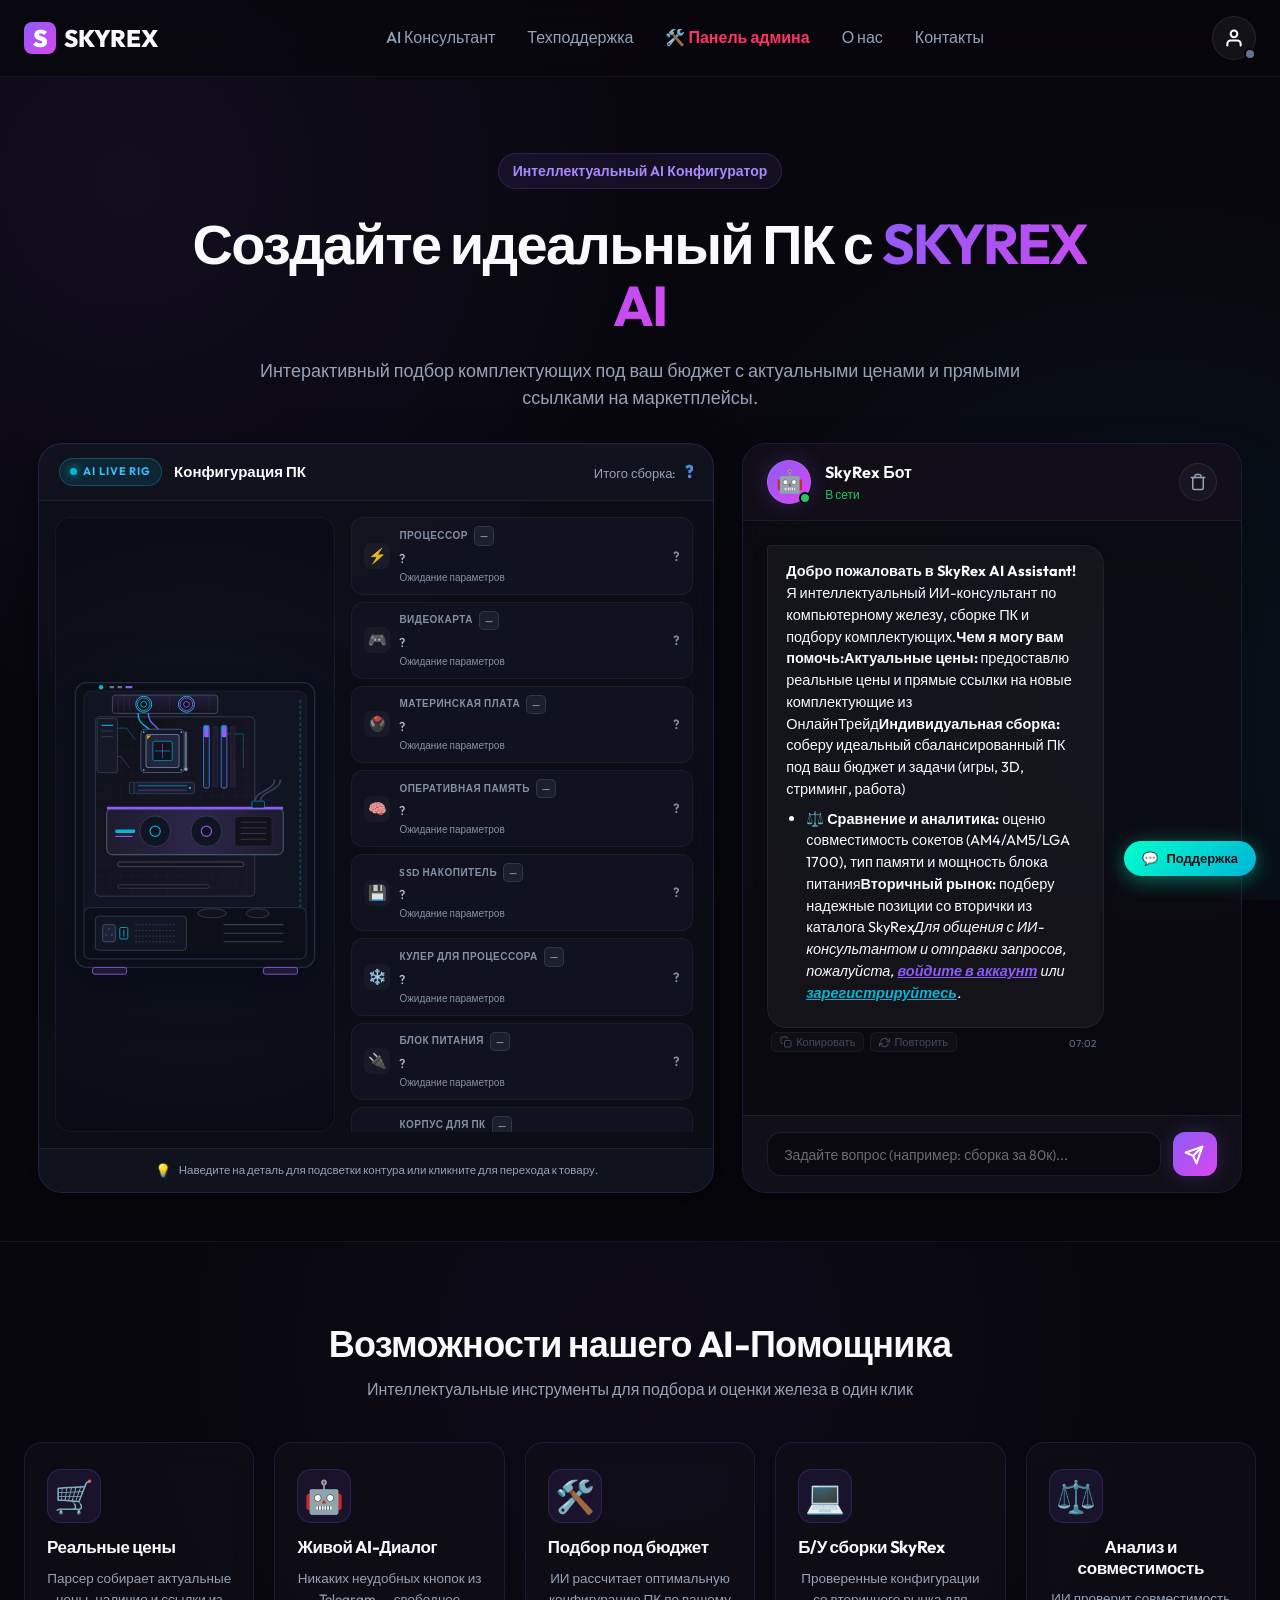
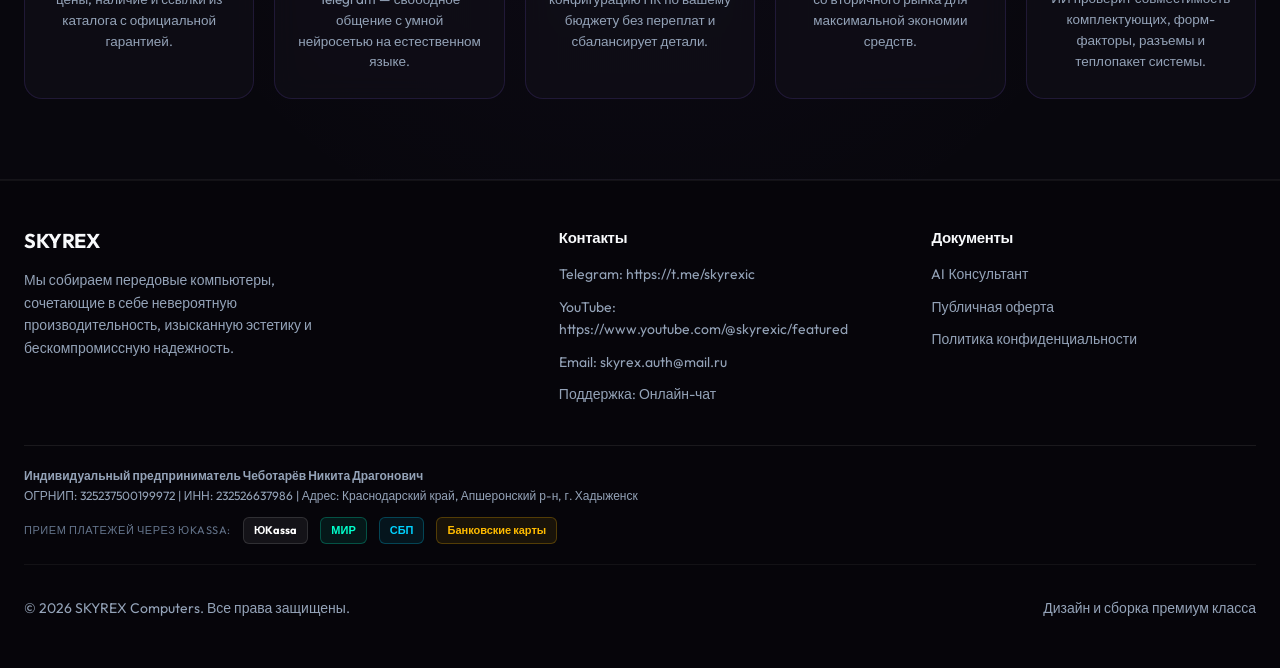
==== commit 161a178f: "Fix SkyrexAuth global export, remove duplicate support modal, and enable admin panel tab switching" ====
--- a/index.html
+++ b/index.html
@@ -7,7 +7,7 @@
     <title>Skyrex Computers | Премиальные игровые компьютеры и рабочие станции</title>
     <meta name="description"
         content="Skyrex Computers — ваш проводник в мир высокой производительности. Игровые ПК, профессиональные рабочие станции и гибкий онлайн-конструктор компьютеров с гарантией 2 года.">
-    <link rel="stylesheet" href="style.css?v=20261127-06">
+    <link rel="stylesheet" href="style.css?v=20261127-07">
 </head>
 
 <body>
@@ -22,7 +22,7 @@
             <nav id="main-nav">
                 <a href="#hero">AI Консультант</a>
                 <a href="javascript:void(0)" onclick="if(window.SkyrexAuth) SkyrexAuth.openSupportModal();">Техподдержка</a>
-                <a href="javascript:void(0)" id="nav-admin-link" style="display: none; color: #ff3366; font-weight: 700;" onclick="if(window.SkyrexAuth) SkyrexAuth.openAdminPanel();">🛠️ Панель админа</a>
+                <a href="javascript:void(0)" id="nav-admin-link" style="color: #ff3366; font-weight: 700;" onclick="if(window.SkyrexAuth) SkyrexAuth.openAdminPanel();">🛠️ Панель админа</a>
                 <a href="#about">О нас</a>
                 <a href="#contacts">Контакты</a>
             </nav>
@@ -653,80 +653,6 @@
                             required disabled>
                         <button type="submit" class="btn btn-primary" id="support-admin-send-btn"
                             style="padding: 10px 20px; font-size: 13px; white-space: nowrap;" disabled>
-                            <span>Ответить</span>
-                        </button>
-                    </form>
-                </div>
-            </div>
-
-        </div>
-    </div>
-
-    <!-- Floating Support Button -->
-    <button id="support-floating-btn" class="support-floating-btn" onclick="if(window.SkyrexAuth) SkyrexAuth.openSupportModal();" aria-label="Техподдержка">
-        <span class="support-btn-icon">💬</span>
-        <span class="support-btn-text">Поддержка</span>
-        <span class="support-badge" id="support-unread-badge" style="display: none;">0</span>
-    </button>
-
-    <!-- Support & Helpdesk Modal -->
-    <div class="modal-overlay" id="support-modal">
-        <div class="modal support-modal-content" style="max-width: 680px; height: 580px; max-height: 85vh; display: flex; flex-direction: column; padding: 24px;">
-            <button class="modal-close-btn" id="support-modal-close-btn" aria-label="Закрыть окно" onclick="if(window.SkyrexAuth) SkyrexAuth.closeSupportModal();">&times;</button>
-            
-            <!-- Modal Header -->
-            <div class="support-modal-header" style="display: flex; justify-content: space-between; align-items: center; border-bottom: 1px solid rgba(255, 255, 255, 0.08); padding-bottom: 14px; margin-bottom: 14px; flex-shrink: 0;">
-                <div>
-                    <div style="display: flex; align-items: center; gap: 8px;">
-                        <h3 class="modal-title" style="margin: 0; font-size: 20px;">Служба поддержки Skyrex</h3>
-                        <span style="font-size: 11px; background: rgba(0, 255, 204, 0.15); color: #00ffcc; border: 1px solid rgba(0, 255, 204, 0.3); padding: 2px 8px; border-radius: 12px; font-weight: 600;">Онлайн 🟢</span>
-                    </div>
-                    <p style="margin: 4px 0 0 0; font-size: 12px; color: var(--text-muted);" id="support-header-sub">Задайте вопрос по сборке, оплате или гарантии — администратор ответит вам здесь.</p>
-                </div>
-            </div>
-
-            <!-- Client Mode View (Single dialogue between client and support) -->
-            <div id="support-client-view" style="display: flex; flex-direction: column; flex: 1; min-height: 0;">
-                <!-- If client not logged in, ask for contact email -->
-                <div id="support-guest-email-box" style="margin-bottom: 10px; display: none;">
-                    <input type="email" id="support-guest-email" class="form-input" style="padding: 8px 12px; font-size: 13px;" placeholder="Ваш email для связи (куда придет ответ)" required>
-                </div>
-
-                <!-- Messages container -->
-                <div id="support-messages-container" class="support-messages-list" style="flex: 1; overflow-y: auto; padding-right: 6px; display: flex; flex-direction: column; gap: 10px;">
-                    <div style="text-align: center; color: var(--text-muted); font-size: 12px; margin: auto;">Загрузка сообщений...</div>
-                </div>
-
-                <!-- Input & Send -->
-                <form id="support-send-form" style="display: flex; gap: 8px; margin-top: 14px; flex-shrink: 0;">
-                    <input type="text" id="support-input" class="form-input" style="flex: 1; padding: 10px 14px; font-size: 13px;" placeholder="Напишите ваш вопрос..." autocomplete="off" required>
-                    <button type="submit" class="btn btn-primary" id="support-send-btn" style="padding: 10px 20px; font-size: 13px; white-space: nowrap;">
-                        <span>Отправить</span>
-                    </button>
-                </form>
-            </div>
-
-            <!-- Admin Mode View (Two-panel: Dialogues list on left, active chat on right) -->
-            <div id="support-admin-view" style="display: none; flex: 1; min-height: 0; gap: 14px;">
-                <!-- Left panel: Dialogues list -->
-                <div class="support-admin-sidebar" style="width: 220px; border-right: 1px solid rgba(255, 255, 255, 0.08); padding-right: 12px; display: flex; flex-direction: column; min-height: 0;">
-                    <div style="font-size: 11px; text-transform: uppercase; color: var(--text-muted); font-weight: 700; margin-bottom: 8px;">Диалоги с клиентами</div>
-                    <div id="support-admin-dialogs-list" style="flex: 1; overflow-y: auto; display: flex; flex-direction: column; gap: 6px;">
-                        <!-- Injected via JS -->
-                    </div>
-                </div>
-
-                <!-- Right panel: Active chat with selected user -->
-                <div class="support-admin-chat" style="flex: 1; display: flex; flex-direction: column; min-height: 0;">
-                    <div id="support-admin-target-bar" style="font-size: 12px; color: #00ffcc; font-weight: 700; margin-bottom: 8px; display: flex; justify-content: space-between;">
-                        <span>Диалог: <span id="support-admin-target-email">Выберите клиента</span></span>
-                    </div>
-                    <div id="support-admin-messages-container" class="support-messages-list" style="flex: 1; overflow-y: auto; padding-right: 6px; display: flex; flex-direction: column; gap: 10px;">
-                        <div style="text-align: center; color: var(--text-muted); font-size: 12px; margin: auto;">Выберите диалог слева для ответа клиенту</div>
-                    </div>
-                    <form id="support-admin-send-form" style="display: flex; gap: 8px; margin-top: 14px; flex-shrink: 0;">
-                        <input type="text" id="support-admin-input" class="form-input" style="flex: 1; padding: 10px 14px; font-size: 13px;" placeholder="Ответить клиенту (ответ также придет ему на почту)..." autocomplete="off" required disabled>
-                        <button type="submit" class="btn btn-primary" id="support-admin-send-btn" style="padding: 10px 20px; font-size: 13px; white-space: nowrap;" disabled>
                             <span>Ответить</span>
                         </button>
                     </form>
@@ -920,10 +846,10 @@
     </div>
 
     <!-- Application Logic Scripts -->
-    <script src="auth.js?v=20261127-06"></script>
-    <script src="rig_visualizer.js?v=20261127-06"></script>
-    <script src="chat_bot.js?v=20261127-06"></script>
-    <script src="app.js?v=20261127-06"></script>
+    <script src="auth.js?v=20261127-07"></script>
+    <script src="rig_visualizer.js?v=20261127-07"></script>
+    <script src="chat_bot.js?v=20261127-07"></script>
+    <script src="app.js?v=20261127-07"></script>
 </body>
 
 
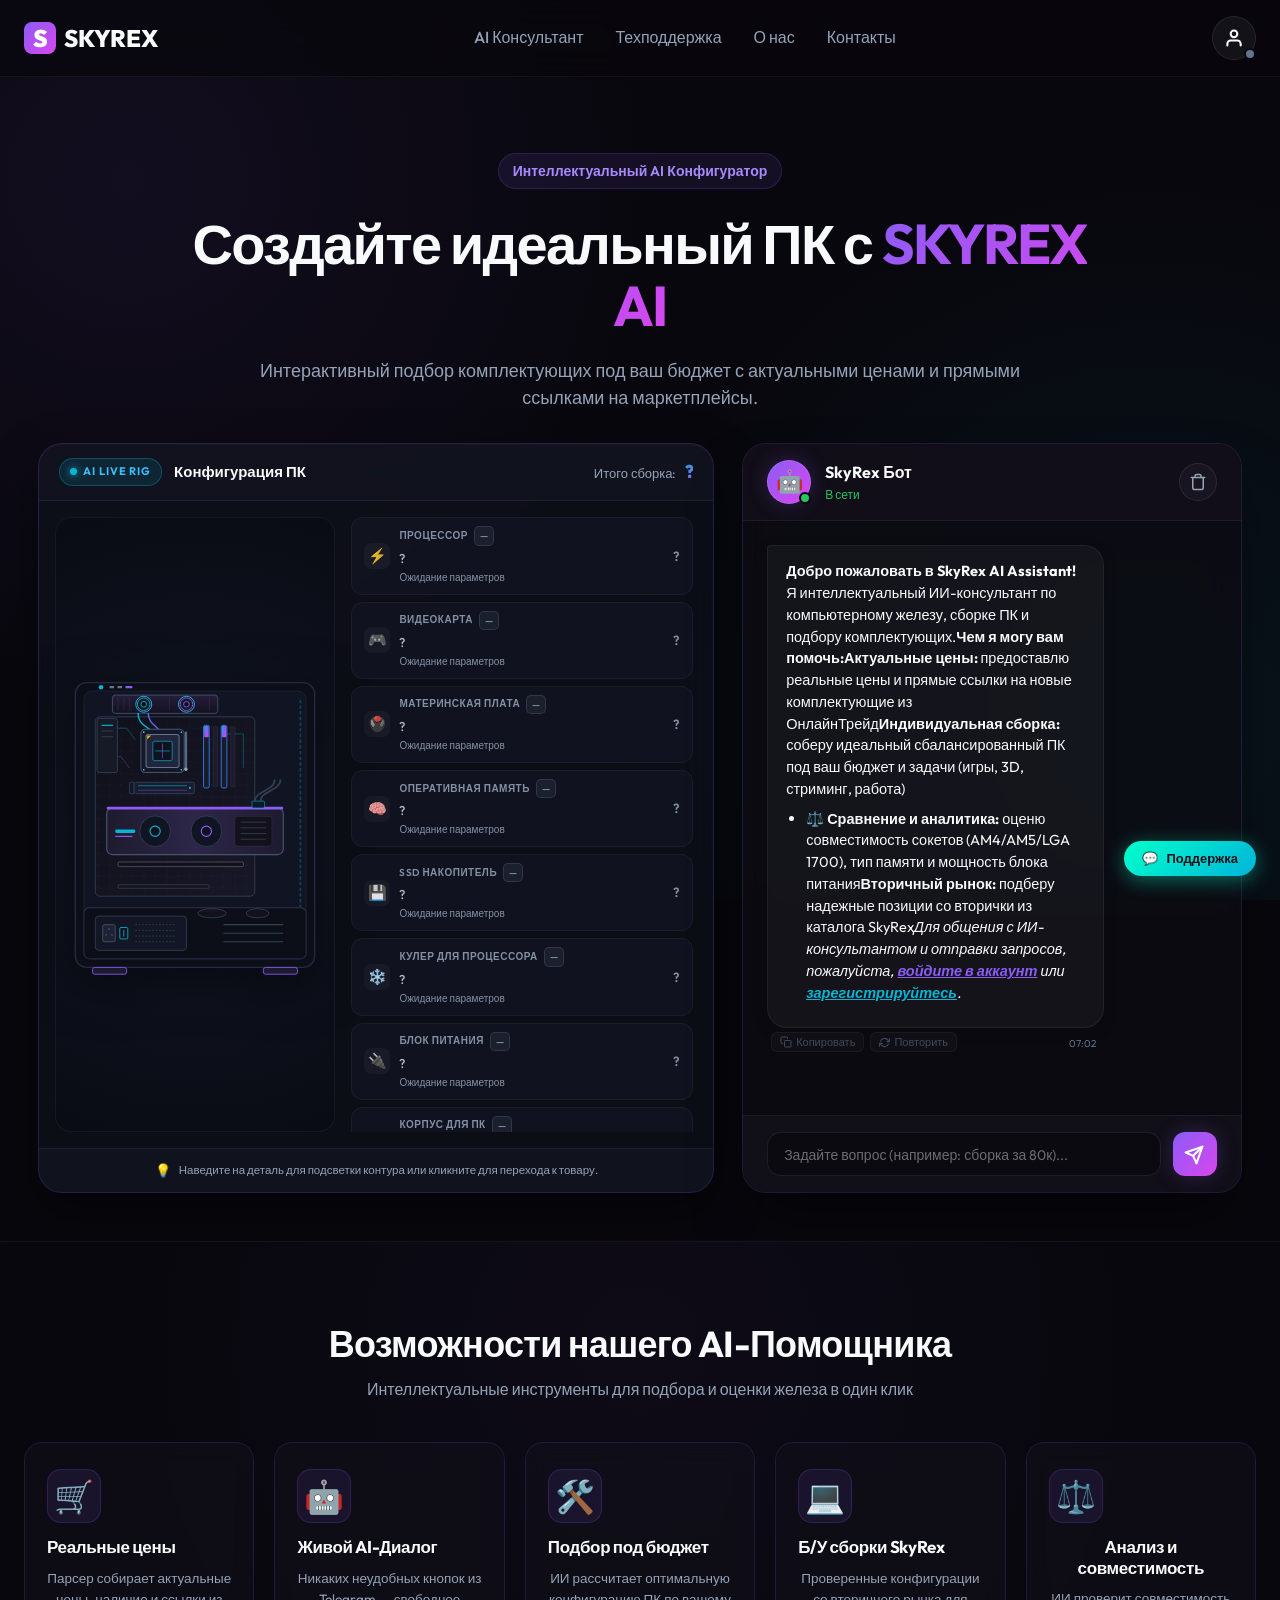
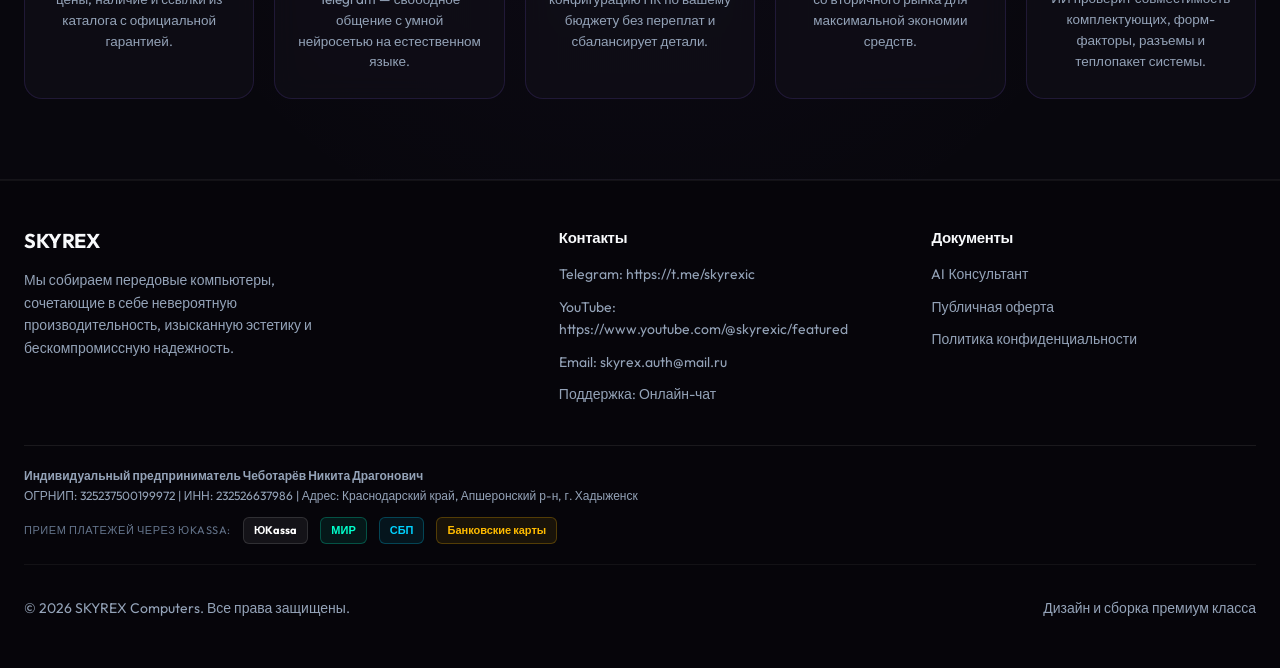
==== commit 461c42a9: "Catalog tab, hide admin nav for non-admins, fix toast z-index above modals, fix modal drag-close, v0" ====
--- a/index.html
+++ b/index.html
@@ -7,7 +7,7 @@
     <title>Skyrex Computers | Премиальные игровые компьютеры и рабочие станции</title>
     <meta name="description"
         content="Skyrex Computers — ваш проводник в мир высокой производительности. Игровые ПК, профессиональные рабочие станции и гибкий онлайн-конструктор компьютеров с гарантией 2 года.">
-    <link rel="stylesheet" href="style.css?v=20261127-07">
+    <link rel="stylesheet" href="style.css?v=20261127-08">
 </head>
 
 <body>
@@ -682,7 +682,7 @@
             <div class="admin-tabs-nav" style="display: flex; gap: 6px; border-bottom: 1px solid rgba(255, 255, 255, 0.08); padding-bottom: 10px; margin-bottom: 16px; flex-shrink: 0; overflow-x: auto;">
                 <button type="button" class="admin-tab-btn active" data-tab="support" onclick="SkyrexAuth.switchAdminTab('support')">💬 Техподдержка</button>
                 <button type="button" class="admin-tab-btn" data-tab="rules" onclick="SkyrexAuth.switchAdminTab('rules')">📜 Правила ИИ</button>
-                <button type="button" class="admin-tab-btn" data-tab="components" onclick="SkyrexAuth.switchAdminTab('components')">⚙️ Экспертные детали</button>
+                <button type="button" class="admin-tab-btn" data-tab="components" onclick="SkyrexAuth.switchAdminTab('components')">📦 Каталог товаров</button>
                 <button type="button" class="admin-tab-btn" data-tab="payments" onclick="SkyrexAuth.switchAdminTab('payments')">💳 Оплаты и пользователи</button>
                 <button type="button" class="admin-tab-btn" data-tab="stats" onclick="SkyrexAuth.switchAdminTab('stats')">📊 Статистика</button>
             </div>
@@ -749,45 +749,32 @@
                 </div>
             </div>
 
-            <!-- TAB 3: Expert Components -->
+            <!-- TAB 3: Product Catalog (read-only view of products table) -->
             <div class="admin-tab-pane" id="admin-tab-components" style="display: none; flex-direction: column; flex: 1; min-height: 0; overflow-y: auto; padding-right: 6px;">
-                <div style="background: rgba(255, 255, 255, 0.03); border: 1px solid rgba(0, 255, 204, 0.2); border-radius: 12px; padding: 16px; margin-bottom: 20px;">
-                    <h4 style="margin: 0 0 10px 0; font-size: 14px; color: #00ffcc;">➕ Добавить экспертную комплектующую (Б/У или эксклюзив)</h4>
-                    <form id="admin-add-comp-form">
-                        <div style="display: grid; grid-template-columns: 1fr 140px 140px; gap: 10px; margin-bottom: 10px;">
-                            <input type="text" id="admin-comp-name" class="form-input" placeholder="Название (например: Ryzen 5 7500F Tray)" style="font-size: 13px;" required>
-                            <select id="admin-comp-cat" class="form-input" style="font-size: 13px;" required>
-                                <option value="cpu">Процессор (CPU)</option>
-                                <option value="gpu">Видеокарта (GPU)</option>
-                                <option value="motherboard">Материнская плата</option>
-                                <option value="ram">Оперативная память</option>
-                                <option value="ssd">SSD накопитель</option>
-                                <option value="psu">Блок питания</option>
-                                <option value="case">Корпус</option>
-                                <option value="cooler">Охлаждение / Кулер</option>
-                            </select>
-                            <input type="number" id="admin-comp-price" class="form-input" placeholder="Цена (руб)" style="font-size: 13px;" required>
-                        </div>
-                        <div style="display: grid; grid-template-columns: 160px 1fr; gap: 10px; margin-bottom: 10px;">
-                            <select id="admin-comp-shop" class="form-input" style="font-size: 13px;">
-                                <option value="Авито">Авито</option>
-                                <option value="ОнлайнТрейд">ОнлайнТрейд</option>
-                                <option value="DNS">DNS</option>
-                                <option value="Wildberries">Wildberries</option>
-                            </select>
-                            <input type="url" id="admin-comp-url" class="form-input" placeholder="Прямая ссылка на товар (https://...)" style="font-size: 13px;" required>
-                        </div>
-                        <div style="margin-bottom: 10px;">
-                            <input type="text" id="admin-comp-comment" class="form-input" placeholder="Комментарий эксперта (например: Проверенный продавец, гарантия)" style="font-size: 13px;">
-                        </div>
-                        <button type="submit" class="btn btn-primary" style="padding: 8px 18px; font-size: 13px;">
-                            <span>Добавить деталь в каталог</span>
-                        </button>
-                    </form>
-                </div>
-
-                <h4 style="margin: 0 0 10px 0; font-size: 14px; color: #fff;">Каталог экспертных деталей</h4>
-                <div id="admin-components-list" style="display: flex; flex-direction: column; gap: 8px;"></div>
+                <!-- Filter bar -->
+                <div style="display: flex; gap: 10px; margin-bottom: 14px; flex-wrap: wrap; align-items: center;">
+                    <select id="admin-cat-filter" class="form-input" style="font-size: 13px; width: 170px;" onchange="SkyrexAuth.loadAdminComponents()">
+                        <option value="">Все категории</option>
+                        <option value="cpu">Процессор (CPU)</option>
+                        <option value="gpu">Видеокарта (GPU)</option>
+                        <option value="motherboard">Материнская плата</option>
+                        <option value="ram">ОЗУ</option>
+                        <option value="ssd">SSD накопитель</option>
+                        <option value="psu">Блок питания</option>
+                        <option value="case">Корпус</option>
+                        <option value="cooler">Охлаждение / Кулер</option>
+                    </select>
+                    <select id="admin-shop-filter" class="form-input" style="font-size: 13px; width: 150px;" onchange="SkyrexAuth.loadAdminComponents()">
+                        <option value="">Все магазины</option>
+                        <option value="Авито">Авито</option>
+                        <option value="ОнлайнТрейд">ОнлайнТрейд</option>
+                        <option value="DNS">DNS</option>
+                        <option value="Wildberries">Wildberries</option>
+                    </select>
+                    <input type="text" id="admin-search-filter" class="form-input" placeholder="Поиск по названию..." style="font-size: 13px; flex: 1; min-width: 160px;" oninput="SkyrexAuth.loadAdminComponents()">
+                    <button type="button" class="btn btn-secondary" style="padding: 8px 14px; font-size: 12px; white-space: nowrap;" onclick="SkyrexAuth.loadAdminComponents()">🔄 Обновить</button>
+                </div>
+                <div id="admin-components-list" style="flex: 1; min-height: 0;"></div>
             </div>
 
             <!-- TAB 4: Payments & Users -->
@@ -846,10 +833,10 @@
     </div>
 
     <!-- Application Logic Scripts -->
-    <script src="auth.js?v=20261127-07"></script>
-    <script src="rig_visualizer.js?v=20261127-07"></script>
-    <script src="chat_bot.js?v=20261127-07"></script>
-    <script src="app.js?v=20261127-07"></script>
+    <script src="auth.js?v=20261127-08"></script>
+    <script src="rig_visualizer.js?v=20261127-08"></script>
+    <script src="chat_bot.js?v=20261127-08"></script>
+    <script src="app.js?v=20261127-08"></script>
 </body>
 
 
--- a/style.css
+++ b/style.css
@@ -1550,11 +1550,11 @@
 
 /* Modern Chat Toast Notifications */
 .chat-toast-container {
-    position: absolute;
-    top: 14px;
+    position: fixed;
+    top: 20px;
     left: 50%;
     transform: translateX(-50%);
-    z-index: 150;
+    z-index: 100001;
     display: flex;
     flex-direction: column;
     gap: 8px;
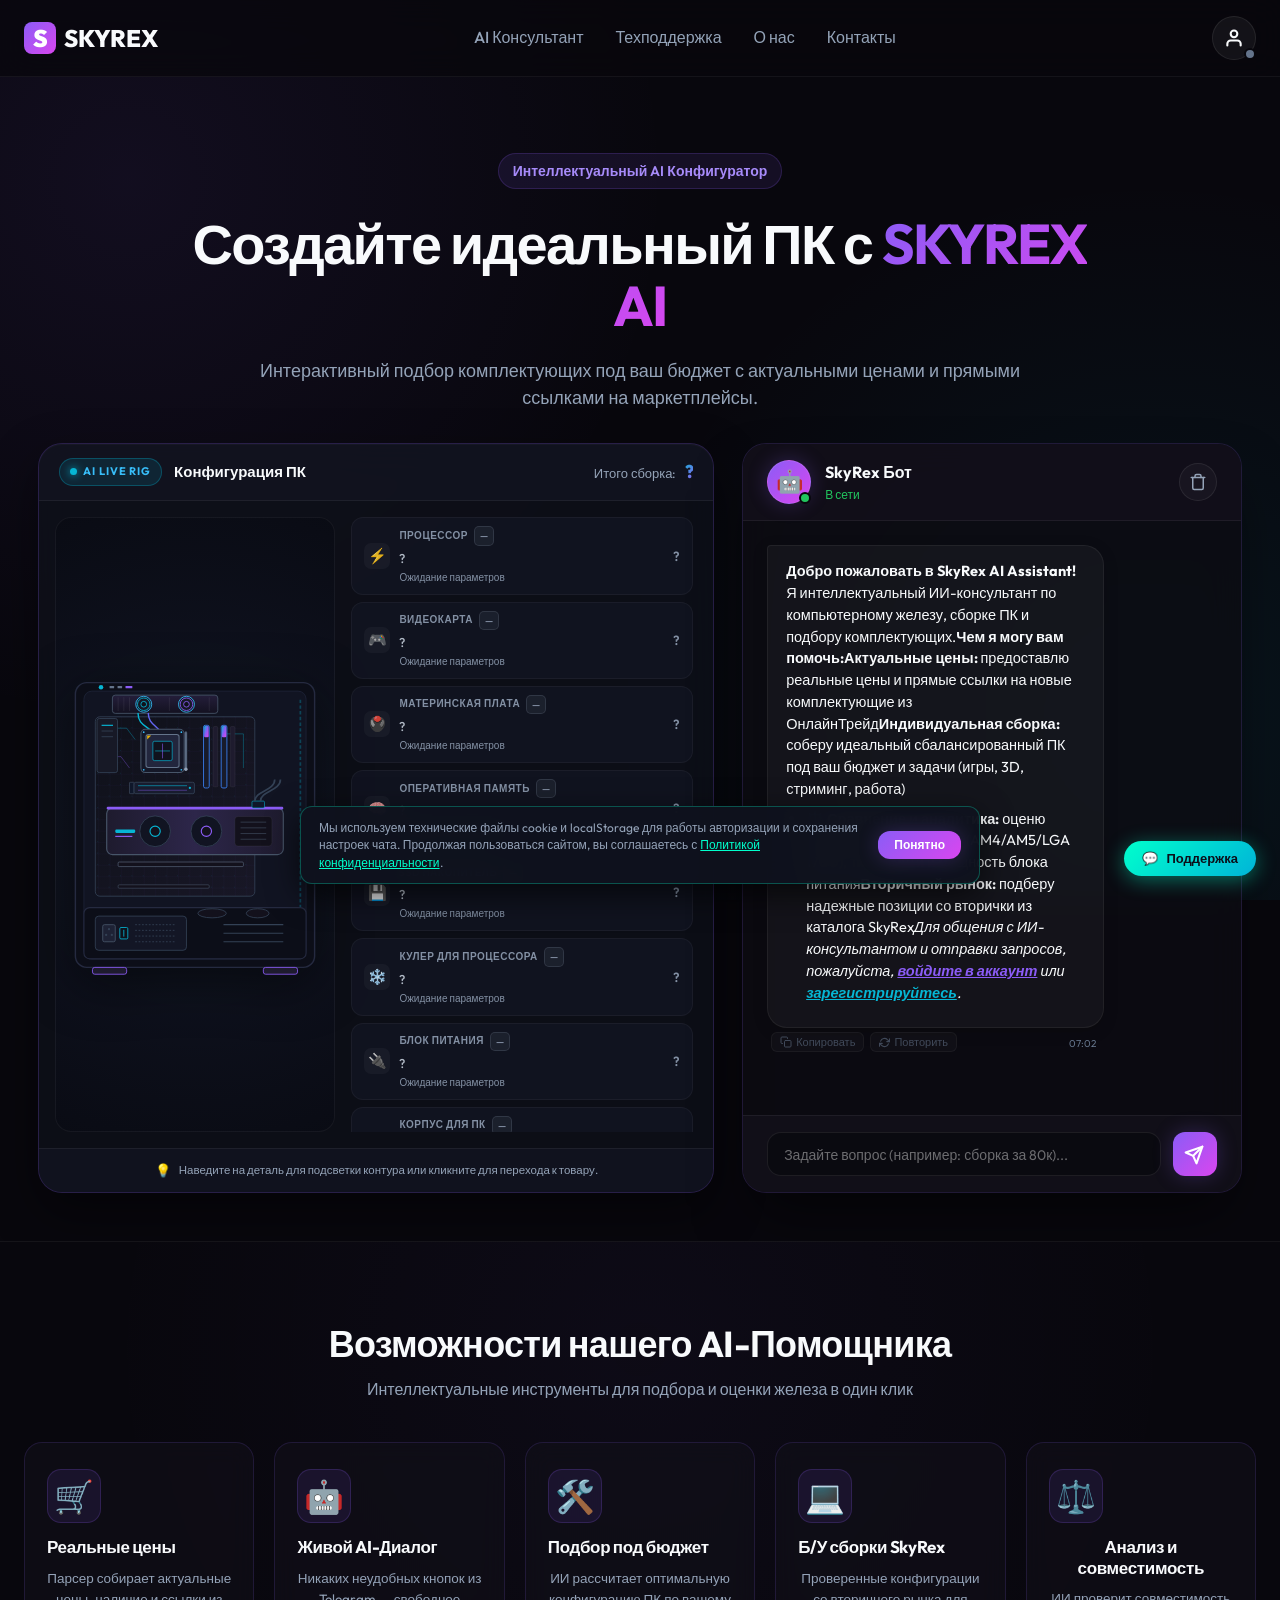
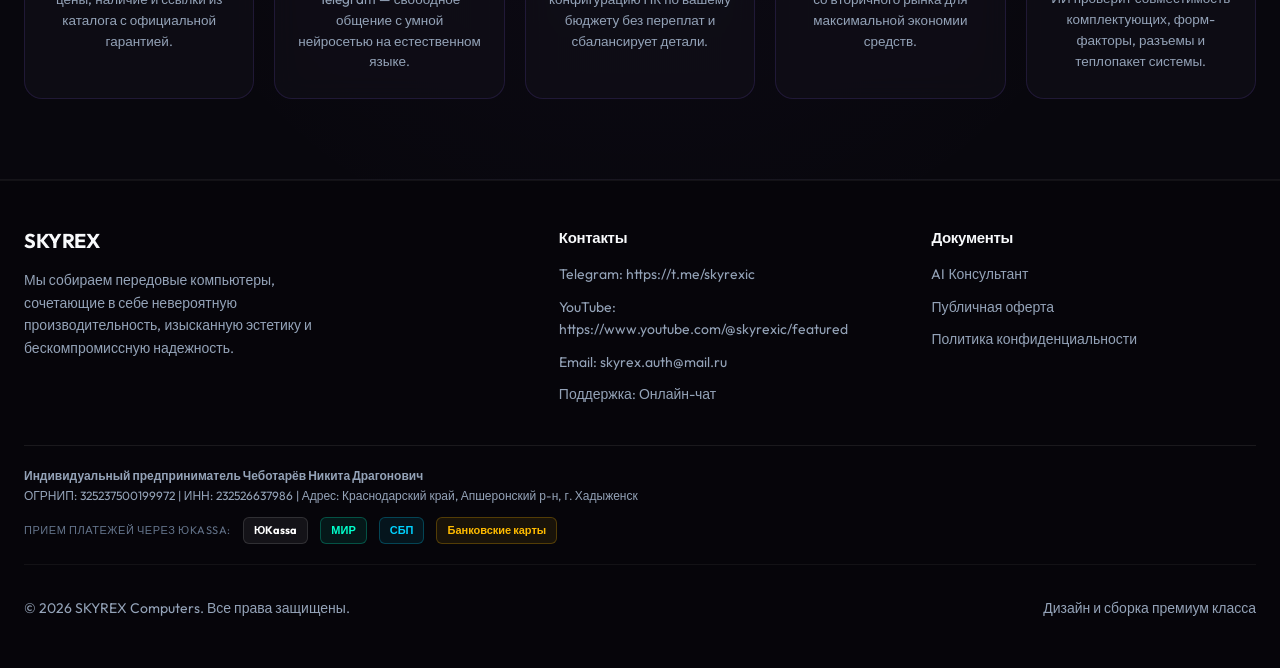
==== commit da37f474: "Add 152-FZ Privacy Policy modal, registration consent checkbox, refund & disclaimer clauses in offer" ====
--- a/index.html
+++ b/index.html
@@ -7,7 +7,7 @@
     <title>Skyrex Computers | Премиальные игровые компьютеры и рабочие станции</title>
     <meta name="description"
         content="Skyrex Computers — ваш проводник в мир высокой производительности. Игровые ПК, профессиональные рабочие станции и гибкий онлайн-конструктор компьютеров с гарантией 2 года.">
-    <link rel="stylesheet" href="style.css?v=20261127-08">
+    <link rel="stylesheet" href="style.css?v=20261127-11">
 </head>
 
 <body>
@@ -198,7 +198,7 @@
                         <li><a href="javascript:void(0)"
                                 onclick="if(window.SkyrexAuth) SkyrexAuth.openOfferModal();">Публичная оферта</a></li>
                         <li><a href="javascript:void(0)"
-                                onclick="if(window.SkyrexAuth) SkyrexAuth.openOfferModal();">Политика
+                                onclick="if(window.SkyrexAuth) SkyrexAuth.openPrivacyModal();">Политика
                                 конфиденциальности</a></li>
                     </ul>
                 </div>
@@ -291,6 +291,12 @@
                         <label for="auth-reg-password">Пароль</label>
                         <input type="password" id="auth-reg-password" class="form-input" required placeholder="Минимум 6 символов" minlength="6" autocomplete="new-password">
                     </div>
+                    <div class="form-group" style="display: flex; align-items: flex-start; gap: 8px; margin-top: 10px; margin-bottom: 6px;">
+                        <input type="checkbox" id="auth-reg-consent" required style="margin-top: 3px; width: 16px; height: 16px; accent-color: #00ffcc; cursor: pointer; flex-shrink: 0;">
+                        <label for="auth-reg-consent" style="font-size: 11.5px; color: var(--text-secondary); line-height: 1.4; cursor: pointer; margin: 0;">
+                            Я даю согласие на обработку персональных данных в соответствии с <a href="javascript:void(0)" onclick="if(window.SkyrexAuth) SkyrexAuth.openPrivacyModal();" style="color: #00ffcc; text-decoration: underline;">Политикой конфиденциальности</a> и принимаю условия <a href="javascript:void(0)" onclick="if(window.SkyrexAuth) SkyrexAuth.openOfferModal();" style="color: #00ffcc; text-decoration: underline;">Публичной оферты</a>.
+                        </label>
+                    </div>
                     <div class="auth-error" id="auth-reg-error"></div>
                     <button type="submit" class="btn btn-primary" id="auth-reg-submit-btn" style="width: 100%; margin-top: 15px;">
                         <span>Получить код подтверждения</span>
@@ -543,13 +549,27 @@
                     оператора платежей (сервис «ЮKassa»). Услуга считается оказанной в полном объеме с момента
                     предоставления доступа к функционалу ИИ-консультанта в личном кабинете Заказчика.</p>
 
-                <h4 style="color: #fff; margin-bottom: 6px;">4. Обработка персональных данных</h4>
+                <h4 style="color: #fff; margin-bottom: 6px;">4. Порядок возврата средств и техподдержка</h4>
+                <p style="margin-bottom: 12px;">В соответствии с Законом РФ «О защите прав потребителей» Заказчик вправе
+                    отказаться от исполнения договора и обратиться с заявлением о возврате денежных средств за неиспользованный
+                    период подписки, направив обращение на электронную почту <a href="mailto:skyrex.auth@mail.ru" style="color: #00ffcc;">skyrex.auth@mail.ru</a>
+                    или через онлайн-чат поддержки на сайте. Срок рассмотрения обращения составляет 1–3 рабочих дня,
+                    возврат денежных средств осуществляется тем же способом, которым производилась оплата, в срок до 10
+                    календарных дней.</p>
+
+                <h4 style="color: #fff; margin-bottom: 6px;">5. Информационно-рекомендательный характер</h4>
+                <p style="margin-bottom: 12px;">Сервис Skyrex Computers носит исключительно информационно-консультационный
+                    характер и не является продавцом компьютерных комплектующих. Информация о ценах, характеристиках и наличии
+                    товаров на сторонних маркетплейсах (DNS, Wildberries, ОнлайнТрейд, Авито и др.) является справочной;
+                    договоры купли-продажи комплектующих Заказчик заключает напрямую с соответствующими продавцами.</p>
+
+                <h4 style="color: #fff; margin-bottom: 6px;">6. Обработка персональных данных</h4>
                 <p style="margin-bottom: 12px;">В соответствии с Федеральным законом № 152-ФЗ «О персональных данных»,
-                    Заказчик дает согласие Исполнителю на обработку предоставленных персональных данных (адрес
-                    электронной почты, никнейм, данные платежных транзакций) исключительно в целях исполнения настоящего
-                    договора и направления электронных кассовых чеков (в соответствии с 54-ФЗ).</p>
-
-                <h4 style="color: #fff; margin-bottom: 6px;">5. Реквизиты Исполнителя</h4>
+                    Заказчик дает согласие Исполнителю на обработку предоставленных персональных данных исключительно в целях
+                    исполнения настоящего договора и направления электронных кассовых чеков (54-ФЗ) на условиях
+                    <a href="javascript:void(0)" onclick="if(window.SkyrexAuth){SkyrexAuth.closeOfferModal();SkyrexAuth.openPrivacyModal();}" style="color: #00ffcc; text-decoration: underline;">Политики обработки персональных данных</a>.</p>
+
+                <h4 style="color: #fff; margin-bottom: 6px;">7. Реквизиты Исполнителя</h4>
                 <p
                     style="background: rgba(255,255,255,0.03); border: 1px solid rgba(255,255,255,0.08); padding: 12px; border-radius: 10px;">
                     <strong>ИП Чеботарёв Никита Драгонович</strong><br>
@@ -558,6 +578,50 @@
                     Адрес: Краснодарский край, Апшеронский район, г. Хадыженск<br>
                     Электронная почта: skyrex.auth@mail.ru
                 </p>
+            </div>
+        </div>
+    </div>
+
+    <!-- Privacy Policy Modal (152-FZ) -->
+    <div class="modal-overlay" id="privacy-modal">
+        <div class="modal offer-modal-content"
+            style="max-width: 680px; max-height: 85vh; display: flex; flex-direction: column;">
+            <button class="modal-close-btn" id="privacy-modal-close-btn" aria-label="Закрыть окно"
+                onclick="if(window.SkyrexAuth) SkyrexAuth.closePrivacyModal();">&times;</button>
+            <h3 class="modal-title" style="margin-bottom: 16px; flex-shrink: 0;">Политика обработки персональных данных</h3>
+            <div class="offer-scroll-body"
+                style="overflow-y: auto; padding-right: 10px; font-size: 13px; color: var(--text-secondary); line-height: 1.6; flex: 1;">
+                <h4 style="color: #fff; margin-bottom: 6px;">1. Общие положения</h4>
+                <p style="margin-bottom: 12px;">Настоящая Политика разработана в соответствии с Федеральным законом от
+                    27.07.2006 № 152-ФЗ «О персональных данных» и определяет порядок обработки и защиты персональных данных
+                    пользователей сайта skyrex.pro. Оператором персональных данных является Индивидуальный предприниматель
+                    Чеботарёв Никита Драгонович (ОГРНИП 325237500199972, ИНН 232526637986, адрес: Краснодарский край,
+                    Апшеронский район, г. Хадыженск, email: skyrex.auth@mail.ru).</p>
+
+                <h4 style="color: #fff; margin-bottom: 6px;">2. Какие данные мы собираем</h4>
+                <p style="margin-bottom: 12px;">Оператор обрабатывает следующие данные Пользователя: адрес электронной почты
+                    (email), отображаемый никнейм, пароль (хранится исключительно в виде криптографического хэша),
+                    историю обращений в поддержку, сведения о статусе оплаты и подписки (реквизиты банковских карт
+                    сайтом не собираются и не хранятся — оплата проходит на стороне защищённого шлюза ЮKassa), а также
+                    технические данные (IP-адрес, данные cookie и localStorage для поддержания сессии).</p>
+
+                <h4 style="color: #fff; margin-bottom: 6px;">3. Цели и правовые основания обработки</h4>
+                <p style="margin-bottom: 12px;">Обработка осуществляется на основании согласия Пользователя и в целях
+                    исполнения договора публичной оферты: для регистрации и авторизации, предоставления доступа к ИИ-консультанту,
+                    направления электронных кассовых чеков (54-ФЗ), связи с Пользователем в техподдержке и защиты от
+                    злоупотреблений.</p>
+
+                <h4 style="color: #fff; margin-bottom: 6px;">4. Порядок хранения, локализация и защита данных</h4>
+                <p style="margin-bottom: 12px;">Персональные данные хранятся на серверах, расположенных на территории
+                    Российской Федерации, с применением правовых, организационных и технических мер защиты от
+                    несанкционированного доступа в соответствии со ст. 19 ФЗ-152. Срок обработки — до момента достижения целей
+                    обработки, удаления учётной записи либо отзыва согласия Пользователем.</p>
+
+                <h4 style="color: #fff; margin-bottom: 6px;">5. Права пользователя и отзыв согласия</h4>
+                <p style="margin-bottom: 12px;">Пользователь вправе запросить уточнение, блокирование или полное удаление
+                    своих персональных данных, а также отозвать согласие на их обработку, направив обращение на
+                    <a href="mailto:skyrex.auth@mail.ru" style="color: #00ffcc;">skyrex.auth@mail.ru</a>. Запрос
+                    рассматривается Оператором в срок до 10 рабочих дней с момента получения.</p>
             </div>
         </div>
     </div>
@@ -817,6 +881,7 @@
                                 <th>Роль</th>
                                 <th>Подписка</th>
                                 <th>Действует до</th>
+                                <th>Действия</th>
                             </tr>
                         </thead>
                         <tbody id="admin-users-tbody"></tbody>
@@ -832,11 +897,19 @@
         </div>
     </div>
 
+    <!-- Cookie & Storage Notice Banner -->
+    <div id="cookie-consent-banner" style="display: none; position: fixed; bottom: 16px; left: 50%; transform: translateX(-50%); z-index: 9999; background: rgba(15, 18, 30, 0.96); border: 1px solid rgba(0, 255, 204, 0.28); box-shadow: 0 10px 32px rgba(0, 0, 0, 0.65); backdrop-filter: blur(12px); border-radius: 12px; padding: 12px 18px; width: min(92vw, 680px); align-items: center; justify-content: space-between; gap: 14px; flex-wrap: wrap;">
+        <div style="font-size: 12px; color: var(--text-secondary); line-height: 1.45; flex: 1; min-width: 220px;">
+            Мы используем технические файлы cookie и localStorage для работы авторизации и сохранения настроек чата. Продолжая пользоваться сайтом, вы соглашаетесь с <a href="javascript:void(0)" onclick="if(window.SkyrexAuth) SkyrexAuth.openPrivacyModal();" style="color: #00ffcc; text-decoration: underline;">Политикой конфиденциальности</a>.
+        </div>
+        <button type="button" id="cookie-consent-accept" class="btn btn-primary" style="padding: 7px 16px; font-size: 12px; white-space: nowrap;">Понятно</button>
+    </div>
+
     <!-- Application Logic Scripts -->
-    <script src="auth.js?v=20261127-08"></script>
-    <script src="rig_visualizer.js?v=20261127-08"></script>
-    <script src="chat_bot.js?v=20261127-08"></script>
-    <script src="app.js?v=20261127-08"></script>
+    <script src="auth.js?v=20261127-11"></script>
+    <script src="rig_visualizer.js?v=20261127-11"></script>
+    <script src="chat_bot.js?v=20261127-11"></script>
+    <script src="app.js?v=20261127-11"></script>
 </body>
 
 
